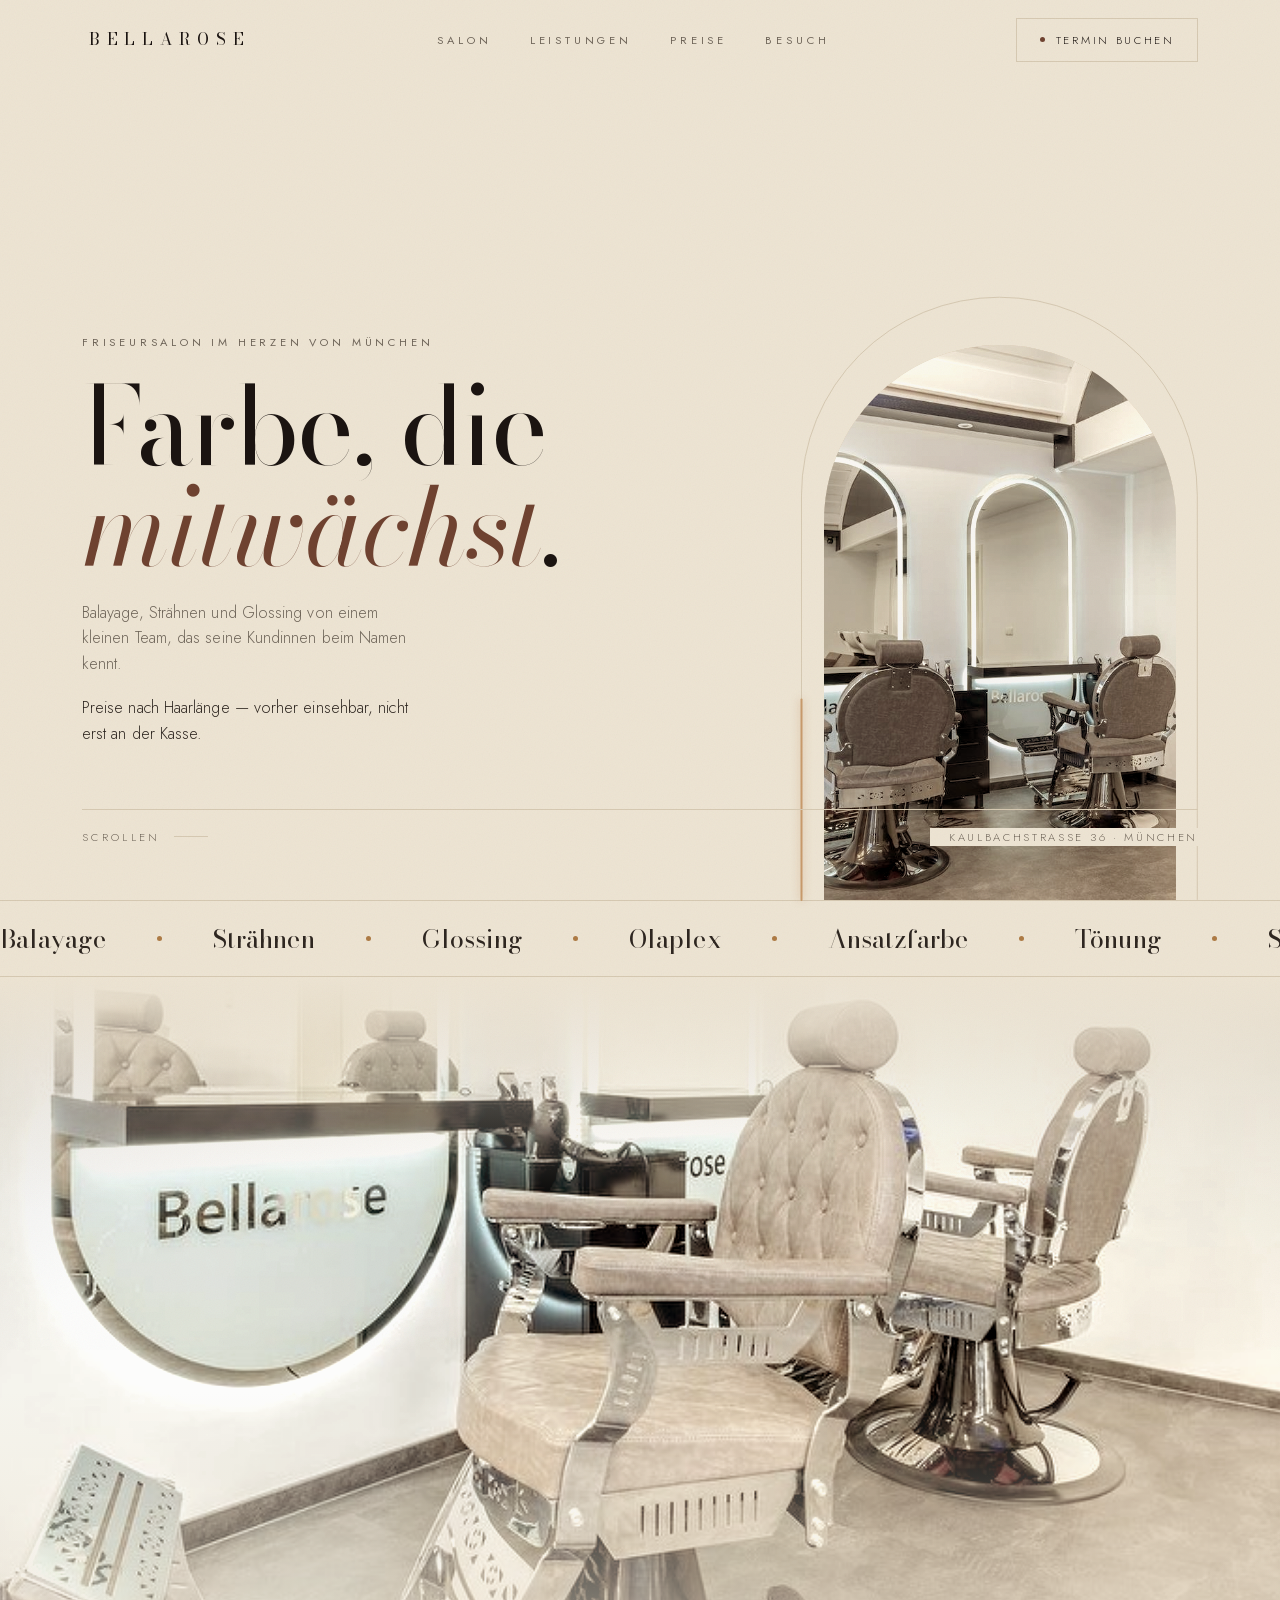
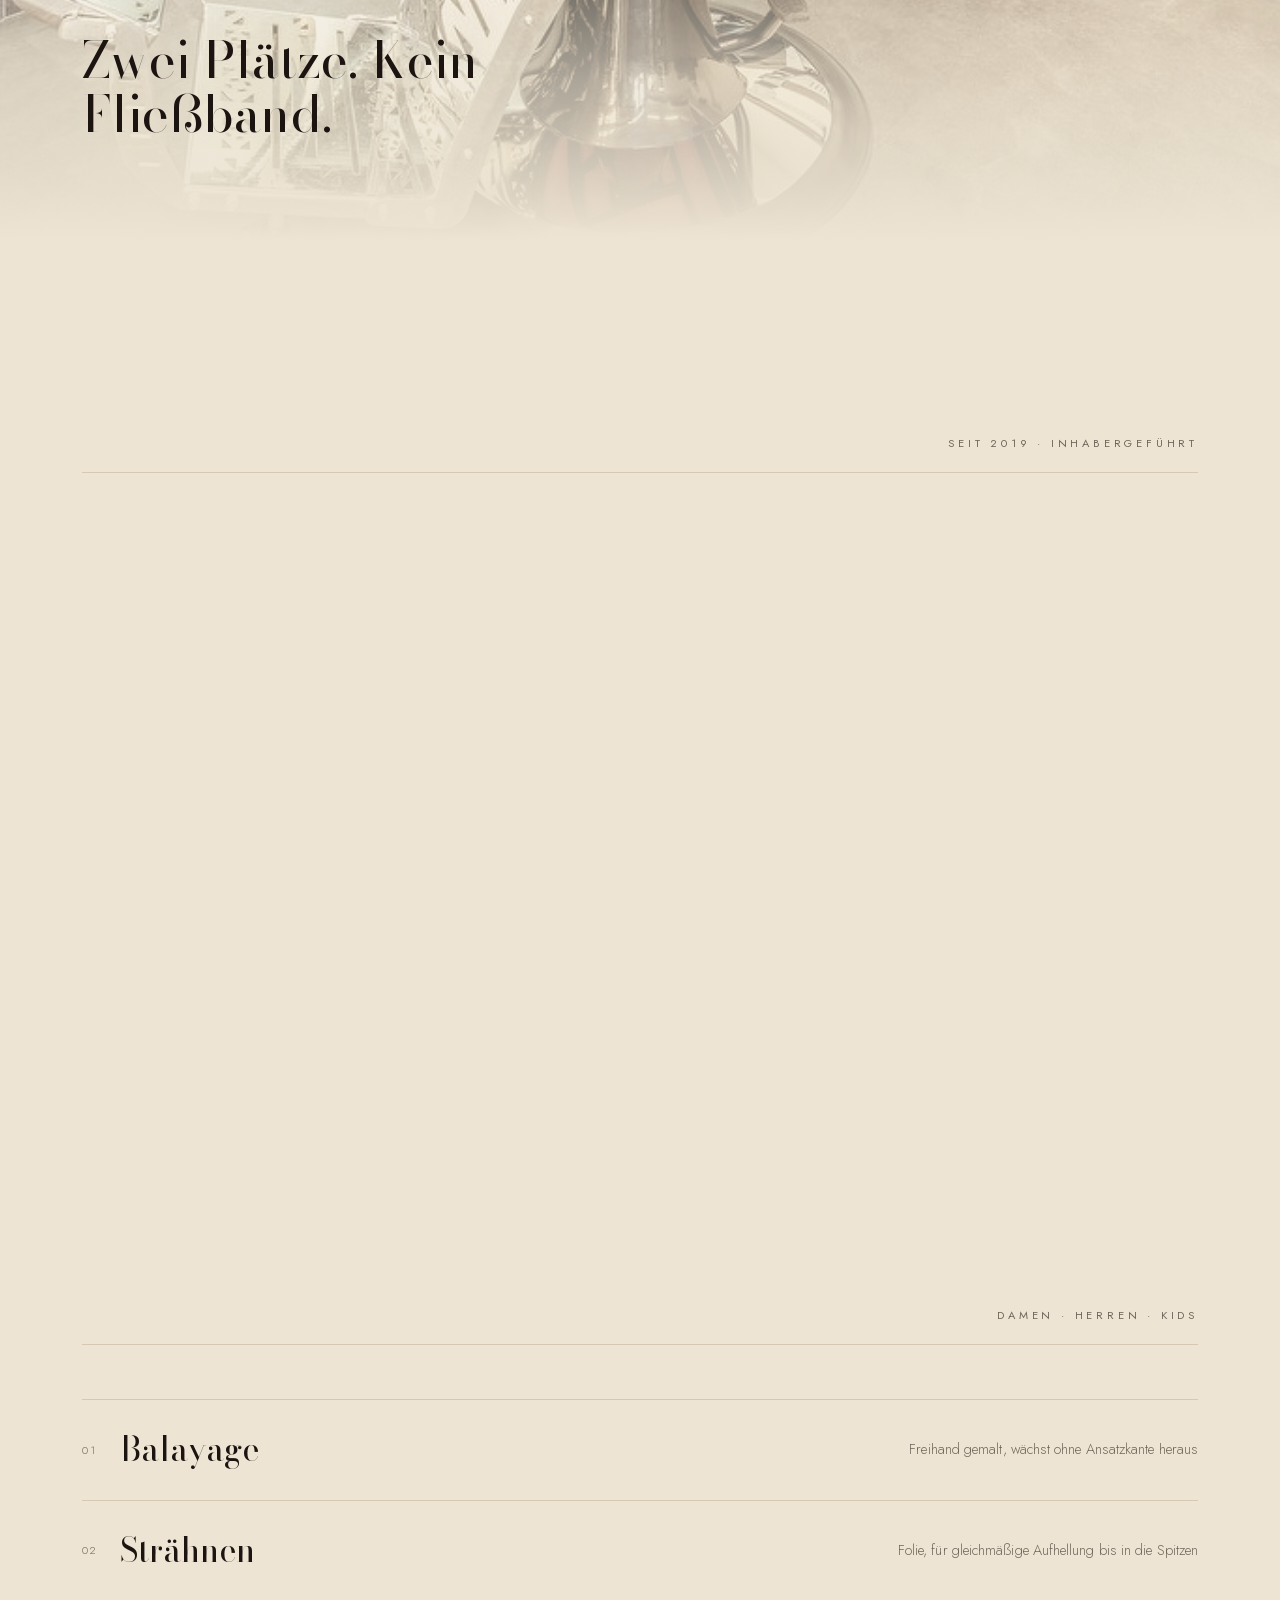
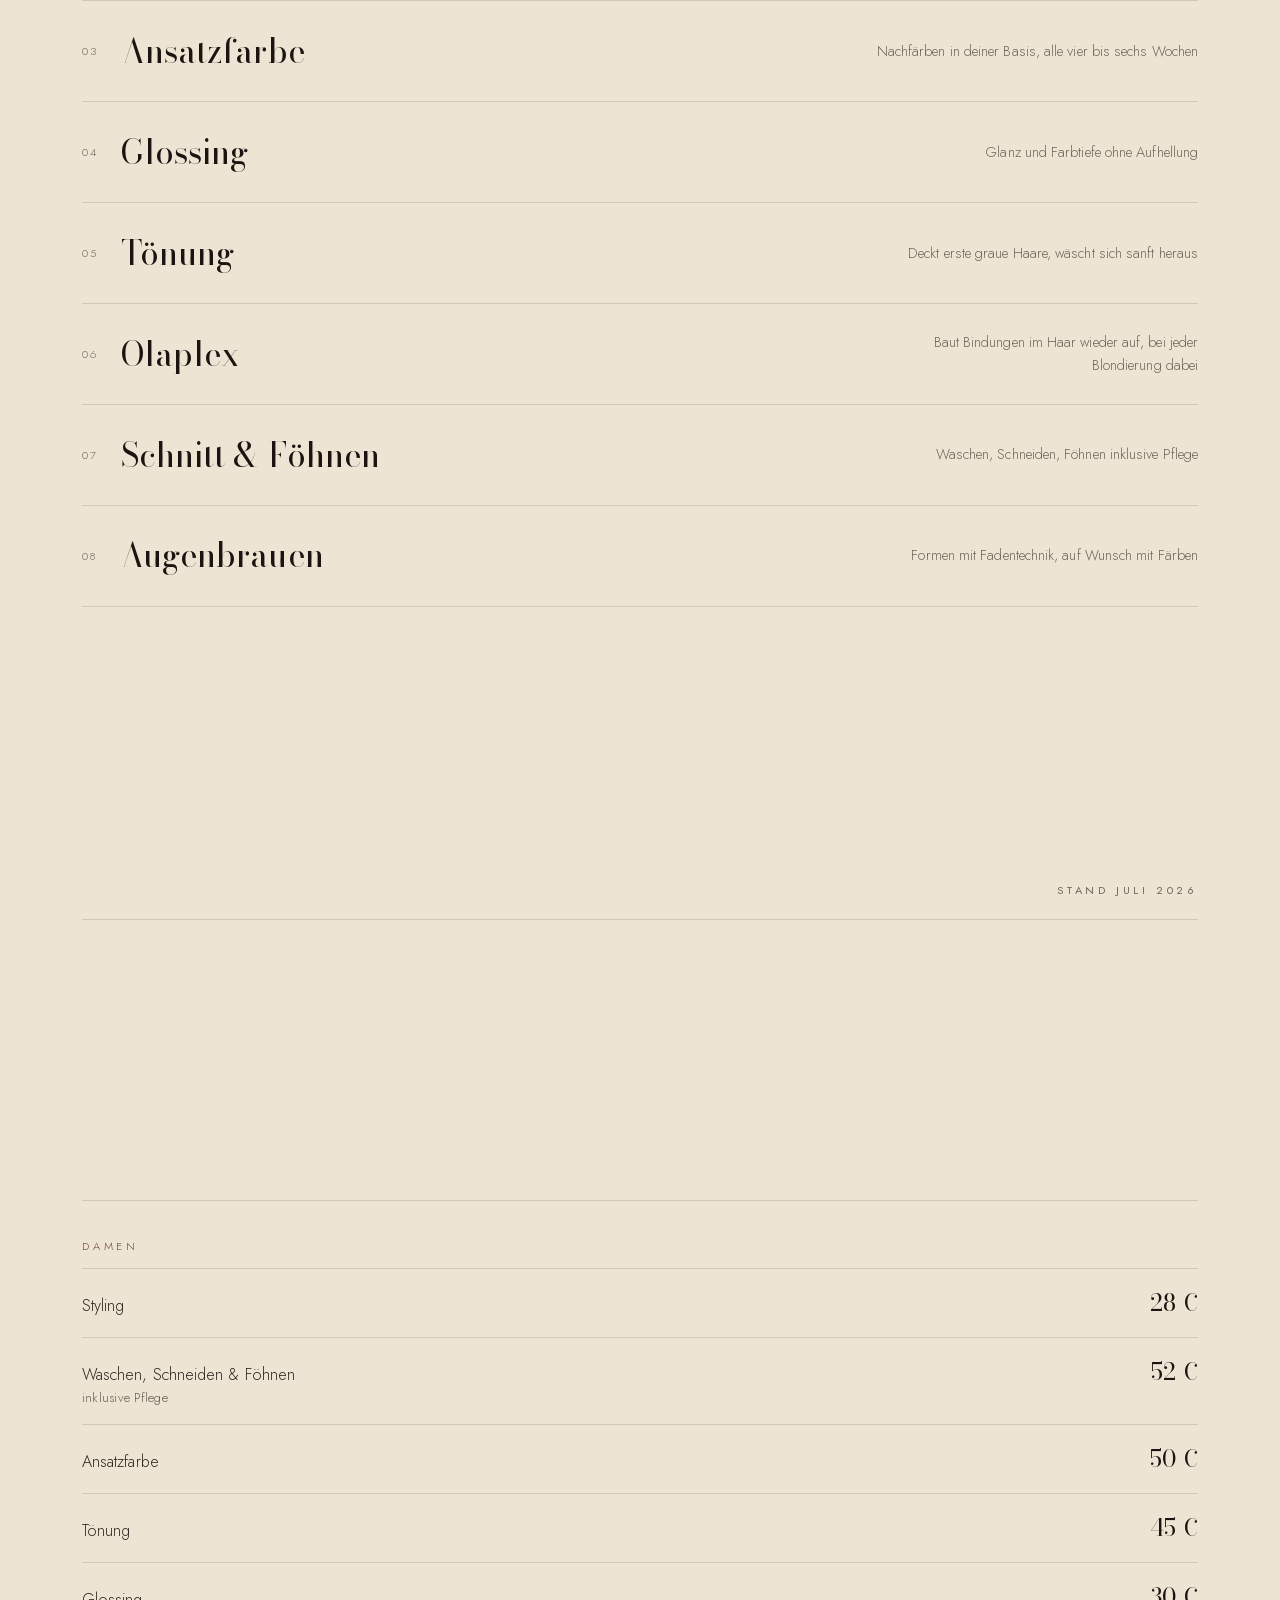
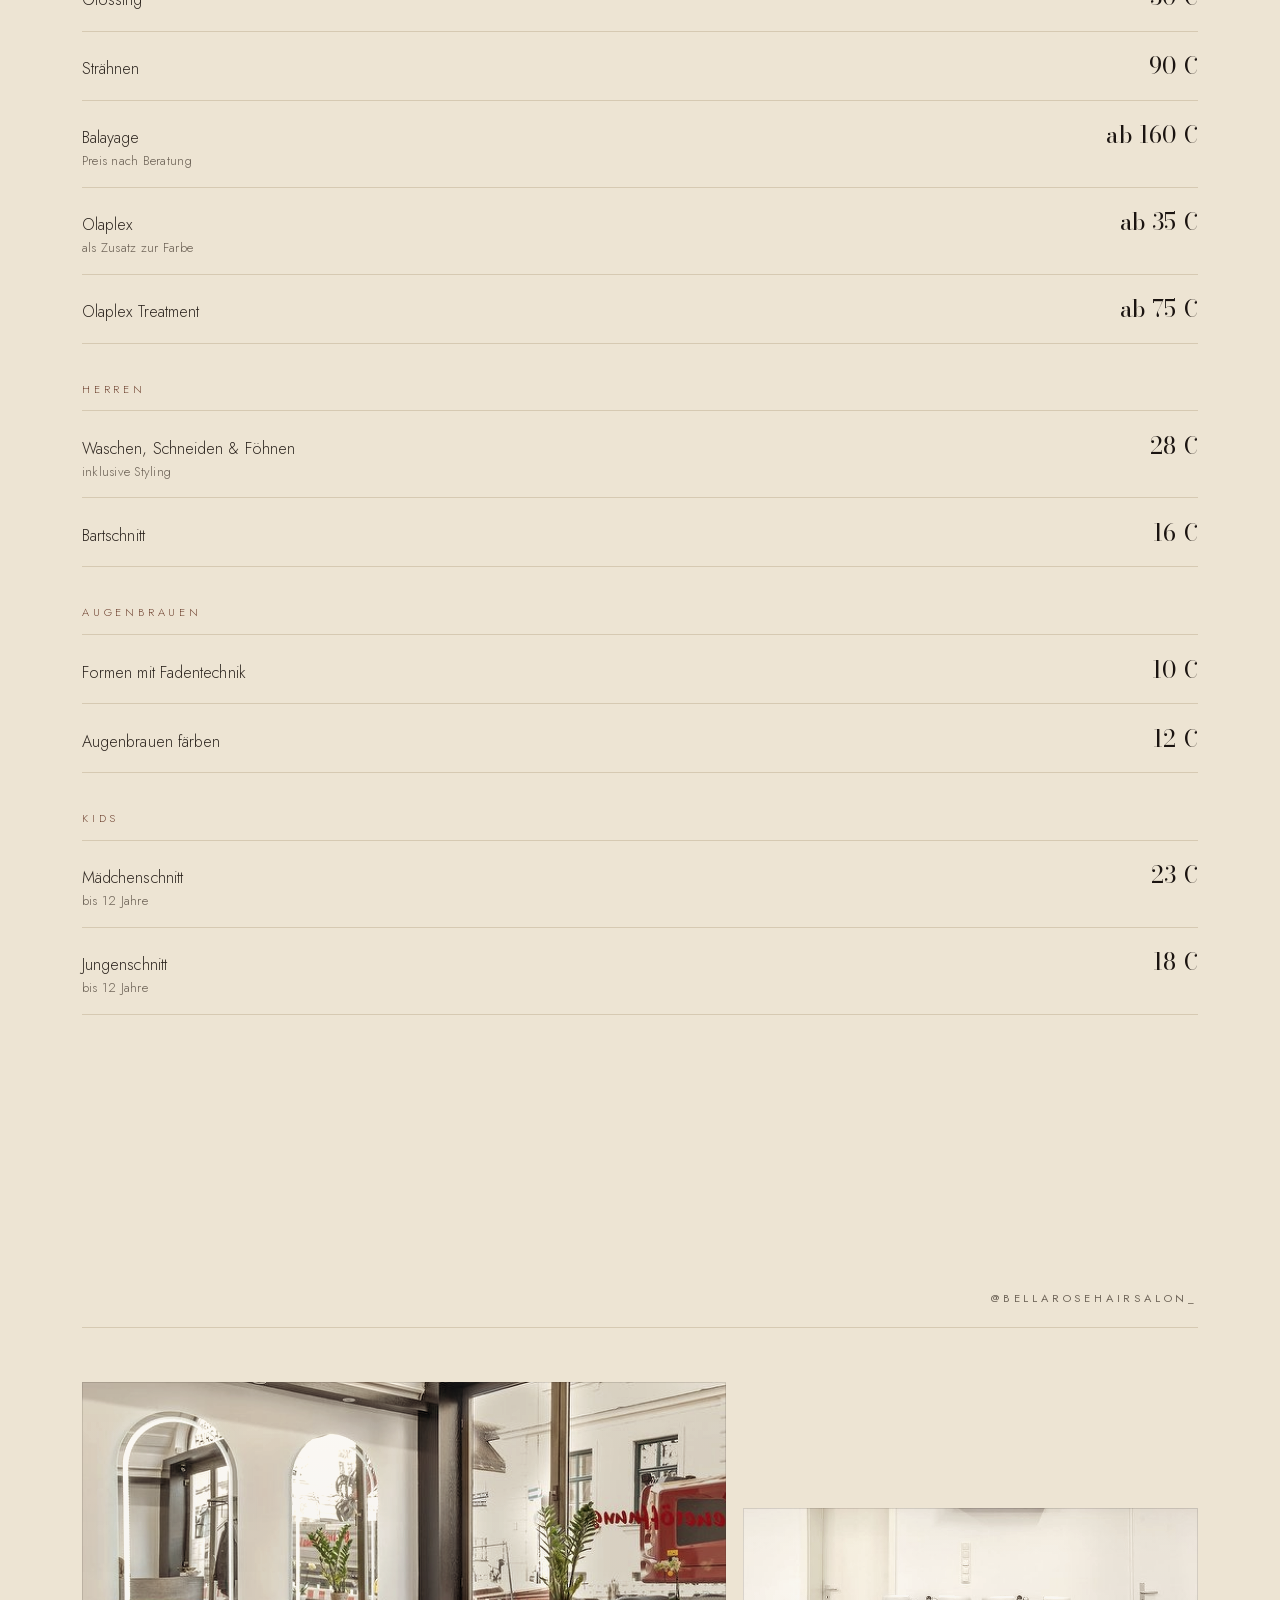
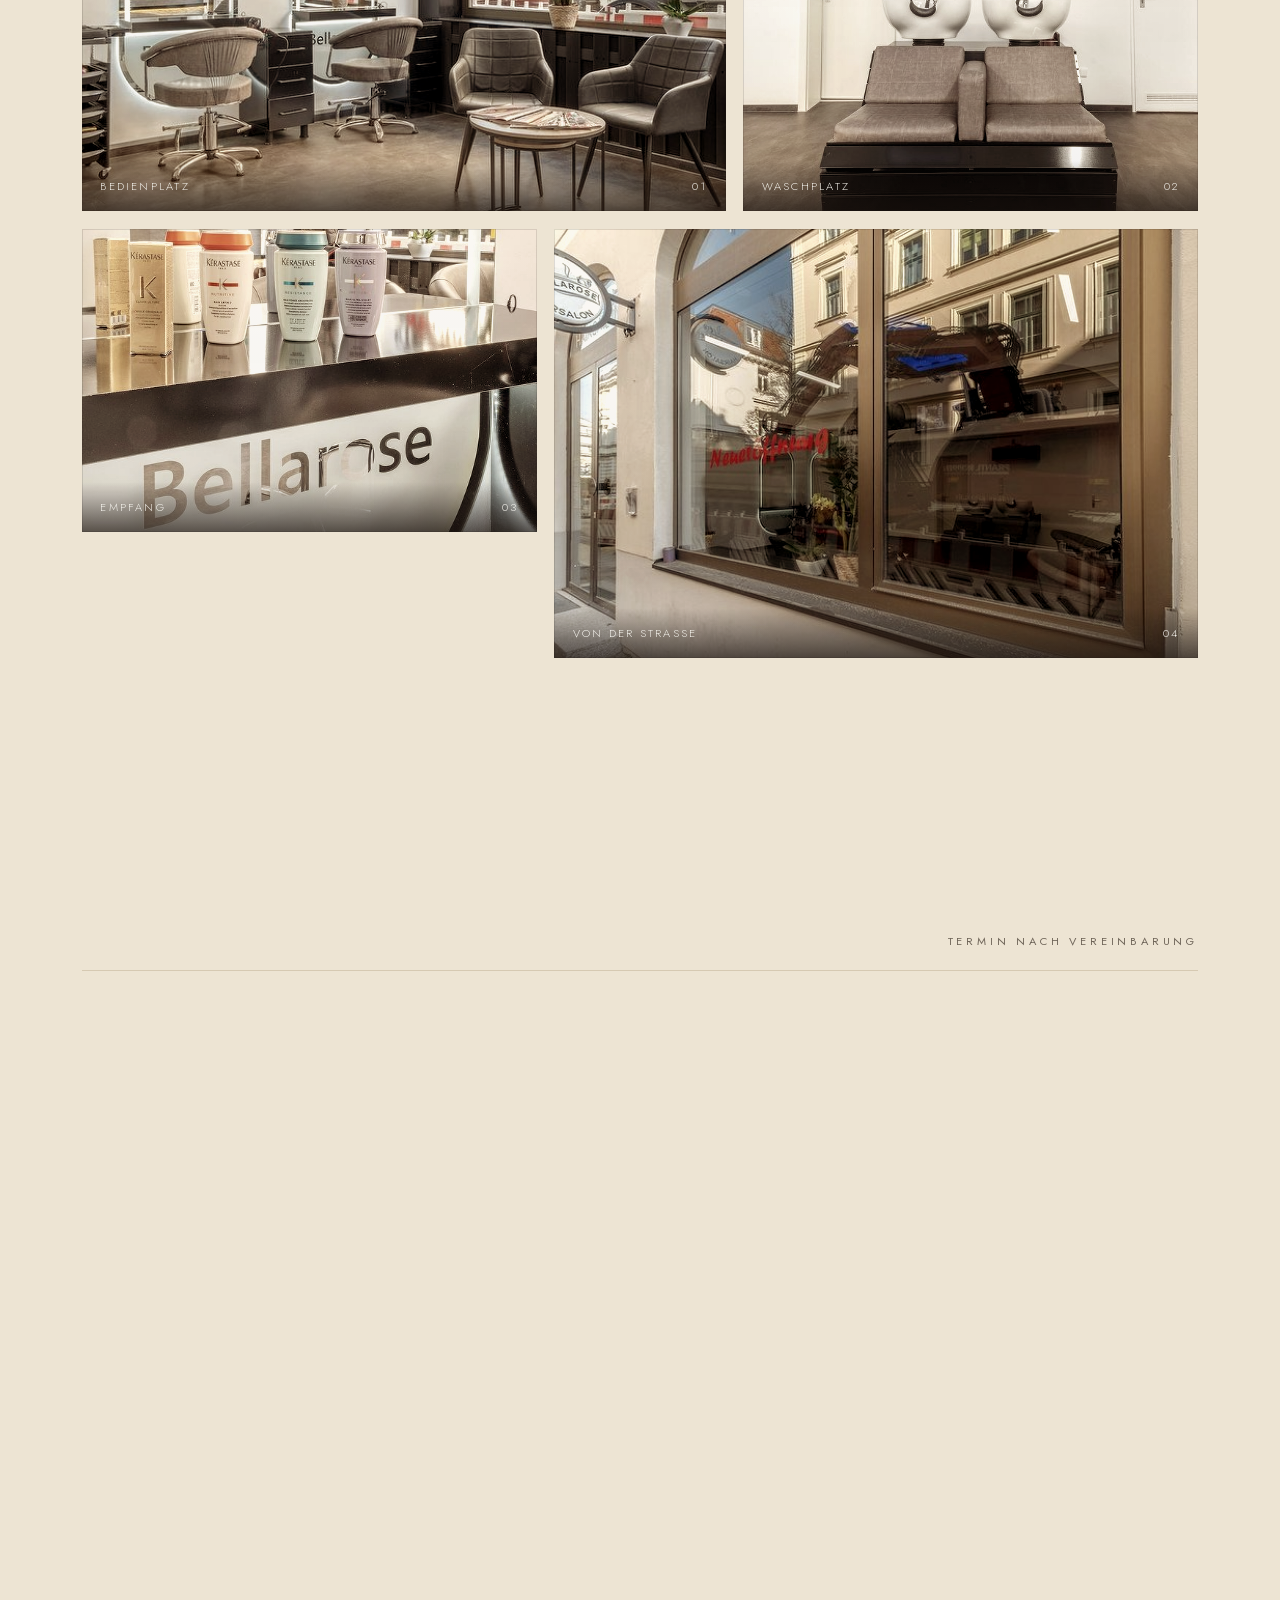
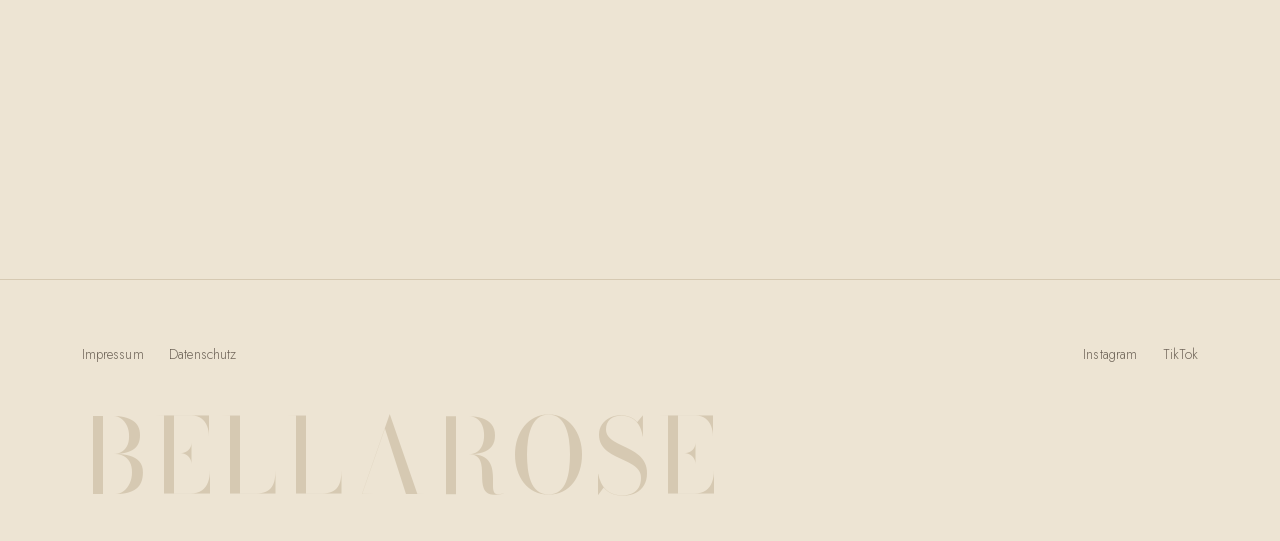
==== index.html @ 4d365f4c "Add files via upload" ====
<!DOCTYPE html>
<html lang="de">
<head>
<meta charset="utf-8">
<meta name="viewport" content="width=device-width, initial-scale=1, viewport-fit=cover">
<meta name="theme-color" content="#EDE4D3">
<title>BELLAROSE HAIRSALON — Balayage & Colour, München</title>
<meta name="description" content="Kleiner Colour-Salon im Herzen von München. Balayage, Strähnen, Glossing und Olaplex. Preise transparent nach Haarlänge.">

<meta property="og:title" content="BELLAROSE HAIRSALON — Balayage & Colour, München">
<meta property="og:description" content="Kleiner Colour-Salon im Herzen von München. Preise transparent nach Haarlänge.">
<meta property="og:type" content="website">
<meta property="og:locale" content="de_DE">
<!-- ERSETZEN: absolute URL eintragen, sobald die Domain steht.
     Relative Pfade werden von Facebook/WhatsApp nicht aufgelöst. -->
<meta property="og:image" content="bilder/salon-spiegelplaetze.jpg">
<meta name="twitter:card" content="summary_large_image">

<!-- Strukturierte Daten. Werte aus dem Google- und Treatwell-Eintrag,
     Stand 01.08.2026. Bei Änderung von Adresse, Telefon oder Zeiten
     hier UND in der Tabelle unten nachziehen. -->
<script type="application/ld+json">
{
  "@context": "https://schema.org",
  "@type": "HairSalon",
  "name": "BELLAROSE HAIRSALON",
  "image": "bilder/salon-spiegelplaetze.jpg",
  "address": {
    "@type": "PostalAddress",
    "streetAddress": "Kaulbachstraße 36",
    "postalCode": "80539",
    "addressLocality": "München",
    "addressCountry": "DE"
  },
  "geo": { "@type": "GeoCoordinates", "latitude": 48.15036, "longitude": 11.5842173 },
  "telephone": "+49 89 37025244",
  "url": "https://www.bellarosehairsalon.de/",
  "priceRange": "€€",
  "currenciesAccepted": "EUR",
  "aggregateRating": {
    "@type": "AggregateRating",
    "ratingValue": "4.9",
    "reviewCount": "581"
  },
  "openingHoursSpecification": [
    { "@type": "OpeningHoursSpecification",
      "dayOfWeek": ["Monday","Tuesday","Wednesday","Thursday","Friday"],
      "opens": "09:00", "closes": "19:00" },
    { "@type": "OpeningHoursSpecification",
      "dayOfWeek": "Saturday", "opens": "09:00", "closes": "17:00" }
  ],
  "potentialAction": {
    "@type": "ReserveAction",
    "target": {
      "@type": "EntryPoint",
      "urlTemplate": "https://buchung.treatwell.de/ort/100042225/menue/"
    }
  }
}
</script>

<!-- Schriften liegen lokal in /fonts/ — siehe @font-face unten.
     Kein Drittanbieter-Aufruf beim Seitenaufruf. -->
<link rel="preload" href="fonts/bodoni-moda-latin.woff2" as="font" type="font/woff2" crossorigin>
<link rel="preload" href="fonts/jost-latin.woff2" as="font" type="font/woff2" crossorigin>

<style>
  /* ------------------------------------------------------------
     Schriften lokal. Kein Aufruf an fonts.googleapis.com und
     fonts.gstatic.com mehr — damit keine Uebertragung von
     Besucher-IPs an Google (LG Muenchen I, 3 O 17493/20).
     Beides sind Variable Fonts: 400 und 500 kommen aus derselben
     Datei, deshalb font-weight als Bereich.
     ------------------------------------------------------------ */
  @font-face{
    font-family:'Bodoni Moda'; font-style:normal; font-weight:400 500;
    font-display:swap; src:url('fonts/bodoni-moda-latin.woff2') format('woff2');
    unicode-range:U+0000-00FF, U+0131, U+0152-0153, U+02BB-02BC, U+02C6, U+02DA, U+02DC, U+0304, U+0308, U+0329, U+2000-206F, U+20AC, U+2122, U+2191, U+2193, U+2212, U+2215, U+FEFF, U+FFFD;
  }
  @font-face{
    font-family:'Bodoni Moda'; font-style:normal; font-weight:400 500;
    font-display:swap; src:url('fonts/bodoni-moda-latin-ext.woff2') format('woff2');
    unicode-range:U+0100-02BA, U+02BD-02C5, U+02C7-02CC, U+02CE-02D7, U+02DD-02FF, U+0304, U+0308, U+0329, U+1D00-1DBF, U+1E00-1E9F, U+1EF2-1EFF, U+2020, U+20A0-20AB, U+20AD-20C0, U+2113, U+2C60-2C7F, U+A720-A7FF;
  }
  @font-face{
    font-family:'Bodoni Moda'; font-style:italic; font-weight:400 500;
    font-display:swap; src:url('fonts/bodoni-moda-italic-latin.woff2') format('woff2');
    unicode-range:U+0000-00FF, U+0131, U+0152-0153, U+02BB-02BC, U+02C6, U+02DA, U+02DC, U+0304, U+0308, U+0329, U+2000-206F, U+20AC, U+2122, U+2191, U+2193, U+2212, U+2215, U+FEFF, U+FFFD;
  }
  @font-face{
    font-family:'Bodoni Moda'; font-style:italic; font-weight:400 500;
    font-display:swap; src:url('fonts/bodoni-moda-italic-latin-ext.woff2') format('woff2');
    unicode-range:U+0100-02BA, U+02BD-02C5, U+02C7-02CC, U+02CE-02D7, U+02DD-02FF, U+0304, U+0308, U+0329, U+1D00-1DBF, U+1E00-1E9F, U+1EF2-1EFF, U+2020, U+20A0-20AB, U+20AD-20C0, U+2113, U+2C60-2C7F, U+A720-A7FF;
  }
  @font-face{
    font-family:'Jost'; font-style:normal; font-weight:300 500;
    font-display:swap; src:url('fonts/jost-latin.woff2') format('woff2');
    unicode-range:U+0000-00FF, U+0131, U+0152-0153, U+02BB-02BC, U+02C6, U+02DA, U+02DC, U+0304, U+0308, U+0329, U+2000-206F, U+20AC, U+2122, U+2191, U+2193, U+2212, U+2215, U+FEFF, U+FFFD;
  }
  @font-face{
    font-family:'Jost'; font-style:normal; font-weight:300 500;
    font-display:swap; src:url('fonts/jost-latin-ext.woff2') format('woff2');
    unicode-range:U+0100-02BA, U+02BD-02C5, U+02C7-02CC, U+02CE-02D7, U+02DD-02FF, U+0304, U+0308, U+0329, U+1D00-1DBF, U+1E00-1E9F, U+1EF2-1EFF, U+2020, U+20A0-20AB, U+20AD-20C0, U+2113, U+2C60-2C7F, U+A720-A7FF;
  }
/* ============================================================
   TOKENS
   Warmes Feld, kühler Akzent — die Logik einer Blondierung.
   ============================================================ */
:root{
  --paper:      #EDE4D3;   /* Champagner — Grundfläche */
  --paper-2:    #E5DAC5;   /* angehobene Fläche */
  --line:       #D6C9B2;   /* Haarlinien */
  --ink:        #2E2620;   /* warmes Dunkelbraun — Fliesstext */
  --ink-strong: #1B1411;   /* Headlines, höchster Kontrast */
  --muted:      #6F6559;   /* gedämpft — Meta, Labels */
  --accent:     #6F4230;   /* Mahagoni — das einzige Farbsignal */

  /* Haartöne. Nur in den Leistungs-Punkten und Bildfeldern. */
  --t-honig:    #D2AE68;
  --t-karamell: #AE7B45;
  --t-kupfer:   #8A4E30;
  --t-hasel:    #5B3828;
  --t-espresso: #281B15;
  --t-asch:     #8C8478;

  --fs-display: clamp(3.2rem, 12vw, 9.5rem);
  --fs-h2:      clamp(2rem, 5.5vw, 4rem);
  --fs-h3:      clamp(1.35rem, 2.6vw, 1.9rem);
  --fs-body:    clamp(1rem, 1.05vw, 1.075rem);
  --fs-meta:    0.7rem;

  /* ---- Horizontales System ----------------------------------
     Drei getrennte Groessen statt einer. Vorher machte --gut
     alles gleichzeitig, deshalb klebte die Schrift am Rand.

     --shelf   Breite, in der Inhalt ueberhaupt stehen darf
     --gut     Abstand von dieser Kante nach innen
     --edge    dasselbe Mass fuer Elemente, die ueber die volle
               Fensterbreite laufen (Nav, Reel-Bildunterschrift)
     --measure Lesebreite fuer Fliesstext
     ------------------------------------------------------------ */
  --shelf:   1500px;
  --gut:     clamp(1.9rem, 6.4vw, 7.5rem);
  --edge:    max(var(--gut), calc((100% - var(--shelf)) / 2 + var(--gut)));
  --measure: 58ch;

  --rule: 1px solid var(--line);

  --e-expo:  cubic-bezier(0.16, 1, 0.3, 1);
  --e-swing: cubic-bezier(0.62, 0.02, 0.24, 1);
  --e-soft:  cubic-bezier(0.4, 0, 0.2, 1);
}

*,*::before,*::after{ box-sizing:border-box; }

html{ scroll-behavior:smooth; -webkit-text-size-adjust:100%; }

body{
  margin:0;
  background:var(--paper);
  color:var(--ink);
  font-family:'Jost',system-ui,-apple-system,'Segoe UI',sans-serif;
  font-size:var(--fs-body);
  font-weight:300;
  line-height:1.62;
  letter-spacing:0.005em;
  -webkit-font-smoothing:antialiased;
  overflow-x:hidden;
}
body.is-locked{ overflow:hidden; }

/* Filmkorn — nimmt der Fläche das Digitale */
body::after{
  content:''; position:fixed; inset:-50%; z-index:900; pointer-events:none;
  opacity:0.05; mix-blend-mode:multiply;
  background-image:url("data:image/svg+xml,%3Csvg xmlns='http://www.w3.org/2000/svg' width='260' height='260'%3E%3Cfilter id='n'%3E%3CfeTurbulence type='fractalNoise' baseFrequency='0.85' numOctaves='3'/%3E%3C/filter%3E%3Crect width='100%25' height='100%25' filter='url(%23n)'/%3E%3C/svg%3E");
  animation:grain 6s steps(5) infinite;
}
@keyframes grain{
  0%,100%{ transform:translate(0,0) }
  20%{ transform:translate(-3%,2%) }
  40%{ transform:translate(2%,-3%) }
  60%{ transform:translate(-2%,-2%) }
  80%{ transform:translate(3%,3%) }
}

h1,h2,h3{
  font-family:'Bodoni Moda',Didot,'Bodoni MT',Georgia,serif;
  font-weight:400; color:var(--ink-strong);
  line-height:0.94; letter-spacing:-0.015em; margin:0;
}
p{ margin:0 0 1.1em; }
a{ color:inherit; text-decoration:none; }

::selection{ background:var(--accent); color:var(--paper); }

:focus-visible{
  outline:2px solid var(--accent);
  outline-offset:4px;
  border-radius:1px;
}

.wrap{ width:100%; max-width:var(--shelf); margin:0 auto; padding:0 var(--gut); }

/* Label — gesperrte Versalien, das Utility-Register */
.label{
  font-size:var(--fs-meta); text-transform:uppercase;
  letter-spacing:0.34em; font-weight:400; color:var(--muted);
  display:inline-block;
}

/* ============================================================
   LADESEQUENZ — Colour & Cut
   Der Name wird gefärbt, dann fährt die Klinge durch und der
   Bildschirm fällt in Strähnen zu Boden.
   ============================================================ */
#gate{
  position:fixed; inset:0; z-index:1000; pointer-events:none;
  background:var(--paper); overflow:hidden;
}
#gate.is-done{ display:none; }
/* Sobald die Strähnen fallen, darf kein Grund mehr dahinterstehen */
#gate.is-falling{ background:transparent; }

/* --- Die Strähnen --- */
.cut{ position:absolute; inset:0; display:flex; }
.cut__strip{
  flex:1 1 auto; background:var(--paper);
  will-change:transform;
  /* Beschleunigend — Haar fällt, es gleitet nicht */
  transition:transform var(--dur,1000ms) cubic-bezier(0.45,0.02,0.86,0.42) var(--del,0ms);
}
#gate.is-falling .cut__strip{
  transform:translate(var(--dx,0), 116vh) rotate(var(--rot,0deg));
}

/* --- Die Klinge --- */
.blade{
  position:absolute; left:0; right:0; top:56%; height:1px;
  background:linear-gradient(90deg,
    transparent 0%, var(--line) 8%, var(--muted) 38%,
    var(--ink-strong) 62%, var(--muted) 84%, transparent 100%);
  transform:scaleX(0); transform-origin:left center;
  opacity:0;
}
.blade__glint{
  position:absolute; top:56%; left:0;
  width:clamp(60px,9vw,110px); height:clamp(60px,9vw,110px);
  margin-top:calc(clamp(60px,9vw,110px) / -2);
  border-radius:50%; opacity:0; pointer-events:none;
  background:radial-gradient(circle,
    rgba(255,252,246,.95) 0%, rgba(210,174,104,.42) 34%, transparent 68%);
  filter:blur(3px);
}
#gate.is-cutting .blade{
  opacity:1;
  animation:blade var(--sweep,540ms) cubic-bezier(0.5,0.05,0.3,1) forwards;
}
#gate.is-cutting .blade__glint{
  animation:glint var(--sweep,540ms) cubic-bezier(0.5,0.05,0.3,1) forwards;
}
@keyframes blade{
  0%   { transform:scaleX(0) }
  72%  { transform:scaleX(1); opacity:1 }
  100% { transform:scaleX(1); opacity:0 }
}
@keyframes glint{
  0%   { transform:translateX(-60%); opacity:0 }
  10%  { opacity:1 }
  78%  { opacity:1 }
  100% { transform:translateX(100vw); opacity:0 }
}

/* --- Wortmarke --- */
.gate__mark{
  position:absolute; left:50%; top:50%; transform:translate(-50%,-50%);
  text-align:center; width:min(94vw,860px);
}
/* Fällt mit, einen Tick später und mit leichter Drehung */
#gate.is-falling .gate__mark{
  transform:translate(-50%,118vh) rotate(-1.6deg);
  transition:transform 1150ms cubic-bezier(0.45,0.02,0.86,0.42) 90ms;
}

.gate__word{
  position:relative; display:inline-block;
  font-family:'Bodoni Moda',Didot,Georgia,serif;
  font-style:italic; font-weight:500;
  font-size:clamp(2.6rem,11vw,7rem);
  line-height:1.08; letter-spacing:-0.01em; white-space:nowrap;
}
.gate__word .base{
  color:var(--line); display:block;
  opacity:0; transform:translateY(14px);
  transition:opacity 700ms var(--e-soft), transform 1000ms var(--e-expo);
}
.gate__word .paint{
  position:absolute; inset:0; display:block;
  background:linear-gradient(96deg,
    var(--t-honig) 0%, #C99A5B 26%, var(--t-karamell) 48%,
    var(--t-kupfer) 74%, var(--t-hasel) 100%);
  -webkit-background-clip:text; background-clip:text;
  color:transparent;
  clip-path:inset(0 100% 0 0);
  transition:clip-path 1400ms cubic-bezier(0.42,0.02,0.32,1);
}

/* --- Der Pinsel --- */
.gate__brush{
  position:absolute; top:50%; left:0;
  width:clamp(70px,9vw,120px); height:clamp(90px,17vw,150px);
  border-radius:50%;
  background:radial-gradient(60% 50% at 50% 50%,
    rgba(201,154,91,.6) 0%, rgba(174,123,69,.28) 45%, transparent 72%);
  filter:blur(14px);
  opacity:0; transform:translate(-60%,-50%) rotate(-9deg);
  pointer-events:none;
}
#gate.is-painting .gate__brush{
  animation:brush 1400ms cubic-bezier(0.42,0.02,0.32,1) forwards;
}
@keyframes brush{
  0%   { opacity:0; transform:translate(-60%,-50%) rotate(-9deg) scaleY(.9) }
  9%   { opacity:1 }
  90%  { opacity:1 }
  100% { opacity:0; transform:translate(calc(100% * var(--travel,7)),-50%) rotate(-9deg) scaleY(1.05) }
}

/* --- Linie und Unterzeile --- */
.gate__rule{
  height:1px; background:var(--line); margin:1.5rem auto 0;
  width:0; transition:width 900ms var(--e-expo);
}
.gate__sub{
  margin-top:1.15rem; opacity:0; color:var(--muted);
  transition:opacity 700ms var(--e-soft);
}

/* --- Zustände --- */
#gate.is-in .gate__word .base{ opacity:1; transform:translateY(0); }
#gate.is-painting .gate__word .paint{ clip-path:inset(0 -2% 0 0); }
#gate.is-set .gate__rule{ width:min(64vw,380px); }
#gate.is-set .gate__sub{ opacity:1; }

.gate__skip{
  position:absolute; right:var(--gut); bottom:2rem;
  background:none; border:0; cursor:pointer; color:var(--muted);
  font-family:'Jost',sans-serif; pointer-events:auto;
  opacity:0; visibility:hidden;
  transition:opacity 600ms var(--e-soft), visibility 0s linear 600ms, color 300ms;
}
#gate.is-set .gate__skip{ opacity:1; visibility:visible; transition-delay:0s; }
#gate.is-cutting .gate__skip{ opacity:0; visibility:hidden; }
.gate__skip:hover{ color:var(--accent); }

/* Beim Heben zieht jede Bahn den darunterliegenden Streifen der
   Seite mit. Gleiche Dauer und Kurve wie die Strähnen — die
   Verzögerung wird zur Laufzeit aus der x-Position gesetzt. */
.lift{
  transform:translateY(64px); opacity:0;
  transition:transform 1300ms var(--e-expo), opacity 800ms var(--e-soft);
}
.lift.is-lifted{ transform:translateY(0); opacity:1; }

/* ============================================================
   NAVIGATION
   ============================================================ */
/* Die Leiste liegt ueber die volle Fensterbreite, ihr Inhalt aber
   steht auf denselben Kanten wie jede Sektion — sonst wandert die
   Wortmarke auf grossen Monitoren nach aussen weg. */
.nav{
  position:fixed; top:0; left:0; right:0; z-index:800;
  padding:1.15rem 0;
  transition:background 500ms var(--e-soft), border-color 500ms, padding 500ms var(--e-soft);
  border-bottom:1px solid transparent;
}
.nav__inner{
  display:flex; align-items:center; justify-content:space-between; gap:1rem;
}
.nav.is-stuck{
  background:rgba(237,228,211,.88);
  backdrop-filter:blur(14px) saturate(140%);
  -webkit-backdrop-filter:blur(14px) saturate(140%);
  border-bottom-color:var(--line);
  padding-top:.8rem; padding-bottom:.8rem;
}
.nav__mark{
  font-family:'Bodoni Moda',Didot,Georgia,serif;
  font-size:1.02rem; letter-spacing:0.42em; text-indent:0.42em;
  color:var(--ink-strong); white-space:nowrap;
}
.nav__links{ display:flex; gap:2.4rem; }

/* Hover: Text fährt hoch, Duplikat kommt nach — kein Unterstrich */
.swap{ display:inline-block; overflow:hidden; vertical-align:bottom; position:relative; }
.swap span{ display:block; transition:transform 520ms var(--e-expo); }
.swap span:last-child{
  position:absolute; inset:0; transform:translateY(100%); color:var(--accent);
}
.swap:hover span:first-child{ transform:translateY(-100%); }
.swap:hover span:last-child{ transform:translateY(0); }

.btn{
  display:inline-flex; align-items:center; gap:.7rem;
  padding:.72rem 1.4rem; border:1px solid var(--line);
  font-size:var(--fs-meta); text-transform:uppercase; letter-spacing:0.24em;
  color:var(--ink-strong); background:transparent; cursor:pointer;
  font-family:'Jost',sans-serif;
  position:relative; overflow:hidden; isolation:isolate;
  transition:color 420ms var(--e-soft), border-color 420ms var(--e-soft);
}
/* Füllung wischt von unten — keine Farbüberblendung */
.btn::before{
  content:''; position:absolute; inset:0; z-index:-1;
  background:var(--ink-strong); transform:translateY(101%);
  transition:transform 560ms var(--e-expo);
}
.btn:hover{ color:var(--paper); border-color:var(--ink-strong); }
.btn:hover::before{ transform:translateY(0); }
.btn__dot{
  width:5px; height:5px; border-radius:50%; background:var(--accent);
  transition:background 420ms;
}
.btn:hover .btn__dot{ background:var(--paper); }

/* ============================================================
   BURGER UND VOLLBILDMENÜ
   ============================================================ */
.burger{
  display:none; position:relative; z-index:2;
  width:46px; height:46px; margin-right:-10px;
  background:none; border:0; cursor:pointer; padding:0;
}
.burger i{
  position:absolute; left:11px; width:24px; height:1.5px;
  background:var(--ink-strong); border-radius:2px;
  transition:transform 520ms var(--e-expo), width 420ms var(--e-expo), opacity 240ms;
}
/* Ungleich lang — verrät Absicht, wirkt weniger nach Baukasten */
.burger i:nth-child(1){ top:20px; }
.burger i:nth-child(2){ top:26px; width:15px; }
.burger[aria-expanded="true"] i:nth-child(1){ transform:translateY(3px) rotate(45deg); }
.burger[aria-expanded="true"] i:nth-child(2){ transform:translateY(-3px) rotate(-45deg); width:24px; }

.menu{
  position:fixed; inset:0; z-index:795;
  background:var(--paper);
  display:flex; flex-direction:column; justify-content:space-between;
  padding:calc(72px + env(safe-area-inset-top)) var(--gut)
          calc(2rem + env(safe-area-inset-bottom));
  clip-path:inset(0 0 100% 0);
  transition:clip-path 720ms var(--e-expo);
}
.menu.is-open{ clip-path:inset(0 0 0 0); }
.menu[hidden]{ display:none; }

.menu__nav{ display:flex; flex-direction:column; margin-top:auto; }
.menu__nav a{
  display:flex; align-items:baseline; gap:1rem;
  padding:.62rem 0; border-bottom:var(--rule);
  font-family:'Bodoni Moda',Didot,Georgia,serif;
  font-size:clamp(2.1rem,10vw,3.2rem); line-height:1.1;
  color:var(--ink-strong);
}
.menu__nav a span{
  font-family:'Jost',sans-serif; font-size:var(--fs-meta);
  letter-spacing:.24em; color:var(--muted);
}
.menu__nav a:active{ color:var(--accent); }

/* Zeilen steigen versetzt herein, sobald das Feld offen ist */
[data-mi]{
  opacity:0; transform:translateY(20px);
  transition:opacity 560ms var(--e-soft), transform 760ms var(--e-expo);
}
.menu.is-open [data-mi]{ opacity:1; transform:translateY(0); }
.menu.is-open [data-mi]:nth-child(1){ transition-delay:180ms }
.menu.is-open [data-mi]:nth-child(2){ transition-delay:240ms }
.menu.is-open [data-mi]:nth-child(3){ transition-delay:300ms }
.menu.is-open [data-mi]:nth-child(4){ transition-delay:360ms }
.menu.is-open [data-mi]:nth-child(5){ transition-delay:420ms }
.menu.is-open .menu__foot{ transition-delay:480ms }

.menu__foot{ margin-top:2.5rem; }
.menu__addr{
  font-family:'Bodoni Moda',Didot,Georgia,serif;
  font-size:1.25rem; color:var(--ink); line-height:1.3; margin-bottom:1.2rem;
}

/* ============================================================
   REVEALS — Maskenschnitt statt Opazität
   ============================================================ */
.rv{ clip-path:inset(0 0 101% 0); transition:clip-path 1150ms var(--e-expo); }
.rv > *{ transform:translateY(28px); transition:transform 1150ms var(--e-expo); }
.rv.is-in{ clip-path:inset(0 0 -6% 0); }
.rv.is-in > *{ transform:translateY(0); }

.rv-line{ overflow:hidden; display:block; }
.rv-line > span{
  display:block; transform:translateY(105%);
  transition:transform 1250ms var(--e-expo);
}
.rv-line.is-in > span{ transform:translateY(0); }

/* ============================================================
   HERO
   ============================================================ */
.hero{
  min-height:100svh; display:flex; flex-direction:column;
  justify-content:flex-end; padding-bottom:clamp(2rem,6vh,4.5rem); position:relative;
}
/* Text und Strip liegen ueber der Bogen-Buehne */
.hero__copy,.hero__strip{ position:relative; z-index:1; }

/* Schmaler als --fs-display: die Headline teilt sich die Breite
   jetzt mit dem Bogen und darf ihn nie beruehren. */
.hero__copy{ max-width:min(62%, 48rem); }
.hero__title{ font-size:clamp(3.2rem, 8.4vw, 8rem); }
.hero__title em{
  font-style:italic; font-weight:400;
  /* Der kühle Ton sitzt genau auf dem Wort, das die Farbe meint */
  color:var(--accent);
}
.hero__meta{ max-width:34ch; margin-top:clamp(1.2rem,2.4vh,2rem); }
.hero__meta p{ color:var(--muted); }

/* Bogen-Buehne — die Form der beleuchteten Salonspiegel.
   Das Foto steigt aus der Unterkante des Heros auf; aussen laeuft
   eine versetzte Haarlinie mit, deren Pfad das Skript aus der
   tatsaechlichen Boxgroesse zeichnet (drawArch). */
.hero__stage{
  position:absolute; right:var(--gut); bottom:0; z-index:0;
  height:min(74svh, calc(min(31vw, 500px) * 1.52));
  aspect-ratio:100/152;
}
.hero__arch{
  position:absolute; left:5.6%; right:5.6%; bottom:0; height:92%;
  border-radius:999px 999px 0 0;
}
.hero__trace{
  position:absolute; inset:0; width:100%; height:100%;
  overflow:visible; pointer-events:none; display:block;
}
.hero__trace .rail{ fill:none; stroke:var(--line); stroke-width:1; vector-effect:non-scaling-stroke; }
/* Lichtspur wie das LED-Band der Spiegel; Ton zwischen Honig und Karamell */
.hero__trace .glow{
  fill:none; stroke:#C89A6B; stroke-width:2; vector-effect:non-scaling-stroke;
  stroke-linecap:round; stroke-dasharray:14 86;
  filter:drop-shadow(0 0 4px rgba(200,154,107,.85));
  animation:led-run 7s linear infinite;
}
@keyframes led-run{ to{ stroke-dashoffset:-100; } }

.hero__strip{
  display:flex; gap:0; margin-top:clamp(2rem,5vh,3.4rem);
  border-top:var(--rule); padding-top:1.1rem;
}
.hero__scroll{
  display:flex; align-items:center; gap:.8rem; color:var(--muted);
  font-size:var(--fs-meta); text-transform:uppercase; letter-spacing:0.3em;
}
.hero__scroll i{
  width:34px; height:1px; background:var(--line); position:relative; overflow:hidden;
}
.hero__scroll i::after{
  content:''; position:absolute; inset:0; background:var(--accent);
  transform:translateX(-100%); animation:trace 2.6s var(--e-soft) infinite;
}
@keyframes trace{
  0%{ transform:translateX(-100%) } 55%{ transform:translateX(0) } 100%{ transform:translateX(100%) }
}

/* Steht rechts, wo die Strip-Linie den Bogen kreuzt — der
   Papiergrund haelt die Zeile auch ueber dem Foto lesbar. */
.hero__addr{
  margin-left:auto; color:var(--muted); background:var(--paper);
  font-size:var(--fs-meta); text-transform:uppercase; letter-spacing:0.24em;
  padding-left:1.2rem;
}

/* Handy und schmales Tablet: Text oben im Fluss, Bogen mittig
   unten — Ueberschneidungen sind damit ausgeschlossen. */
@media (max-width:1000px){
  .hero{
    justify-content:flex-start;
    padding-top:calc(4.6rem + env(safe-area-inset-top) + 1.8rem);
  }
  .hero__copy{ max-width:none; }
  .hero__title{ font-size:clamp(3rem, 10vw, 6rem); }
  .hero__stage{
    right:0; left:0; margin-inline:auto;
    height:min(46svh, calc(min(70vw, 330px) * 1.34));
    aspect-ratio:100/134;
  }
  .hero__strip{ display:none; }
}

/* ============================================================
   LAUFBAND
   ============================================================ */
.band{
  border-top:var(--rule); border-bottom:var(--rule);
  overflow:hidden; padding:1.05rem 0; margin-top:0;
}
.band__track{
  display:flex; gap:3.2rem; width:max-content;
  animation:slide 42s linear infinite;
}
.band:hover .band__track{ animation-play-state:paused; }
@keyframes slide{ to{ transform:translateX(-50%); } }
.band__item{
  font-family:'Bodoni Moda',Didot,Georgia,serif;
  font-size:clamp(1.1rem,2vw,1.6rem); color:var(--ink);
  display:flex; align-items:center; gap:3.2rem; white-space:nowrap;
}
.band__item::after{
  content:''; width:5px; height:5px; border-radius:50%; background:var(--t-karamell);
}

/* ============================================================
   HAARSEQUENZ — scrollgesteuert
   Einzelbilder auf Canvas. Video-Scrubbing ruckelt auf iOS,
   weil der Player zum naechsten Keyframe springen muss.
   ============================================================ */
/* Ohne Frames: eine Bildschirmhoehe Standbild. Liegen Frames in
   /frames/, schaltet das Skript auf .is-ready und die Sektion
   wird zum scrollgesteuerten Laufweg. Beides aus derselben Markup. */
.reel{ position:relative; height:100svh; }
.reel.is-ready{ height:290vh; }

/* Sticky nur, wenn es auch Scrollweg gibt. Ein klebendes Element
   ohne Laufstrecke bringt nichts und macht auf iOS beim Ein- und
   Ausblenden der Adressleiste unnoetige Neuberechnungen. */
.reel__stage{
  position:relative; height:100svh; overflow:hidden;
  background:var(--paper-2); isolation:isolate;
}
.reel.is-ready .reel__stage{ position:sticky; top:0; }
.reel__still{
  position:absolute; inset:0; width:100%; height:100%;
  object-fit:cover; display:block;
  /* Etwas mehr Kontrast als bei .pic — ueber die Papierbaender des
     Vignette-Verlaufs verliert das Bild sonst zu viel Zeichnung. */
  filter:sepia(.12) saturate(.74) contrast(1.12) brightness(.99);
}
/* Gradation wie bei .pic, nur als eigene Ebene ueber dem Standbild */
.reel__wash{
  position:absolute; inset:0; z-index:1; pointer-events:none;
  background:var(--t-karamell); mix-blend-mode:soft-light; opacity:.42;
}
.reel__canvas{
  position:absolute; inset:0; width:100%; height:100%; display:none; z-index:2;
}
.reel.is-ready .reel__canvas{ display:block; }
.reel.is-ready .reel__still,
.reel.is-ready .reel__wash{ display:none; }
.reel__vig,.reel__cap,.reel__bar{ z-index:3; }
.reel__bar{ display:none; }
.reel.is-ready .reel__bar{ display:block; }
/* Papierton laeuft ueber die Kanten, damit das Bild eingebettet wirkt */
/* Der untere Verlauf ist kein Schmuck: die Bildunterschrift steht
   in dunklem Bodoni auf einem hellen, unruhigen Foto. Ohne kraeftige
   Papierbank darunter ist sie schlicht nicht lesbar. */
.reel__vig{
  position:absolute; inset:0; pointer-events:none;
  background:
    linear-gradient(180deg,
      var(--paper) 0%, rgba(237,228,211,.35) 12%, transparent 26%,
      transparent 46%, rgba(237,228,211,.72) 78%, var(--paper) 96%),
    radial-gradient(120% 75% at 50% 50%, transparent 42%, rgba(46,38,32,.22) 100%);
}
.reel__cap{
  position:absolute; left:0; right:0; bottom:clamp(2rem,9vh,5rem);
  padding-inline:var(--edge);
  display:flex; justify-content:space-between; align-items:flex-end;
  gap:2rem; flex-wrap:wrap; pointer-events:none;
}
.reel__line{
  font-family:'Bodoni Moda',Didot,Georgia,serif;
  font-size:clamp(1.6rem,4.6vw,3.2rem); line-height:1.05;
  color:var(--ink-strong); max-width:16ch;
  text-shadow:0 1px 22px rgba(237,228,211,.75);
}
/* Fortschrittsbalken — zeigt, dass Scrollen die Bewegung steuert */
.reel__bar{
  position:absolute; left:0; right:0; bottom:clamp(1rem,4vh,2rem);
  margin-inline:var(--edge);
  height:1px; background:rgba(46,38,32,.18);
}
.reel__bar i{
  display:block; height:100%; width:0%; background:var(--accent);
}
@media (max-width:760px){
  /* Nur die Frame-Sequenz braucht Scrollweg. Ohne .is-ready steht
     hier ein Standbild — dann waere jede Hoehe ueber 100svh
     Leerlauf, in dem sich beim Scrollen nichts bewegt. */
  .reel.is-ready{ height:230vh; }
  .reel__cap{ bottom:clamp(3rem,12vh,6rem); }
}

/* ============================================================
   SEKTIONEN
   ============================================================ */
/* padding-block, NICHT die Kurzform. `padding: X 0` wuerde den
   seitlichen Abstand von .wrap ueberschreiben — beide Selektoren
   haben dieselbe Spezifitaet, .sec steht spaeter und gewinnt.
   Genau daran klebte die Schrift am Bildschirmrand. */
.sec{ padding-block:clamp(4.5rem,13vh,9rem); }
.sec--tight{ padding-top:clamp(3rem,8vh,5rem); }

.sec__head{
  display:flex; justify-content:space-between; align-items:baseline;
  gap:2rem; flex-wrap:wrap; margin-bottom:clamp(2.2rem,6vh,4rem);
  border-bottom:var(--rule); padding-bottom:1.1rem;
}
.sec__title{ font-size:var(--fs-h2); }

/* Editorial: zwei Spalten, ungleich gewichtet */
.ed{ display:grid; grid-template-columns:1fr 1.15fr; gap:clamp(2rem,6vw,6rem); align-items:start; }
@media (max-width:900px){ .ed{ grid-template-columns:1fr; } }
.ed__lead{
  font-family:'Bodoni Moda',Didot,Georgia,serif;
  font-size:var(--fs-h3); line-height:1.28; color:var(--ink-strong);
}
.ed__body p{ color:var(--muted); max-width:var(--measure); }
.ed__body strong{ color:var(--ink); font-weight:400; }
.ed__fig{ margin:2.2rem 0 0; }
.ed__fig .pic{ aspect-ratio:3/2; }
.ed__figcap{
  margin-top:.8rem; font-size:var(--fs-meta); text-transform:uppercase;
  letter-spacing:.24em; color:var(--muted);
}

/* ============================================================
   LEISTUNGEN — Zeilen, die beim Hover die Farbe zeigen
   ============================================================ */
.svc{ border-top:var(--rule); }
.svc__row{
  display:grid; grid-template-columns:auto 1fr auto; align-items:center;
  gap:1.4rem; padding:clamp(1.1rem,2.6vh,1.7rem) 0;
  border-bottom:var(--rule); position:relative; cursor:default;
  transition:padding-left 640ms var(--e-expo);
}
.svc__row::before{
  content:''; position:absolute; left:0; top:0; bottom:0; width:2px;
  background:var(--sw,var(--accent)); transform:scaleY(0); transform-origin:bottom;
  transition:transform 560ms var(--e-expo);
}
.svc__row:hover{ padding-left:1.5rem; }
.svc__row:hover::before{ transform:scaleY(1); transform-origin:top; }
.svc__name{
  font-family:'Bodoni Moda',Didot,Georgia,serif;
  font-size:clamp(1.3rem,2.7vw,2.05rem); color:var(--ink-strong);
  transition:color 480ms var(--e-soft);
}
.svc__row:hover .svc__name{ color:var(--accent); }
.svc__note{ color:var(--muted); font-size:.9rem; text-align:right; max-width:36ch; }
@media (max-width:760px){
  .svc__row{ grid-template-columns:auto 1fr; }
  .svc__note{ grid-column:1/-1; text-align:left; }
}
.svc__idx{ color:var(--muted); font-size:var(--fs-meta); letter-spacing:.2em; }

/* ============================================================
   PREISE — der Längenschalter
   ============================================================ */
.len{
  display:flex; align-items:flex-end; gap:0; position:relative;
  border:1px solid var(--line); padding:4px; width:max-content;
}
.len__ind{
  position:absolute; top:4px; bottom:4px; left:4px;
  background:var(--ink); z-index:0;
  transition:transform 640ms var(--e-expo), width 640ms var(--e-expo);
}
.len__btn{
  position:relative; z-index:1; background:none; border:0; cursor:pointer;
  font-family:'Jost',sans-serif; color:var(--muted);
  padding:.75rem 1.5rem; display:flex; flex-direction:column;
  align-items:center; gap:.5rem;
  font-size:var(--fs-meta); letter-spacing:.26em; text-transform:uppercase;
  transition:color 420ms var(--e-soft);
}
.len__btn[aria-selected="true"]{ color:var(--paper); }
/* Strichlänge = Haarlänge. Das Steuerelement erklärt sich selbst. */
.len__tick{ width:1px; background:currentColor; opacity:.55; transition:height 560ms var(--e-expo); }
.len__btn:nth-child(2) .len__tick{ height:9px; }
.len__btn:nth-child(3) .len__tick{ height:16px; }
.len__btn:nth-child(4) .len__tick{ height:24px; }

.len__desc{ color:var(--muted); font-size:.88rem; margin-top:1rem; min-height:1.5em; }

.tbl{ border-top:var(--rule); margin-top:clamp(1.8rem,4vh,2.6rem); }
.tbl__cat{
  font-size:var(--fs-meta); text-transform:uppercase; letter-spacing:.34em;
  color:var(--accent); padding:clamp(1.8rem,4vh,2.6rem) 0 .8rem;
  border-bottom:var(--rule);
}
.tbl__row{
  display:flex; justify-content:space-between; align-items:baseline; gap:1.5rem;
  padding:.95rem 0; border-bottom:var(--rule);
  transition:background 420ms var(--e-soft), padding-left 520ms var(--e-expo);
}
.tbl__row:hover{ background:var(--paper-2); padding-left:.9rem; }
.tbl__svc{ color:var(--ink); }
.tbl__svc small{ display:block; color:var(--muted); font-size:.8rem; letter-spacing:.02em; }
.tbl__price{
  font-family:'Bodoni Moda',Didot,Georgia,serif;
  font-size:clamp(1.1rem,2vw,1.45rem); color:var(--ink-strong);
  white-space:nowrap; overflow:hidden; display:block;
}
.tbl__price span{
  display:inline-block;
  transition:transform 340ms var(--e-expo), opacity 240ms var(--e-soft);
}
.tbl__price.is-out span{ transform:translateY(-105%); opacity:0; }
.tbl__price.is-pre span{ transform:translateY(105%); opacity:0; transition:none; }

/* ============================================================
   ARBEITEN — Farbfelder als Platzhalter, später echte Fotos
   ============================================================ */
.gal{ display:grid; grid-template-columns:repeat(12,1fr); gap:clamp(.6rem,1.4vw,1.1rem); }
.gal__fig{ position:relative; overflow:hidden; margin:0; }
/* Feine Innenkante — sonst schweben die Flächen auf dem hellen Papier */
.gal__fig::after{
  content:''; position:absolute; inset:0; z-index:1; pointer-events:none;
  box-shadow:inset 0 0 0 1px rgba(44,37,33,.14);
}
/* Alle Quellfotos sind 3:2 quer. Hochformat-Rahmen wuerden sie
   hart beschneiden, deshalb bleibt das Seitenverhaeltnis gleich
   und nur die Breite wechselt — ruhiger und ohne Verlust. */
.gal__fig{ aspect-ratio:3/2; }
.gal__fig:nth-child(1){ grid-column:span 7; }
.gal__fig:nth-child(2){ grid-column:span 5; align-self:end; }
.gal__fig:nth-child(3){ grid-column:span 5; }
.gal__fig:nth-child(4){ grid-column:span 7; align-self:start; }
@media (max-width:760px){
  .gal__fig:nth-child(n){ grid-column:span 12; aspect-ratio:4/3; }
}
.gal__inner{
  position:absolute; inset:0; transform:scale(1.16);
  transition:transform 1400ms var(--e-expo);
}
.gal__fig.is-in .gal__inner{ transform:scale(1); }
.gal__fig .gal__inner{ transition:transform 1400ms var(--e-expo); }
.gal__fig:hover .gal__inner{ transform:scale(1.05); }
.gal__cap{
  position:absolute; left:0; bottom:0; right:0; z-index:2;
  padding:1rem 1.15rem; display:flex; justify-content:space-between; gap:1rem;
  font-size:var(--fs-meta); letter-spacing:.2em; text-transform:uppercase;
  color:#F2F0EA; background:linear-gradient(0deg,rgba(24,17,13,.68),transparent);
}
/* ============================================================
   FOTOS — Hausgradation
   Der Salon ist kuehl gebaut: weisse Waende, Sichtbeton, Chrom,
   graue Samtstuehle. Das Papier dieser Seite ist warm. Roh
   nebeneinander sehen beide nach zwei verschiedenen Marken aus.

   Deshalb eine Gradation, kein Duotone: die Bilder bleiben
   erkennbar der Salon, sie werden nur auf dasselbe Papier
   gedruckt. Weiss wird Creme, das Grau behaelt seine Kuehle.
   Getestet gegen Sepia, Duotone und ungradiert — siehe Notiz.
   ============================================================ */
.pic{
  position:relative; overflow:hidden;
  background:var(--paper-2);
  isolation:isolate;   /* sonst mischt sich der Papierhintergrund ein */
}
.pic img{
  width:100%; height:100%; object-fit:cover; display:block;
  filter:sepia(.12) saturate(.72) contrast(1.06) brightness(1.02);
}
.pic::before,.pic::after{
  content:''; position:absolute; inset:0; z-index:1; pointer-events:none;
}
/* Karamell in die Mitteltoene — bindet an --accent an */
.pic::before{ background:var(--t-karamell); mix-blend-mode:soft-light; opacity:.42; }
/* Honig oben, Espresso unten — gibt dem Bild eine Richtung */
.pic::after{
  background:linear-gradient(180deg, rgba(210,174,104,.14), rgba(40,27,21,.10));
  mix-blend-mode:multiply; opacity:.55;
}
/* .pic steht spaeter im Blatt als .gal__inner und wuerde dessen
   position:absolute mit gleicher Spezifitaet ueberschreiben. Dann
   fuellt das Bild seinen Rahmen nicht mehr aus — auf dem Handy
   sichtbar, weil der Rahmen dort 4:5 statt 3:2 ist. */
.gal__inner.pic{ position:absolute; inset:0; }

/* Gleiches Spiel im Hero: .pic wuerde den Bogen sonst auf
   position:relative zuruecksetzen und er hinge nicht mehr an der
   Unterkante der Buehne. */
.hero__arch.pic{ position:absolute; }

/* ============================================================
   BESUCH
   ============================================================ */
.visit{ display:grid; grid-template-columns:1.2fr 1fr; gap:clamp(2rem,6vw,5rem); }
@media (max-width:900px){ .visit{ grid-template-columns:1fr; } }
.hrs{ border-top:var(--rule); }
.hrs__row{
  display:flex; justify-content:space-between; gap:1rem;
  padding:.82rem 0; border-bottom:var(--rule);
}
.hrs__row dt{ color:var(--muted); }
.hrs__row dd{ margin:0; color:var(--ink); }
.hrs__row.is-today dt,.hrs__row.is-today dd{ color:var(--accent); }

.addr{ font-family:'Bodoni Moda',Didot,Georgia,serif; font-size:var(--fs-h3); color:var(--ink-strong); line-height:1.24; }

/* Die Bewertung steht direkt am Buchungsknopf — dort, wo jemand
   den letzten Zweifel hat, nicht oben als Schmuck. */
.rating{
  display:flex; align-items:baseline; gap:.7rem;
  margin-top:1.4rem; font-size:var(--fs-meta);
  text-transform:uppercase; letter-spacing:.2em; color:var(--muted);
}
.rating__num{
  font-family:'Bodoni Moda',Didot,Georgia,serif;
  font-size:1.7rem; letter-spacing:0; text-transform:none;
  color:var(--accent); line-height:1;
}
.visit__fig{ margin:2.6rem 0 0; }
.visit__fig .pic{ aspect-ratio:3/2; }

/* ============================================================
   FOOTER
   ============================================================ */
/* wie .sec: nur die Blockachse anfassen, sonst faellt der Seitenrand weg */
.foot{ border-top:var(--rule); padding-block:clamp(2.5rem,7vh,4rem) 2rem; }
.foot__grid{ display:flex; justify-content:space-between; gap:2rem; flex-wrap:wrap; align-items:flex-end; }
.foot__legal{ display:flex; gap:1.6rem; flex-wrap:wrap; color:var(--muted); font-size:.85rem; }
.foot__mark{
  font-family:'Bodoni Moda',Didot,Georgia,serif;
  font-size:clamp(2.4rem,9vw,6.5rem); color:var(--line);
  letter-spacing:.06em; line-height:1; margin-top:2.5rem;
  user-select:none;
}

/* ============================================================
   HANDY
   Die Mehrheit kommt über die Instagram-Bio auf ein iPhone.
   ============================================================ */

/* Touch kennt kein Hover. iOS friert den Zustand nach dem Tap ein,
   deshalb werden alle Hover-Effekte hier zurückgenommen — und der
   Farbbalken der Leistungen wird stattdessen dauerhaft gezeigt. */
@media (hover: none){
  .swap span:first-child{ transform:none; }
  .swap span:last-child{ display:none; }

  .btn::before{ display:none; }
  .btn:hover{ color:var(--ink-strong); border-color:var(--line); }
  .btn:active{ background:var(--ink-strong); color:var(--paper); border-color:var(--ink-strong); }
  .btn:active .btn__dot{ background:var(--paper); }

  .svc__row::before{ transform:scaleY(1); }
  .svc__row:hover{ padding-left:1.5rem; }
  .svc__row:hover .svc__name{ color:var(--ink-strong); }
  .svc__row{ padding-left:1.5rem; }

  .tbl__row:hover{ background:transparent; padding-left:0; }
  .gal__fig:hover .gal__inner{ transform:scale(1); }
}

@media (max-width:900px){
  /* Auf dem Handy führt der Burger, nicht die Linkleiste */
  .nav__links{ display:none; }
  .btn--nav{ display:none; }
  .burger{ display:block; }

  .nav{ padding-top:calc(.9rem + env(safe-area-inset-top)); padding-bottom:.9rem; }
  .nav__mark{ font-size:.92rem; letter-spacing:.3em; text-indent:.3em; }

  .btn{ min-height:46px; padding:.8rem 1.25rem; }

  /* Platz für die Aktionsleiste, sonst verdeckt sie den Footer */
  body{ padding-bottom:calc(56px + env(safe-area-inset-bottom)); }

  .sec{ padding-block:clamp(3.5rem,9vh,5rem); }
  .sec__head{ margin-bottom:2rem; }
  .hero{ padding-bottom:2.5rem; }
  /* Nicht "none": auf einem Tablet ergaebe das 90 Zeichen pro Zeile */
  .hero__meta{ max-width:44ch; }
  .visit{ gap:2.5rem; }
}

/* ============================================================
   HANDY — Typografie und Rhythmus
   Ein Telefon zeigt rund sechs Zeilen. Alles muss auf einen
   Blick lesbar sein, ohne dass die Seite billiger wirkt.
   ============================================================ */
@media (max-width:760px){
  :root{
    /* --gut wird hier NICHT mehr ueberschrieben. Die clamp() oben
       liefert auf 390 px schon 30 px und waechst danach stetig mit —
       ein fester Wert riss an der 760er-Grenze eine Stufe auf. */
    /* Display kleiner, Fliesstext größer — auf Armlänge gelesen */
    --fs-display: clamp(3rem, 15vw, 5rem);
    --fs-h2:      clamp(2.1rem, 9.5vw, 3rem);
    --fs-h3:      1.32rem;
    --fs-body:    1.02rem;
    --fs-meta:    0.68rem;
  }

  body{ line-height:1.66; }

  /* Sperrung zurücknehmen — auf schmalen Zeilen zerfasert sie */
  .label{ letter-spacing:0.22em; }

  .hero__title{ letter-spacing:-0.025em; }

  .sec__head{
    flex-direction:column; align-items:flex-start; gap:.55rem;
    padding-bottom:.9rem;
  }
  .sec__title{ letter-spacing:-0.02em; }

  .ed{ gap:1.8rem; }
  .ed__lead{ font-size:1.42rem; line-height:1.32; }
  .ed__body p{ max-width:none; }

  /* Leistungen: Nummer über den Namen, Notiz darunter eingerückt */
  .svc__row{
    grid-template-columns:1fr; gap:.3rem;
    padding:1.15rem 0 1.15rem 1.1rem;
  }
  .svc__row::before{ transform:scaleY(1); }
  .svc__idx{ order:-1; }
  .svc__name{ font-size:1.62rem; line-height:1.12; }
  .svc__note{ font-size:.88rem; line-height:1.5; color:var(--muted); }

  /* Preise: Leistung und Preis nebeneinander, Zusatz darunter */
  .tbl__cat{ padding-top:2.1rem; letter-spacing:.3em; }
  .tbl__row{ padding:.9rem 0; gap:1rem; }
  .tbl__svc{ line-height:1.35; }
  .tbl__svc small{ margin-top:.15rem; }
  .tbl__price{ font-size:1.22rem; }

  .len__desc{ font-size:.92rem; }

  .hrs__row{ padding:.78rem 0; }

  .addr{ font-size:1.5rem; }

  .foot{ padding-top:2.6rem; }
  .foot__grid{ flex-direction:column; align-items:flex-start; gap:1rem; }
  .foot__legal{ gap:1.4rem; }
  .foot__mark{ font-size:2.9rem; margin-top:2rem; letter-spacing:.04em; }
}

/* Aktionsleiste unten — buchen und anrufen ohne Scrollen */
.dock{
  position:fixed; left:0; right:0; bottom:0; z-index:790;
  display:none; gap:1px; background:var(--line);
  border-top:1px solid var(--line);
  padding-bottom:env(safe-area-inset-bottom);
  transform:translateY(115%);
  transition:transform 620ms var(--e-expo);
}
.dock.is-up{ transform:translateY(0); }
body.is-locked .dock{ transform:translateY(115%); }
.dock a{
  flex:1; display:flex; align-items:center; justify-content:center; gap:.6rem;
  min-height:56px; font-family:'Jost',sans-serif;
  font-size:var(--fs-meta); text-transform:uppercase; letter-spacing:.24em;
}
.dock__call{ background:var(--paper); color:var(--ink); }
.dock__book{ background:var(--ink-strong); color:var(--paper); }
.dock__call:active{ background:var(--paper-2); }
@media (max-width:900px){ .dock{ display:flex; } }

@media (max-width:760px){
  /* Galerie wird zum Wischstreifen statt vier gestapelter Klötze —
     kürzerer Scrollweg, und die Bilder bleiben groß. */
  .gal{
    display:flex; gap:.7rem; overflow-x:auto;
    scroll-snap-type:x mandatory; -webkit-overflow-scrolling:touch;
    margin-inline:calc(var(--gut) * -1); padding-inline:var(--gut);
    scrollbar-width:none;
  }
  .gal::-webkit-scrollbar{ display:none; }
  .gal__fig:nth-child(n){
    flex:0 0 76%; aspect-ratio:4/5; scroll-snap-align:center;
  }
  .svc__note{ font-size:.85rem; }
}

@media (max-width:600px){
  /* Längenschalter über die volle Breite, drei fette Tippziele */
  .len{ width:100%; }
  .len__btn{ flex:1; padding:.9rem .4rem; }

  .gate__word{ font-size:1.3rem; letter-spacing:.32em; text-indent:.32em; }
  .gate__skip{ right:1.25rem; bottom:calc(1.5rem + env(safe-area-inset-bottom)); }
  .foot__grid{ gap:1.2rem; }
}

@media (max-width:480px){
  /* "FRISEURSALON IM HERZEN VON MÜNCHEN" ist 33 Zeichen. Bei .22em
     frisst allein die Sperrung 93 px — mehr als drei Seitenraender.
     Auf dem Telefon wiegt die Luft am Rand mehr als die Luft
     zwischen den Buchstaben. */
  .label{ letter-spacing:0.16em; }
}

/* Sehr schmale Geräte: Tracking der Wortmarke weiter zurücknehmen */
@media (max-width:360px){
  .gate__word{ font-size:1.1rem; letter-spacing:.24em; text-indent:.24em; }
  .nav__mark{ letter-spacing:.22em; text-indent:.22em; }
}

/* ============================================================
   BEWEGUNG AUS
   ============================================================ */
@media (prefers-reduced-motion: reduce){
  *,*::before,*::after{
    animation-duration:.001ms !important; animation-iteration-count:1 !important;
    transition-duration:.001ms !important;
  }
  html{ scroll-behavior:auto; }
  .rv{ clip-path:none; } .rv > *{ transform:none; }
  .rv-line > span{ transform:none; }
  .lift{ transform:none; opacity:1; }
  /* Die Lichtspur stuende sonst als eingefrorenes Segment auf der Linie */
  .hero__trace .glow{ display:none; }
  .cut__strip{ transform:none; }
  .blade,.blade__glint{ display:none; }
  .gal__inner{ transform:none; }
  /* Ohne Bewegung: ein Standbild statt drei Bildschirmhöhen Scrollweg */
  .reel{ height:100svh !important; }
  body::after{ display:none; }
}
</style>

<!-- Ohne JavaScript bleibt die Seite sonst hinter dem Vorhang gesperrt -->
<noscript>
<style>
  #gate{ display:none !important; }
  body.is-locked{ overflow:auto; }
  .lift{ transform:none; opacity:1; }
  .rv{ clip-path:none; } .rv > *{ transform:none; }
  .rv-line > span{ transform:none; }
  .gal__inner{ transform:scale(1); }
</style>
</noscript>
</head>
<body class="is-locked">

<!-- ============================ FLÜGEL ============================ -->
<div id="gate">
  <div class="cut" id="cut" aria-hidden="true"></div>
  <div class="blade" aria-hidden="true"></div>
  <div class="blade__glint" aria-hidden="true"></div>
  <div class="gate__mark">
    <div class="gate__word" id="gateWord">
      <span class="base">Bellarose</span>
      <span class="paint" aria-hidden="true">Bellarose</span>
      <span class="gate__brush" id="gateBrush" aria-hidden="true"></span>
    </div>
    <div class="gate__rule" aria-hidden="true"></div>
    <div class="gate__sub label">Colour &amp; Cut &middot; München</div>
  </div>
  <button class="gate__skip label" id="gateSkip" type="button">Überspringen</button>
</div>

<!-- ============================ NAV ============================ -->
<header class="nav" id="nav">
 <div class="nav__inner wrap">
  <a class="nav__mark lift" href="#top">BELLAROSE</a>
  <nav class="nav__links label lift" aria-label="Hauptnavigation">
    <a class="swap" href="#salon"><span>Salon</span><span>Salon</span></a>
    <a class="swap" href="#leistungen"><span>Leistungen</span><span>Leistungen</span></a>
    <a class="swap" href="#preise"><span>Preise</span><span>Preise</span></a>
    <a class="swap" href="#besuch"><span>Besuch</span><span>Besuch</span></a>
  </nav>
  <a class="btn btn--nav lift" href="https://buchung.treatwell.de/ort/100042225/menue/" target="_blank" rel="noopener"><span class="btn__dot"></span>Termin buchen</a>

  <button class="burger lift" id="burger" type="button"
          aria-label="Menü öffnen" aria-expanded="false" aria-controls="menu">
    <i></i><i></i>
  </button>
 </div>
</header>

<!-- Vollbildmenü, nur auf dem Handy -->
<div class="menu" id="menu" role="dialog" aria-modal="true" aria-label="Menü" hidden>
  <nav class="menu__nav">
    <a href="#salon"      data-mi><span>01</span>Salon</a>
    <a href="#leistungen" data-mi><span>02</span>Leistungen</a>
    <a href="#preise"     data-mi><span>03</span>Preise</a>
    <a href="#arbeiten"   data-mi><span>04</span>Im Salon</a>
    <a href="#besuch"     data-mi><span>05</span>Besuch</a>
  </nav>
  <div class="menu__foot" data-mi>
    <p class="menu__addr">Kaulbachstraße 36<br>80539 München</p>
    <a class="btn" href="tel:+498937025244"><span class="btn__dot"></span>089 37025244</a>
  </div>
</div>

<main id="top">

<!-- ============================ HERO ============================ -->
<section class="hero wrap">
  <div class="hero__stage lift">
    <svg class="hero__trace" id="archTrace" viewBox="0 0 100 152" aria-hidden="true">
      <path class="rail" pathLength="100" d=""/>
      <path class="glow" pathLength="100" d=""/>
    </svg>
    <div class="hero__arch pic">
      <img src="bilder/salon-spiegelplaetze.jpg" width="1280" height="800" fetchpriority="high"
           alt="Zwei Bedienplätze mit beleuchteten Bogenspiegeln und verchromten Sesseln">
    </div>
  </div>

  <div class="hero__copy">
    <span class="label lift">Friseursalon im Herzen von München</span>
    <h1 class="hero__title lift" style="margin-top:1.4rem">
      <span style="display:block">Farbe, die</span>
      <span style="display:block"><em>mitwächst</em>.</span>
    </h1>
    <div class="hero__meta lift">
      <p>Balayage, Strähnen und Glossing von einem kleinen Team, das seine Kundinnen beim Namen kennt.</p>
      <p style="color:var(--ink)">Preise nach Haarlänge — vorher einsehbar, nicht erst an der Kasse.</p>
    </div>
  </div>

  <div class="hero__strip">
    <div style="display:flex; justify-content:space-between; align-items:flex-end; width:100%; gap:2rem; flex-wrap:wrap">
      <span class="hero__scroll lift">Scrollen <i></i></span>
      <span class="hero__addr lift">Kaulbachstraße 36 · München</span>
    </div>
  </div>
</section>

<!-- ============================ LAUFBAND ============================ -->
<div class="band" aria-hidden="true">
  <div class="band__track" id="bandTrack"></div>
</div>

<!-- ============================ HAARSEQUENZ ============================
     Frames gehoeren nach /frames/ als hair-001.webp ... hair-048.webp
     Erzeugung siehe Notiz unten im Skript.
     ==================================================================== -->
<section class="reel" id="reel">
  <div class="reel__stage">
    <img class="reel__still" src="bilder/salon-barberstuehle.jpg" width="720" height="480"
         style="object-position:50% 40%"
         alt="Zwei Barberstühle aus Chrom und Wildleder vor der beleuchteten Bellarose-Theke">
    <span class="reel__wash" aria-hidden="true"></span>
    <canvas class="reel__canvas" id="reelCanvas" aria-hidden="true"></canvas>
    <div class="reel__vig" aria-hidden="true"></div>
    <div class="reel__cap">
      <p class="reel__line" id="reelLine">Zwei Plätze. Kein Fließband.</p>
    </div>
    <div class="reel__bar" aria-hidden="true"><i id="reelBar"></i></div>
  </div>
</section>

<!-- ============================ SALON ============================ -->
<section class="sec wrap" id="salon">
  <div class="sec__head">
    <h2 class="sec__title rv-line" data-rv><span>Der Salon</span></h2>
    <span class="label">Seit 2019 &middot; Inhabergeführt</span><!-- ERSETZEN: Gründungsjahr -->
  </div>
  <div class="ed">
    <div class="rv" data-rv>
      <div>
        <p class="ed__lead">Klein genug, dass wir uns Zeit nehmen. Groß genug, dass wir alles können, was Farbe braucht.</p>
        <figure class="ed__fig">
          <div class="pic"><img src="bilder/salon-team.jpg" width="720" height="480"
            loading="lazy" decoding="async" alt="Das Team von Bellarose Hairsalon"></div>
          <figcaption class="ed__figcap">Das Team &middot; Kaulbachstraße 36</figcaption>
        </figure>
      </div>
    </div>
    <div class="ed__body rv" data-rv>
      <div>
        <p>Die meisten kommen mit einem Foto und der Sorge, dass daraus nichts wird. Wir gehen den Weg vorher durch: was dein Haar aktuell trägt, wie viele Termine es bis zum Ziel braucht und was das kostet. Erst danach mischen wir an.</p>
        <p>Gearbeitet wird mit <strong>Olaplex</strong> bei jeder Aufhellung, weil Blond ohne Struktur nur zwei Wochen schön aussieht. Und mit <strong>Balayage</strong> als Standard für alle, die nicht alle sechs Wochen wiederkommen wollen — der Ansatz wächst weich heraus statt in einer Linie.</p>
        <p>Dazu Augenbrauen in Fadentechnik, Kinderschnitte und Herren. Beraten wird auf Deutsch, Englisch und Türkisch.</p><!-- ERSETZEN: Sprachen prüfen -->
      </div>
    </div>
  </div>
</section>

<!-- ============================ LEISTUNGEN ============================ -->
<section class="sec wrap" id="leistungen">
  <div class="sec__head">
    <h2 class="sec__title rv-line" data-rv><span>Leistungen</span></h2>
    <span class="label">Damen &middot; Herren &middot; Kids</span>
  </div>
  <div class="svc" id="svc"></div>
</section>

<!-- ============================ PREISE ============================ -->
<section class="sec wrap" id="preise">
  <div class="sec__head">
    <h2 class="sec__title rv-line" data-rv><span>Preise</span></h2>
    <span class="label">Stand Juli 2026</span><!-- ERSETZEN bei Preisänderung -->
  </div>

  <div class="rv" data-rv>
    <div>
      <p style="color:var(--muted); max-width:52ch">Farbe und Schnitt kosten nach Haarlänge, weil längeres Haar mehr Produkt und mehr Zeit braucht. Wähl deine Länge — die Tabelle rechnet mit.</p>
      <div class="len" role="tablist" aria-label="Haarlänge wählen">
        <div class="len__ind" id="lenInd"></div>
        <button class="len__btn" role="tab" aria-selected="true"  data-len="S" type="button"><i class="len__tick"></i>S</button>
        <button class="len__btn" role="tab" aria-selected="false" data-len="M" type="button"><i class="len__tick"></i>M</button>
        <button class="len__btn" role="tab" aria-selected="false" data-len="L" type="button"><i class="len__tick"></i>L</button>
      </div>
      <p class="len__desc" id="lenDesc" aria-live="polite">Kurz bis Kinnlänge</p>
    </div>
  </div>

  <div class="tbl" id="tbl"></div>
</section>

<!-- ============================ ARBEITEN ============================ -->
<section class="sec wrap" id="arbeiten">
  <div class="sec__head">
    <h2 class="sec__title rv-line" data-rv><span>Im Salon</span></h2>
    <a class="label swap" href="https://www.instagram.com/bellarosehairsalon_/" target="_blank" rel="noopener">
      <span>@bellarosehairsalon_</span><span>@bellarosehairsalon_</span>
    </a>
  </div>
  <!-- Reihenfolge von innen nach außen: erst der Platz, an dem man
       sitzt, zuletzt die Tür. Die Nummerierung folgt diesem Weg —
       sie ist kein Schmuck. NOCH OFFEN: echte Vorher/Nachher-Bilder
       von Farbergebnissen, die hier eigentlich hingehören. -->
  <div class="gal">
    <figure class="gal__fig" data-rv>
      <div class="gal__inner pic"><img src="bilder/salon-innenraum.jpg" width="720" height="480"
        loading="lazy" decoding="async"
        alt="Blick in den Salon: Bedienplätze mit Bogenspiegeln, davor Sessel am Schaufenster"></div>
      <figcaption class="gal__cap"><span>Bedienplatz</span><span>01</span></figcaption>
    </figure>
    <figure class="gal__fig" data-rv>
      <div class="gal__inner pic"><img src="bilder/salon-waschplaetze.jpg" width="720" height="480"
        loading="lazy" decoding="async"
        alt="Zwei nebeneinanderliegende Waschplätze mit weißen Keramikbecken"></div>
      <figcaption class="gal__cap"><span>Waschplatz</span><span>02</span></figcaption>
    </figure>
    <figure class="gal__fig" data-rv>
      <div class="gal__inner pic"><img src="bilder/salon-empfang.jpg" width="720" height="480"
        loading="lazy" decoding="async"
        alt="Empfangstresen mit dem Schriftzug Bellarose, darauf Kérastase-Pflegeprodukte"></div>
      <figcaption class="gal__cap"><span>Empfang</span><span>03</span></figcaption>
    </figure>
    <figure class="gal__fig" data-rv>
      <div class="gal__inner pic"><img src="bilder/salon-schaufenster.jpg" width="720" height="480"
        loading="lazy" decoding="async"
        alt="Schaufenster des Salons an der Kaulbachstraße mit dem Ausleger-Schild BELLAROSE HAIRSALON"></div>
      <figcaption class="gal__cap"><span>Von der Straße</span><span>04</span></figcaption>
    </figure>
  </div>
</section>

<!-- ============================ BESUCH ============================ -->
<section class="sec wrap" id="besuch">
  <div class="sec__head">
    <h2 class="sec__title rv-line" data-rv><span>Besuch uns</span></h2>
    <span class="label">Termin nach Vereinbarung</span>
  </div>

  <div class="visit">
    <div class="rv" data-rv>
      <div>
        <p class="addr">Kaulbachstraße 36<br>80539 München</p>
        <p style="margin-top:1.6rem">
          <a class="swap" href="tel:+498937025244"><span>089 37025244</span><span>089 37025244</span></a><br>
          <!-- ERSETZEN: E-Mail-Adresse ist noch geraten, im Eintrag steht keine -->
          <a class="swap" href="mailto:hallo@bellarosehairsalon.de"><span>hallo@bellarosehairsalon.de</span><span>hallo@bellarosehairsalon.de</span></a>
        </p>
        <p style="margin-top:2rem">
          <a class="btn" href="https://buchung.treatwell.de/ort/100042225/menue/"
             target="_blank" rel="noopener"><span class="btn__dot"></span>Online buchen</a>
        </p>
        <p class="rating">
          <span class="rating__num">4,9</span>
          <span>aus 581 Bewertungen bei Google</span>
        </p>

        <figure class="visit__fig">
          <div class="pic"><img src="bilder/salon-schaufenster.jpg" width="720" height="480"
            loading="lazy" decoding="async"
            alt="Eingang und Schaufenster des Salons in der Kaulbachstraße 36"></div>
          <figcaption class="ed__figcap">So sieht der Eingang aus</figcaption>
        </figure>
      </div>
    </div>

    <div class="rv" data-rv>
      <dl class="hrs" id="hrs" style="margin:0"></dl>
    </div>
  </div>
</section>

</main>

<!-- ============================ FOOTER ============================ -->
<footer class="foot wrap">
  <div class="foot__grid">
    <div class="foot__legal">
      <!-- Relativ, nicht /impressum/ — unter github.io/<repo>/ zeigt
           ein fuehrender Slash auf die Domainwurzel und damit ins Leere. -->
      <a class="swap" href="impressum/"><span>Impressum</span><span>Impressum</span></a>
      <a class="swap" href="datenschutz/"><span>Datenschutz</span><span>Datenschutz</span></a>
    </div>
    <div class="foot__legal">
      <a class="swap" href="https://www.instagram.com/bellarosehairsalon_/" target="_blank" rel="noopener"><span>Instagram</span><span>Instagram</span></a>
      <a class="swap" href="https://www.tiktok.com/@bellarosehairsalon" target="_blank" rel="noopener"><span>TikTok</span><span>TikTok</span></a>
    </div>
  </div>
  <div class="foot__mark" aria-hidden="true">BELLAROSE</div>
</footer>

<div class="dock" id="dock">
  <a class="dock__call" href="tel:+498937025244">Anrufen</a>
  <a class="dock__book" href="https://buchung.treatwell.de/ort/100042225/menue/" target="_blank" rel="noopener">Termin buchen</a>
</div>

<script>
(function(){
'use strict';

var reduce = window.matchMedia('(prefers-reduced-motion: reduce)').matches;

/* ---------- Daten ---------- */
var SERVICES = [
  { n:'Balayage',    note:'Freihand gemalt, wächst ohne Ansatzkante heraus',   sw:'var(--t-honig)'    },
  { n:'Strähnen',    note:'Folie, für gleichmäßige Aufhellung bis in die Spitzen', sw:'var(--t-karamell)' },
  { n:'Ansatzfarbe', note:'Nachfärben in deiner Basis, alle vier bis sechs Wochen', sw:'var(--t-hasel)'  },
  { n:'Glossing',    note:'Glanz und Farbtiefe ohne Aufhellung',                sw:'var(--t-kupfer)'   },
  { n:'Tönung',      note:'Deckt erste graue Haare, wäscht sich sanft heraus',  sw:'var(--t-asch)'     },
  { n:'Olaplex',     note:'Baut Bindungen im Haar wieder auf, bei jeder Blondierung dabei', sw:'var(--t-honig)' },
  { n:'Schnitt & Föhnen', note:'Waschen, Schneiden, Föhnen inklusive Pflege',   sw:'var(--t-espresso)' },
  { n:'Augenbrauen', note:'Formen mit Fadentechnik, auf Wunsch mit Färben',     sw:'var(--t-hasel)'    }
];

/* Echte Preisliste. Zahlen = [S, M, L]; feste Preise als Zahl; 'ab' als Objekt. */
var PRICES = [
  { cat:'Damen', items:[
    { n:'Styling',                    p:[28,38,48] },
    { n:'Waschen, Schneiden & Föhnen', s:'inklusive Pflege', p:[52,62,72] },
    { n:'Ansatzfarbe',                p:[50,60,70] },
    { n:'Tönung',                     p:[45,50,55] },
    { n:'Glossing',                   p:[30,35,40] },
    { n:'Strähnen',                   p:[90,95,105] },
    { n:'Balayage',                   s:'Preis nach Beratung',  from:160 },
    { n:'Olaplex',                    s:'als Zusatz zur Farbe', from:35 },
    { n:'Olaplex Treatment',          from:75 }
  ]},
  { cat:'Herren', items:[
    { n:'Waschen, Schneiden & Föhnen', s:'inklusive Styling', fix:28 },
    { n:'Bartschnitt',                 fix:16 }
  ]},
  { cat:'Augenbrauen', items:[
    { n:'Formen mit Fadentechnik', fix:10 },
    { n:'Augenbrauen färben',      fix:12 }
  ]},
  { cat:'Kids', items:[
    { n:'Mädchenschnitt', s:'bis 12 Jahre', fix:23 },
    { n:'Jungenschnitt',  s:'bis 12 Jahre', fix:18 }
  ]}
];

var LEN_DESC = { S:'Kurz bis Kinnlänge', M:'Kinnlänge bis Schulter', L:'Länger als Schulter' };

/* Öffnungszeiten laut Treatwell- und Google-Eintrag (Stand 01.08.2026).
   Bei Abweichung hier ändern — die Tabelle baut sich daraus. */
var HOURS = [
  ['Montag','09 – 19 Uhr'], ['Dienstag','09 – 19 Uhr'], ['Mittwoch','09 – 19 Uhr'],
  ['Donnerstag','09 – 19 Uhr'], ['Freitag','09 – 19 Uhr'], ['Samstag','09 – 17 Uhr'], ['Sonntag','Geschlossen']
];

/* ---------- Ladesequenz ---------- */
var gate  = document.getElementById('gate');
var brush = document.getElementById('gateBrush');
var word  = document.getElementById('gateWord');

var small = window.matchMedia('(max-width: 760px)').matches;
var STRIPS = small ? 20 : 32;

/* Fester Startwert: die Streuung sieht zufällig aus, ist aber
   bei jedem Aufruf identisch — kein Zittern zwischen Ladevorgängen. */
function makeRnd(seed){
  return function(){
    seed = (seed * 1103515245 + 12345) & 0x7fffffff;
    return (seed >>> 16) / 32768;
  };
}

/* Verzögerung nach x-Position — der Schnitt läuft von links nach rechts */
var stripDelay = [];

(function buildCut(){
  var host = document.getElementById('cut');
  if (!host) return;
  var rnd = makeRnd(1907);

  for (var i = 0; i < STRIPS; i++){
    var t = STRIPS > 1 ? i / (STRIPS - 1) : 0;
    var del = Math.round(t * 300 + rnd() * 110);
    var d = document.createElement('div');
    d.className = 'cut__strip';
    /* Ungleiche Breiten — gleichmäßige Streifen wirken wie Jalousie */
    d.style.flexGrow = (0.72 + rnd() * 0.62).toFixed(3);
    d.style.setProperty('--del', del + 'ms');
    d.style.setProperty('--dur', Math.round(820 + rnd() * 340) + 'ms');
    d.style.setProperty('--rot', ((rnd() - 0.5) * 2.6).toFixed(2) + 'deg');
    d.style.setProperty('--dx',  ((rnd() - 0.5) * 26).toFixed(0) + 'px');
    host.appendChild(d);
    stripDelay.push(del);
  }
})();

/* Der Streifen der Seite steigt, während seine Strähne fällt */
function liftPage(){
  var els = document.querySelectorAll('.lift');
  Array.prototype.forEach.call(els, function(el){
    var r = el.getBoundingClientRect();
    var col = Math.floor(((r.left + r.width / 2) / window.innerWidth) * STRIPS);
    col = Math.min(Math.max(col, 0), STRIPS - 1);
    el.style.transitionDelay = (stripDelay[col] + 120) + 'ms';
    el.classList.add('is-lifted');
  });
}

function setTravel(){
  if (!brush || !word) return;
  var bw = brush.offsetWidth || 1;
  brush.style.setProperty('--travel', ((word.offsetWidth + bw * 0.7) / bw).toFixed(2));
}

var SWEEP   = small ? 460 : 540;
var T_IN    = 150;
var T_PAINT = small ? 480  : 560;   /* Farbzug laeuft 1400 ms */
var T_SET   = small ? 1900 : 2000;
var T_CUT   = small ? 2500 : 2700;  /* Klinge faehrt durch */
var T_FALL  = T_CUT + Math.round(SWEEP * 0.72);

var seen = false;
try { seen = sessionStorage.getItem('br_gate') === '1'; } catch(e){}

function openGate(){
  if (gate.classList.contains('is-falling')) return;
  document.documentElement.style.setProperty('--sweep', SWEEP + 'ms');
  gate.classList.add('is-cutting');
  document.body.classList.remove('is-locked');

  window.setTimeout(function(){
    gate.classList.add('is-falling');
    liftPage();
  }, Math.round(SWEEP * 0.72));

  try { sessionStorage.setItem('br_gate','1'); } catch(e){}
  window.setTimeout(function(){ gate.classList.add('is-done'); scan(); }, SWEEP + 1600);
}

function finishNow(){
  gate.classList.add('is-done');
  document.body.classList.remove('is-locked');
  Array.prototype.forEach.call(document.querySelectorAll('.lift'), function(el){
    el.classList.add('is-lifted');
  });
  /* Ohne diesen Aufruf blieben beim zweiten Seitenaufruf innerhalb
     derselben Sitzung alle Reveal-Bloecke unsichtbar. */
  scan();
}

if (reduce || seen){
  finishNow();
} else {
  setTravel();
  window.addEventListener('resize', setTravel);
  window.setTimeout(function(){ gate.classList.add('is-in'); }, T_IN);
  window.setTimeout(function(){ setTravel(); gate.classList.add('is-painting'); }, T_PAINT);
  window.setTimeout(function(){ gate.classList.add('is-set'); }, T_SET);
  window.setTimeout(openGate, T_CUT);
  document.getElementById('gateSkip').addEventListener('click', openGate);
}

/* ---------- Bogen-Kontur im Hero ----------
   Der Pfad wird aus der gerenderten Boxgroesse gezeichnet, damit der
   Halbkreis bei jedem Seitenverhaeltnis rund bleibt (ein festes
   viewBox wuerde ihn beim Umbruch auf Handy-Masse verzerren). */
var archSvg = document.getElementById('archTrace');
function drawArch(){
  if (!archSvg) return;
  var w = archSvg.clientWidth, h = archSvg.clientHeight;
  if (!w || !h) return;
  var r = w / 2 - 0.5;
  var d = 'M0.5 ' + h + ' L0.5 ' + r +
          ' A' + r + ' ' + r + ' 0 0 1 ' + (w - 0.5) + ' ' + r +
          ' L' + (w - 0.5) + ' ' + h;
  archSvg.setAttribute('viewBox', '0 0 ' + w + ' ' + h);
  Array.prototype.forEach.call(archSvg.querySelectorAll('path'), function(p){
    p.setAttribute('d', d);
  });
}
drawArch();
window.addEventListener('resize', drawArch);

/* ---------- Laufband ---------- */
(function buildBand(){
  var track = document.getElementById('bandTrack');
  var words = ['Balayage','Strähnen','Glossing','Olaplex','Ansatzfarbe','Tönung','Schnitt','Augenbrauen'];
  var html = words.map(function(w){ return '<span class="band__item">'+w+'</span>'; }).join('');
  track.innerHTML = html + html; /* zweimal, damit die Schleife nahtlos ist */
})();

/* ---------- Leistungen ---------- */
(function buildSvc(){
  var box = document.getElementById('svc');
  SERVICES.forEach(function(s, i){
    var row = document.createElement('div');
    row.className = 'svc__row';
    row.style.setProperty('--sw', s.sw);
    row.setAttribute('data-rv','');
    row.innerHTML =
      '<span class="svc__idx">'+String(i+1).padStart(2,'0')+'</span>'+
      '<span class="svc__name">'+s.n+'</span>'+
      '<span class="svc__note">'+s.note+'</span>';
    box.appendChild(row);
  });
})();

/* ---------- Preise ---------- */
var current = 0; /* 0=S 1=M 2=L */

function priceText(item){
  if (item.from) return 'ab ' + item.from + ' €';
  if (item.fix)  return item.fix + ' €';
  return item.p[current] + ' €';
}

(function buildTable(){
  var box = document.getElementById('tbl');
  PRICES.forEach(function(group){
    var h = document.createElement('div');
    h.className = 'tbl__cat';
    h.textContent = group.cat;
    box.appendChild(h);

    group.items.forEach(function(item){
      var row = document.createElement('div');
      row.className = 'tbl__row';
      var scales = !!item.p;
      row.innerHTML =
        '<span class="tbl__svc">'+item.n+(item.s ? '<small>'+item.s+'</small>' : '')+'</span>'+
        '<span class="tbl__price'+(scales ? ' js-scale' : '')+'"><span>'+priceText(item)+'</span></span>';
      row._item = item;
      box.appendChild(row);
    });
  });
})();

function setLength(idx){
  if (idx === current) return;
  current = idx;

  var rows = document.querySelectorAll('.tbl__row');
  var n = 0;
  rows.forEach(function(row){
    var el = row.querySelector('.js-scale');
    if (!el) return;
    var delay = n * 34; n++;

    window.setTimeout(function(){
      el.classList.add('is-out');
      window.setTimeout(function(){
        el.querySelector('span').textContent = priceText(row._item);
        el.classList.remove('is-out');
        el.classList.add('is-pre');
        /* zwei Frames warten, sonst schluckt der Browser die Transition */
        requestAnimationFrame(function(){
          requestAnimationFrame(function(){ el.classList.remove('is-pre'); });
        });
      }, reduce ? 0 : 300);
    }, reduce ? 0 : delay);
  });
}

(function lenControl(){
  var btns = Array.prototype.slice.call(document.querySelectorAll('.len__btn'));
  var ind  = document.getElementById('lenInd');
  var desc = document.getElementById('lenDesc');

  function place(btn){
    ind.style.width = btn.offsetWidth + 'px';
    ind.style.transform = 'translateX(' + (btn.offsetLeft - 4) + 'px)';
  }

  btns.forEach(function(btn, i){
    btn.addEventListener('click', function(){
      btns.forEach(function(b){ b.setAttribute('aria-selected','false'); });
      btn.setAttribute('aria-selected','true');
      place(btn);
      desc.textContent = LEN_DESC[btn.dataset.len];
      setLength(i);
    });
  });

  function reset(){
    var active = document.querySelector('.len__btn[aria-selected="true"]');
    if (active) place(active);
  }
  window.addEventListener('load', reset);
  window.addEventListener('resize', reset);
  /* Nach dem Laden der Webfonts aendert sich die Buttonbreite */
  if (document.fonts && document.fonts.ready) document.fonts.ready.then(reset);
  reset();
})();

/* ---------- Öffnungszeiten ---------- */
(function buildHours(){
  var dl = document.getElementById('hrs');
  var today = (new Date().getDay() + 6) % 7; /* Montag = 0 */
  HOURS.forEach(function(h, i){
    var row = document.createElement('div');
    row.className = 'hrs__row' + (i === today ? ' is-today' : '');
    row.innerHTML = '<dt>'+h[0]+(i === today ? ' &middot; heute' : '')+'</dt><dd>'+h[1]+'</dd>';
    dl.appendChild(row);
  });
})();

/* ---------- Reveals ---------- */
var io = null;
function scan(){
  var targets = document.querySelectorAll('[data-rv]:not(.is-in), .gal__fig:not(.is-in)');
  if (reduce){
    targets.forEach(function(t){ t.classList.add('is-in'); });
    return;
  }
  if (!io){
    io = new IntersectionObserver(function(entries){
      entries.forEach(function(e){
        if (!e.isIntersecting) return;
        e.target.classList.add('is-in');
        io.unobserve(e.target);
      });
    }, { threshold:0.12, rootMargin:'0px 0px -8% 0px' });
  }
  targets.forEach(function(t){
    /* rv-line braucht die Reveal-Klasse, rv-Blöcke haben sie schon */
    if (!t.classList.contains('rv') && !t.classList.contains('rv-line') && !t.classList.contains('gal__fig')){
      t.classList.add('rv');
    }
    io.observe(t);
  });
}
if (reduce) scan();

/* ---------- Haarsequenz ----------
   Frames erzeugen (ffmpeg, Startzeit und Dauer anpassen):

     mkdir -p frames
     ffmpeg -ss 00:00:05 -t 00:00:03 -i video.mp4 \
       -vf "fps=16,scale=720:-2" -c:v libwebp -quality 70 \
       -compression_level 6 frames/hair-%03d.webp

   16 fps x 3 s = 48 Bilder. Danach `du -sh frames/` — bleibt
   das unter etwa 1,5 MB, ist es fuer Mobilfunk vertretbar.
   ------------------------------------------------------------ */
(function reel(){
  var COUNT = 48;
  var src = function(i){
    return 'frames/hair-' + String(i).padStart(3,'0') + '.webp';
  };

  var sec    = document.getElementById('reel');
  var canvas = document.getElementById('reelCanvas');
  var bar    = document.getElementById('reelBar');
  if (!sec || !canvas) return;

  var ctx = canvas.getContext('2d');
  var imgs = [], ready = 0, current = -1, w = 0, h = 0;

  /* Erst pruefen, ob ueberhaupt Frames liegen. Fehlen sie,
     bleibt die Sektion unsichtbar statt kaputt. */
  var probe = new Image();
  probe.onload  = function(){ boot(); };
  probe.onerror = function(){ /* still, Sektion bleibt display:none */ };
  probe.src = src(1);

  function boot(){
    sec.classList.add('is-ready');
    sec.removeAttribute('aria-hidden');

    for (var i=1; i<=COUNT; i++){
      var im = new Image();
      im.decoding = 'async';
      im.onload = function(){
        ready++;
        if (ready === 1) { size(); paint(0); }
      };
      im.src = src(i);
      imgs.push(im);
    }

    size();
    window.addEventListener('resize', function(){ size(); current = -1; onScroll(); });
    window.addEventListener('scroll', onScroll, { passive:true });
    onScroll();
  }

  function size(){
    var dpr = Math.min(window.devicePixelRatio || 1, 2);
    w = canvas.clientWidth  * dpr;
    h = canvas.clientHeight * dpr;
    canvas.width = w; canvas.height = h;
  }

  /* Hochformat in beliebiges Fenster: fuellen statt verzerren */
  function paint(idx){
    var im = imgs[idx];
    if (!im || !im.complete || !im.naturalWidth) return;
    if (idx === current) return;
    current = idx;

    var sr = im.naturalWidth / im.naturalHeight;
    var dr = w / h;
    var dw, dh, dx, dy;
    if (dr > sr){ dw = w; dh = w / sr; }
    else       { dh = h; dw = h * sr; }
    dx = (w - dw) / 2;
    dy = (h - dh) / 2;

    ctx.clearRect(0,0,w,h);
    ctx.drawImage(im, dx, dy, dw, dh);
  }

  var pending = false;
  function onScroll(){
    if (pending) return;
    pending = true;
    requestAnimationFrame(function(){
      pending = false;
      var r = sec.getBoundingClientRect();
      var span = sec.offsetHeight - window.innerHeight;
      if (span <= 0) return;

      var p = Math.min(Math.max(-r.top / span, 0), 1);
      var idx = Math.round(p * (COUNT - 1));

      /* Nachbarbild nehmen, falls das exakte noch laedt */
      var pick = idx;
      for (var k=0; k<COUNT && !(imgs[pick] && imgs[pick].complete); k++){
        pick = Math.max(0, idx - k);
      }
      paint(pick);
      if (bar) bar.style.width = (p * 100).toFixed(1) + '%';
    });
  }
})();

/* ---------- Vollbildmenü ---------- */
(function menu(){
  var btn  = document.getElementById('burger');
  var pane = document.getElementById('menu');
  if (!btn || !pane) return;

  var open = false;
  var lastY = 0;

  function set(state){
    open = state;
    btn.setAttribute('aria-expanded', open ? 'true' : 'false');
    btn.setAttribute('aria-label', open ? 'Menü schließen' : 'Menü öffnen');

    if (open){
      lastY = window.scrollY;
      pane.hidden = false;
      /* Zwei Frames, sonst überspringt der Browser die Transition */
      requestAnimationFrame(function(){
        requestAnimationFrame(function(){ pane.classList.add('is-open'); });
      });
      document.body.classList.add('is-locked');
    } else {
      pane.classList.remove('is-open');
      document.body.classList.remove('is-locked');
      window.setTimeout(function(){ if (!open) pane.hidden = true; }, 720);
    }
  }

  btn.addEventListener('click', function(){ set(!open); });

  /* Ziel erst anspringen, wenn das Feld zu ist — sonst scrollt es ins Leere */
  Array.prototype.forEach.call(pane.querySelectorAll('a[href^="#"]'), function(a){
    a.addEventListener('click', function(e){
      e.preventDefault();
      var target = document.querySelector(a.getAttribute('href'));
      set(false);
      window.setTimeout(function(){
        if (target) target.scrollIntoView({ behavior:'smooth', block:'start' });
      }, 340);
    });
  });

  document.addEventListener('keydown', function(e){
    if (e.key === 'Escape' && open) set(false);
  });

  /* Beim Drehen ins Querformat schließen — das Feld ist fürs Hochformat gebaut */
  window.addEventListener('resize', function(){
    if (open && window.innerWidth > 900) set(false);
  });
})();

/* ---------- Aktionsleiste ---------- */
(function dockState(){
  var dock = document.getElementById('dock');
  var hero = document.querySelector('.hero');
  if (!dock || !hero) return;

  /* Erst zeigen, wenn der Hero durch ist — oben steht der Button ja schon */
  var obs = new IntersectionObserver(function(entries){
    entries.forEach(function(e){
      dock.classList.toggle('is-up', !e.isIntersecting);
    });
  }, { threshold:0, rootMargin:'-70% 0px 0px 0px' });
  obs.observe(hero);
})();

/* ---------- Nav ---------- */
(function navState(){
  var nav = document.getElementById('nav');
  var tick = false;
  window.addEventListener('scroll', function(){
    if (tick) return;
    tick = true;
    requestAnimationFrame(function(){
      nav.classList.toggle('is-stuck', window.scrollY > 40);
      tick = false;
    });
  }, { passive:true });
})();

})();
</script>
</body>
</html>
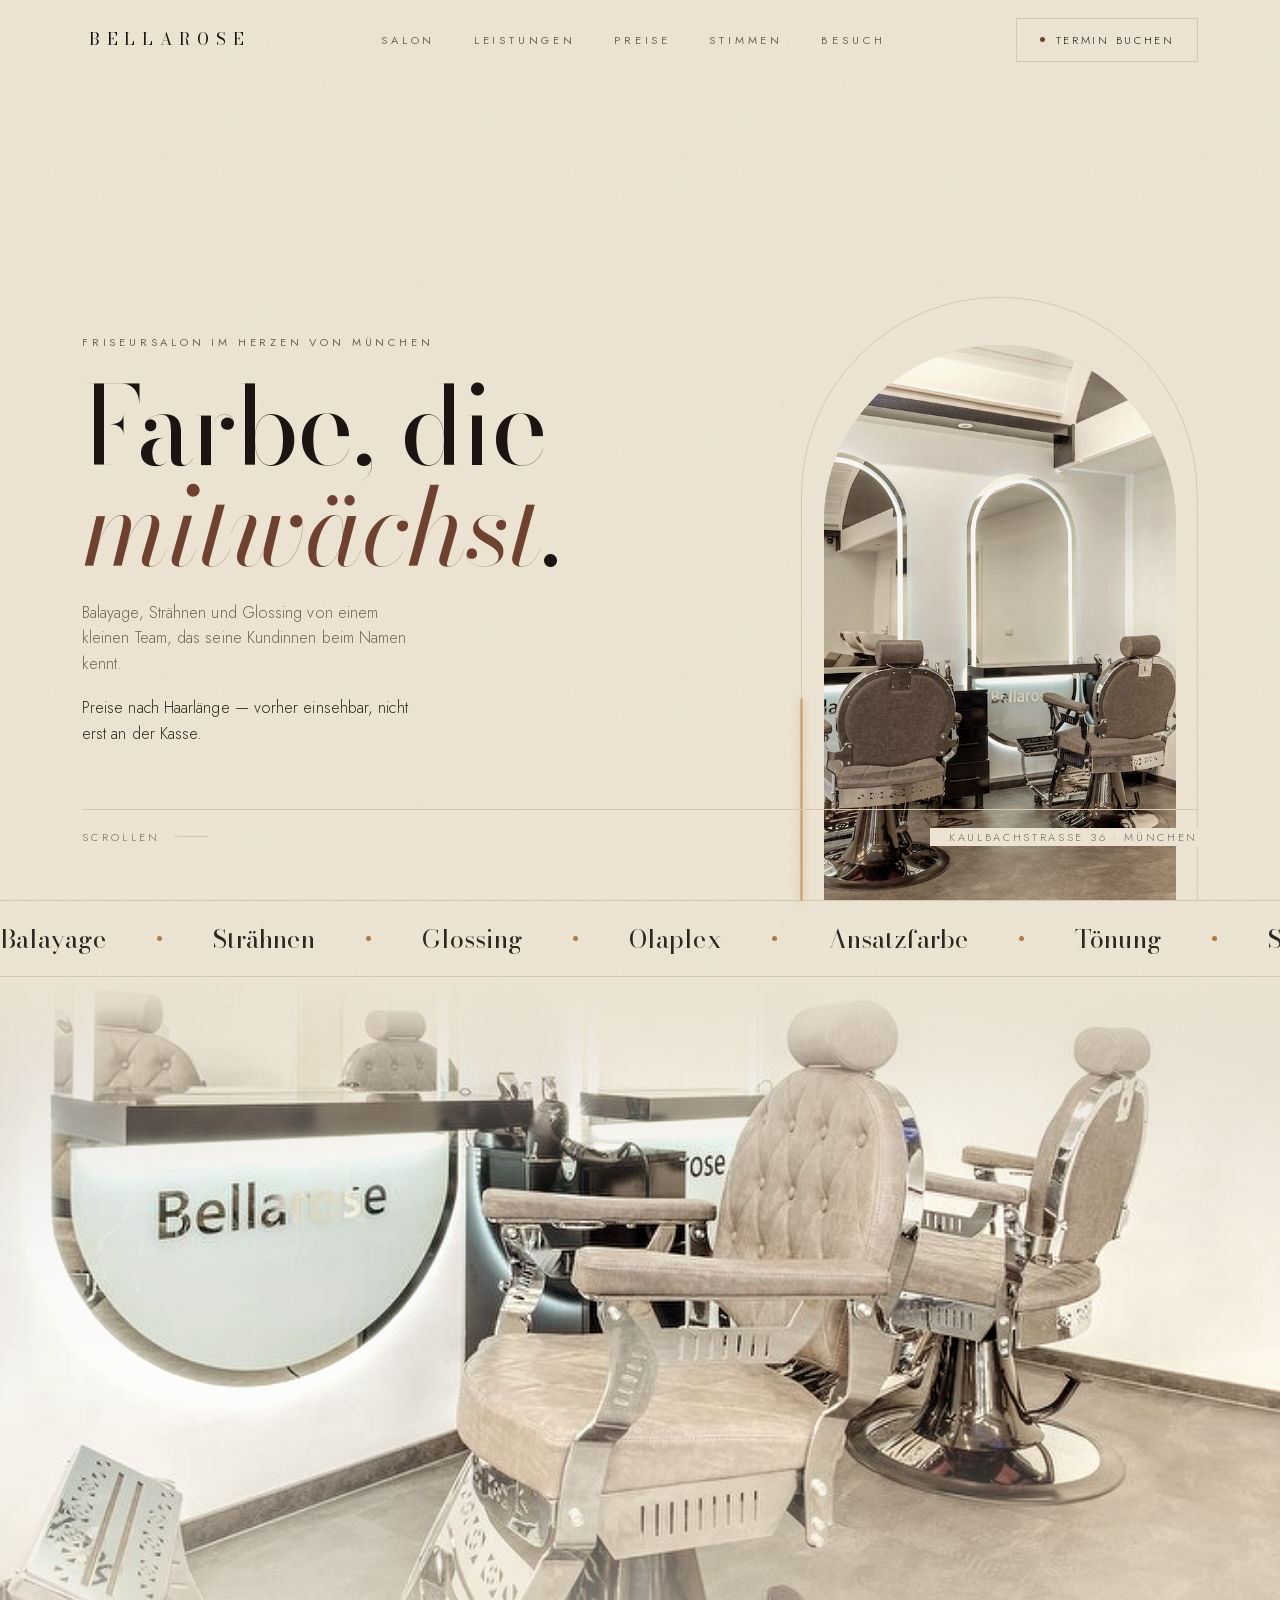
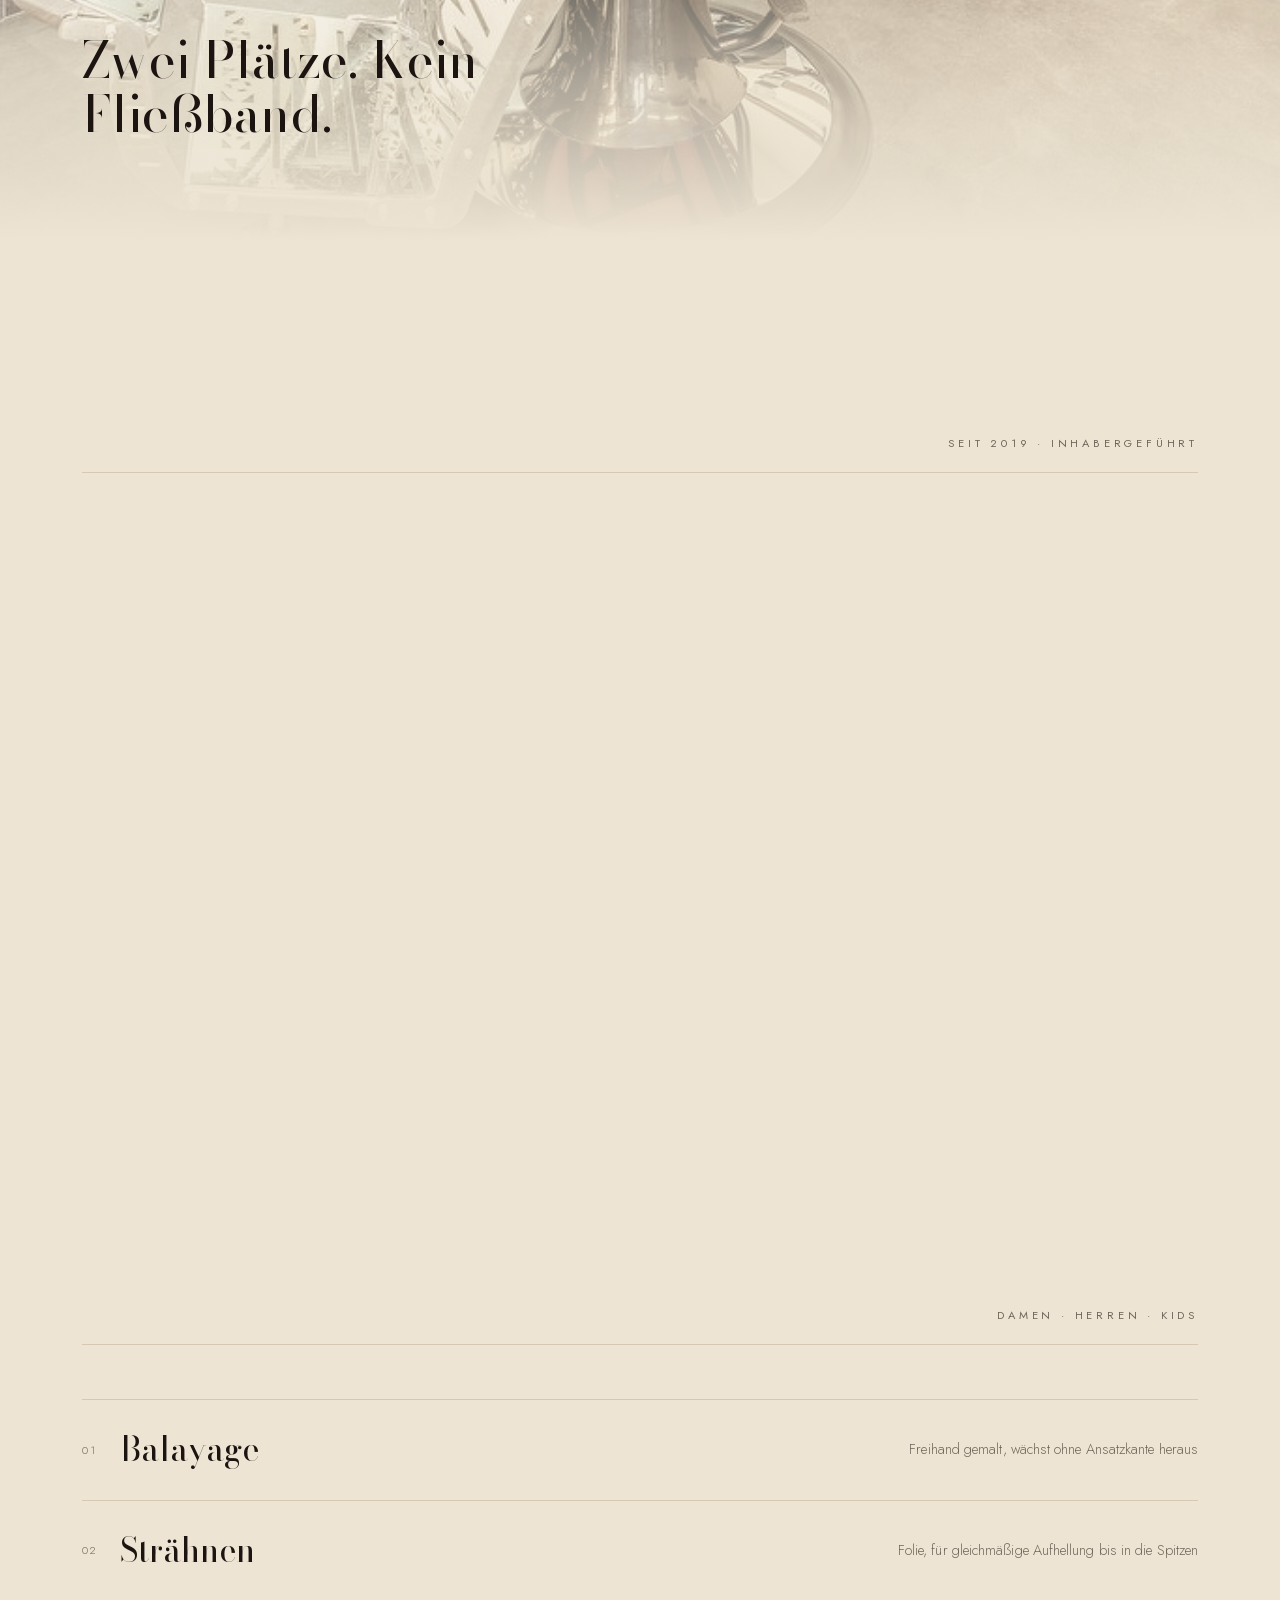
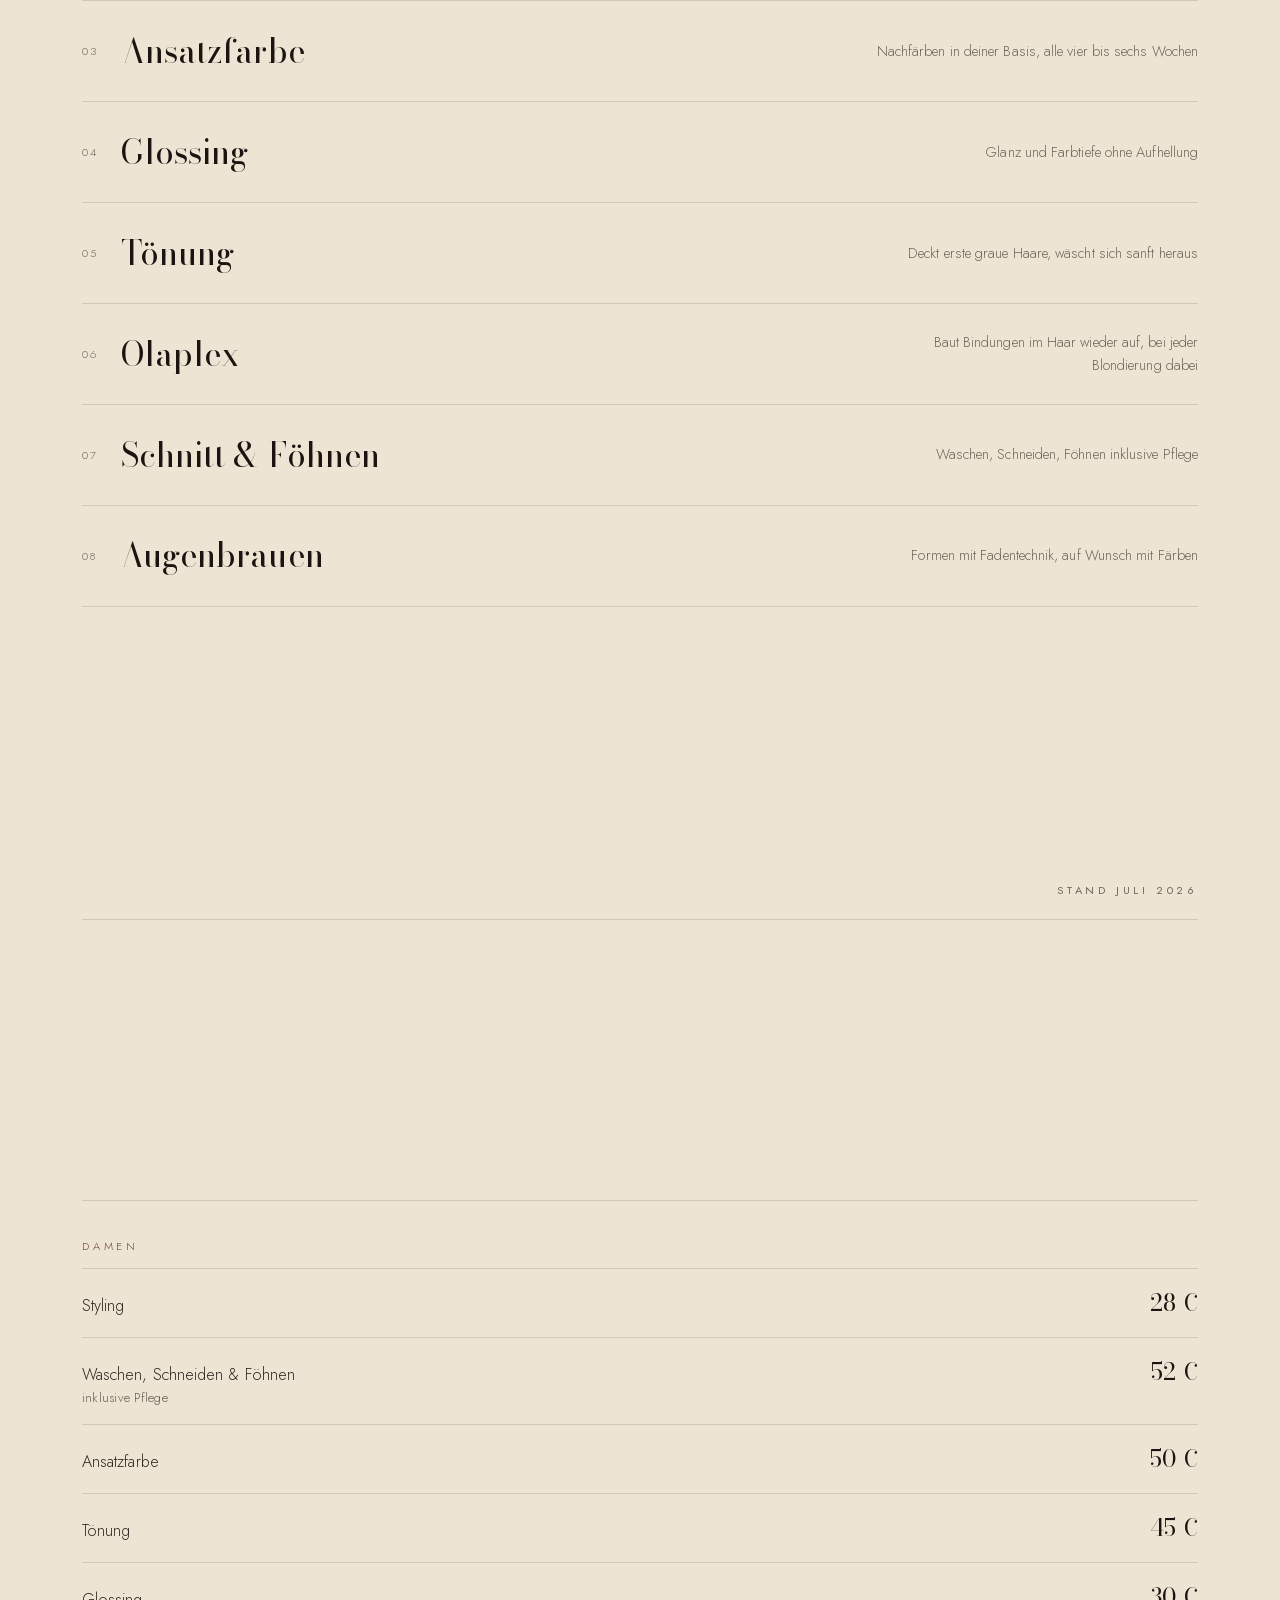
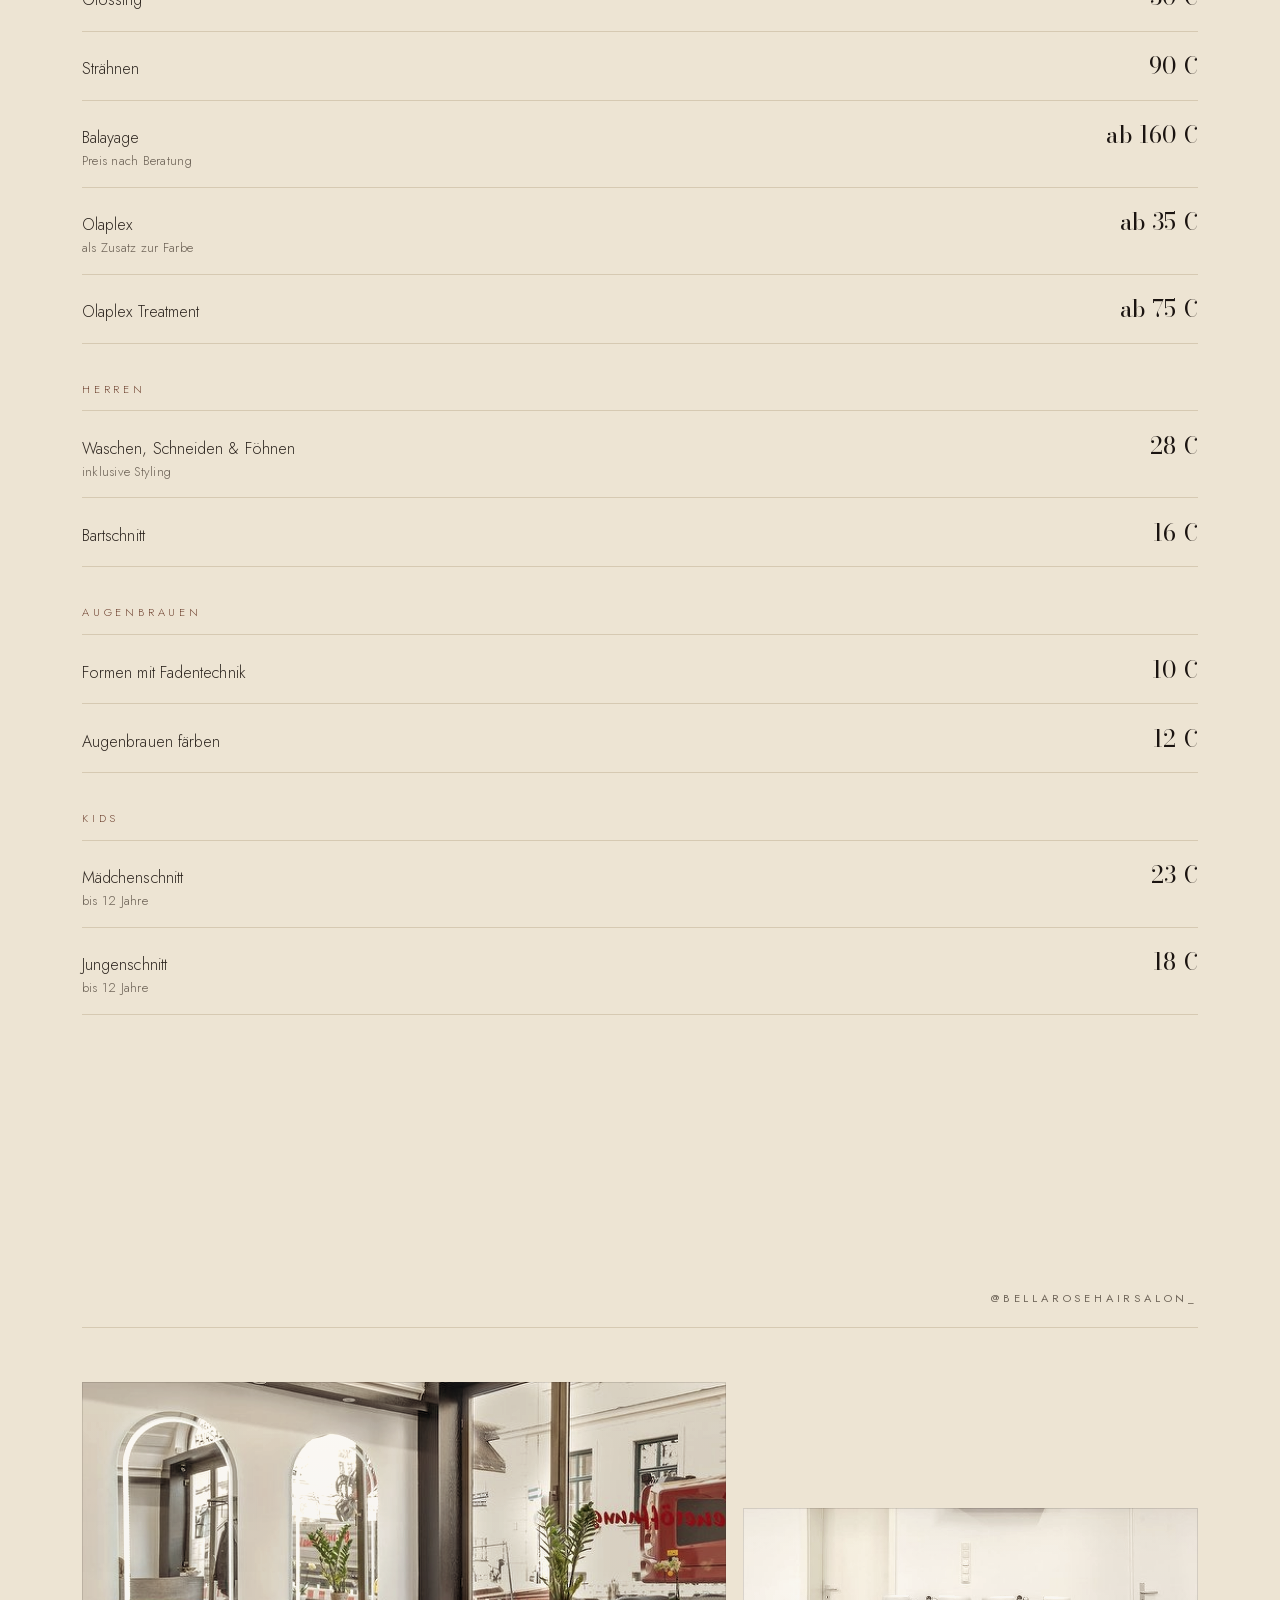
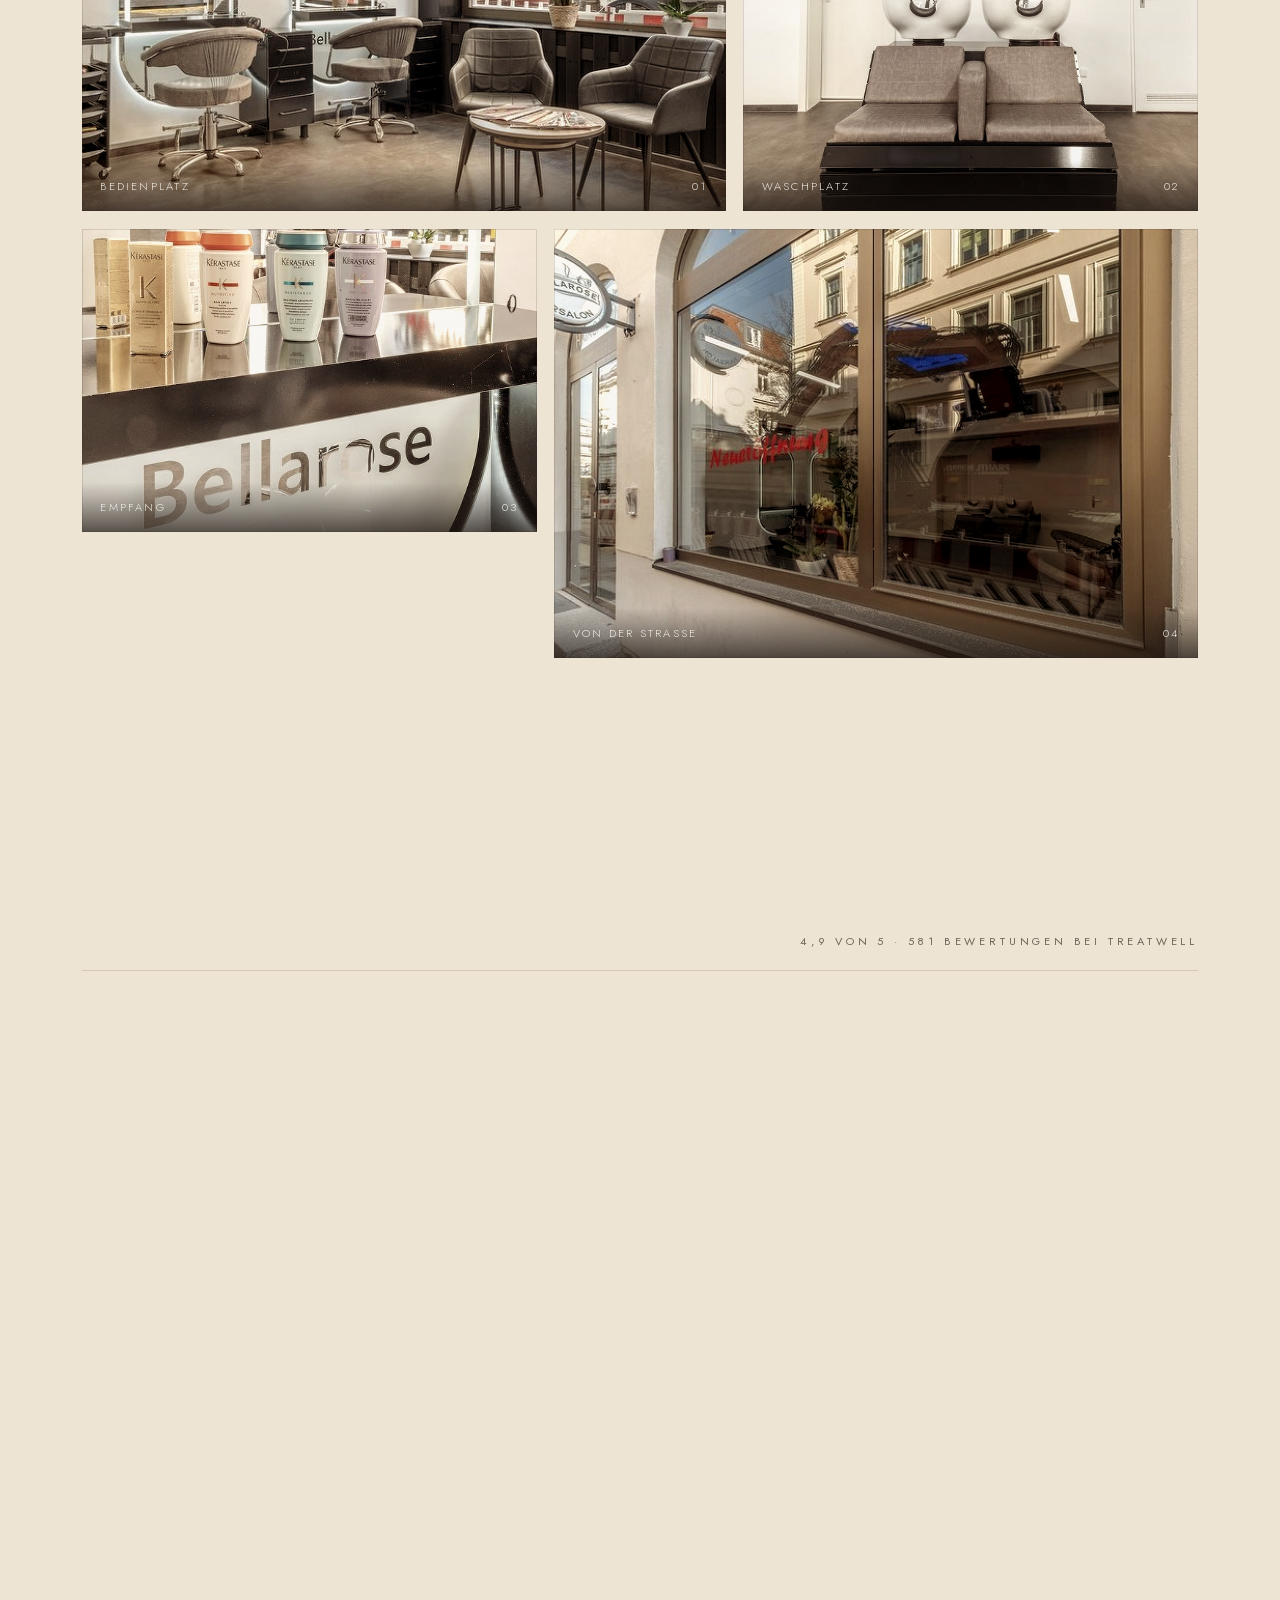
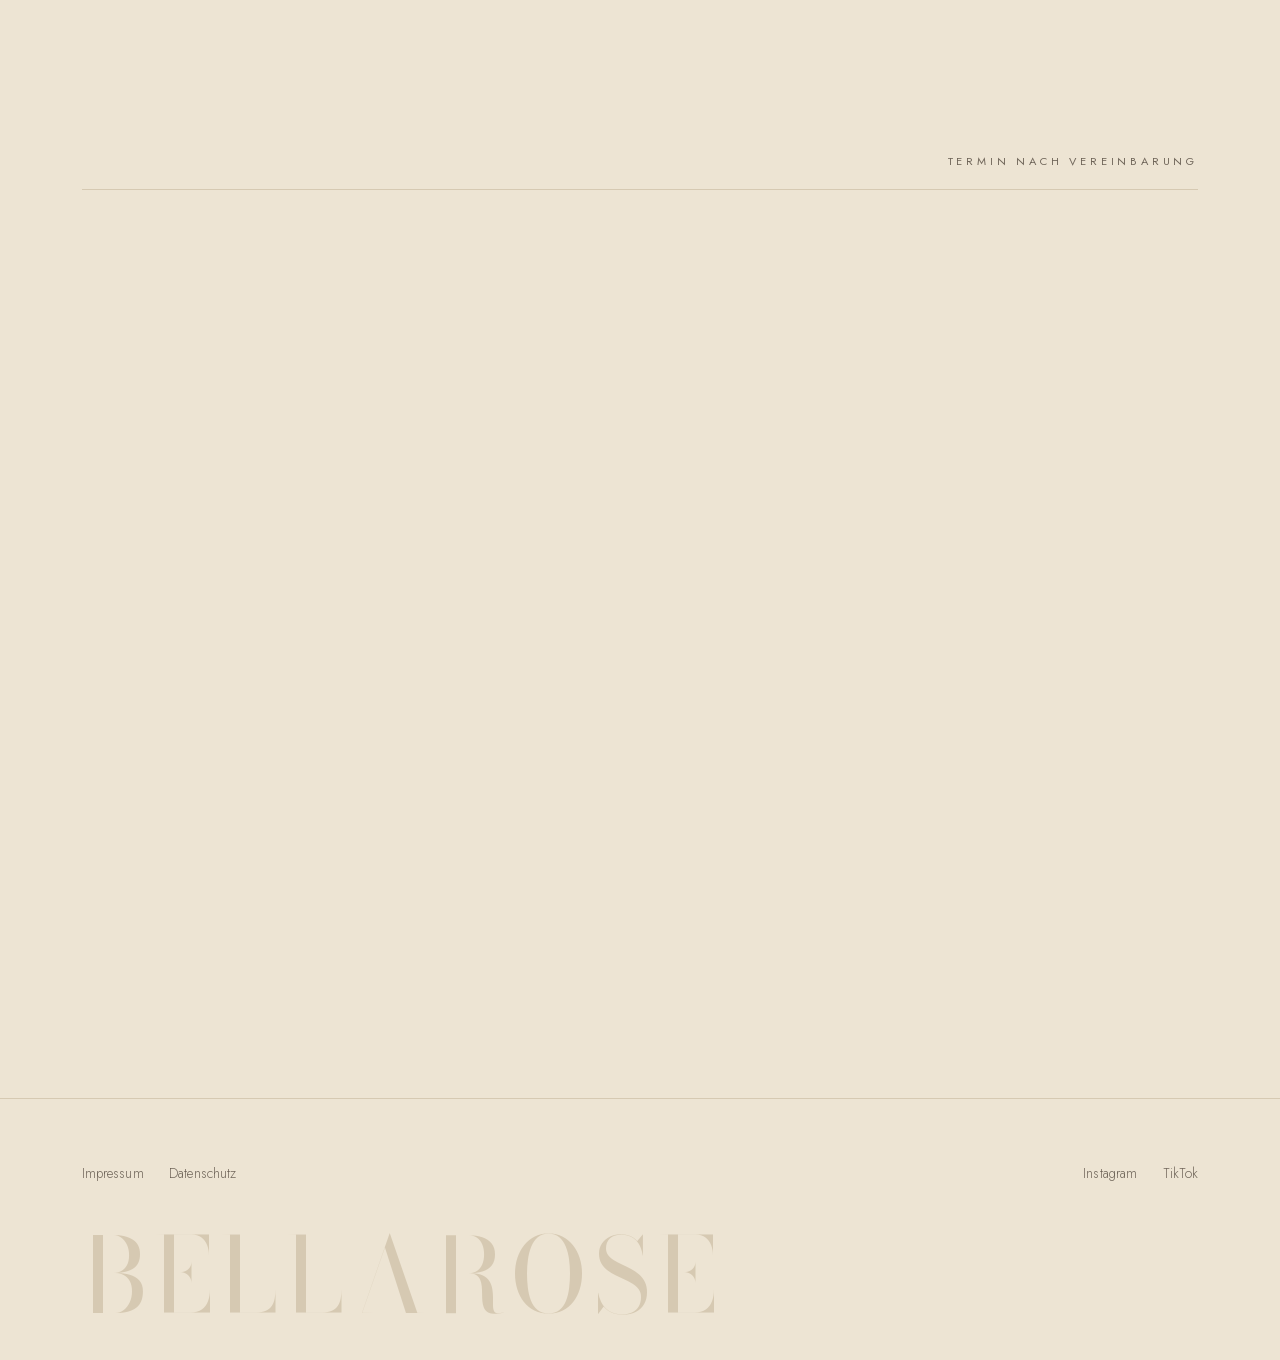
==== commit dea00775: "Add files via upload" ====
--- a/index.html
+++ b/index.html
@@ -153,7 +153,18 @@
 
 *,*::before,*::after{ box-sizing:border-box; }
 
-html{ scroll-behavior:smooth; -webkit-text-size-adjust:100%; }
+/* Papier auch hinter dem Gummizug-Overscroll von iOS */
+html{ scroll-behavior:smooth; -webkit-text-size-adjust:100%; background:var(--paper); }
+
+/* iPhone: deckt den Status-/Notch-Streifen dauerhaft ab, damit beim
+   Scrollen kein Seiteninhalt hinter der Uhrzeit durchlaeuft. Sitzt
+   ueber der Nav (800), unter Korn (900) und Ladesequenz (1000);
+   auf Geraeten ohne Notch ist env() = 0 und der Streifen unsichtbar. */
+body::before{
+  content:''; position:fixed; top:0; left:0; right:0; z-index:810;
+  height:env(safe-area-inset-top); background:var(--paper);
+  pointer-events:none;
+}
 
 body{
   margin:0;
@@ -892,6 +903,113 @@
 .hero__arch.pic{ position:absolute; }
 
 /* ============================================================
+   STIMMEN — Spiegelwand
+   Jede Bewertung steht in einem Bogen wie die Spiegelzeile im
+   Salon. Der aktive steht vorn und traegt das LED-Band, die
+   Nachbarn stehen kleiner und gedimmt dahinter. Position und
+   Groesse haengen allein an [data-off] — das Skript setzt nur
+   diese Zahl, die Gestaltung bleibt vollstaendig im Blatt.
+   ============================================================ */
+.voice{ position:relative; }
+.voice__stage{
+  position:relative; height:clamp(360px,46vh,480px);
+  display:flex; align-items:flex-end; justify-content:center;
+  overflow:hidden;
+}
+.vc{
+  position:absolute; bottom:0; left:50%;
+  width:min(32vw,380px); height:100%; margin:0;
+  padding:clamp(2rem,3.4vw,3.2rem) clamp(1.5rem,2.2vw,2.3rem) clamp(1.8rem,2.6vw,2.6rem);
+  display:flex; flex-direction:column; justify-content:center; align-items:center;
+  text-align:center; gap:1.2rem;
+  background:var(--paper-2);
+  border:var(--rule); border-bottom:none;
+  border-radius:999px 999px 0 0;
+  transform-origin:bottom center;
+  transform:translateX(calc(-50% + var(--x,0%))) scale(var(--s,1));
+  transition:transform 900ms var(--e-expo), opacity 900ms var(--e-soft),
+             background 900ms var(--e-soft);
+}
+.vc[data-off="0"]{  --x:0%;    --s:1;   opacity:1;   z-index:4; background:var(--paper); }
+.vc[data-off="-1"]{ --x:-84%;  --s:.66; opacity:.46; z-index:3; }
+.vc[data-off="1"]{  --x:84%;   --s:.66; opacity:.46; z-index:3; }
+.vc[data-off="-2"]{ --x:-140%; --s:.48; opacity:.16; z-index:2; }
+.vc[data-off="2"]{  --x:140%;  --s:.48; opacity:.16; z-index:2; }
+/* Alles weiter weg wartet unsichtbar in der Mitte */
+.vc[data-off="far"]{ --x:0%; --s:.4; opacity:0; z-index:1; pointer-events:none; }
+.vc:not([data-off="0"]){ cursor:pointer; }
+
+/* Das Lichtband des Spiegels — nur am vordersten Bogen */
+.vc__led{
+  position:absolute; inset:-11px -11px 0; pointer-events:none;
+  border:1px solid #C89A6B; border-bottom:none;
+  border-radius:999px 999px 0 0; opacity:0;
+  filter:drop-shadow(0 0 6px rgba(200,154,107,.7));
+}
+.vc[data-off="0"] .vc__led{ animation:led-pulse 3.4s var(--e-soft) infinite; }
+@keyframes led-pulse{ 0%,100%{ opacity:.18 } 50%{ opacity:.8 } }
+
+.vc__q{
+  font-family:'Bodoni Moda',Didot,Georgia,serif; font-style:italic; font-weight:450;
+  font-size:clamp(1.02rem,1.32vw,1.3rem); line-height:1.42;
+  color:var(--ink-strong); margin:0;
+}
+/* Die ausfuehrlichste Rezension braucht eine Stufe weniger */
+.vc--long .vc__q{ font-size:clamp(.9rem,1.05vw,1.04rem); line-height:1.5; }
+.vc__stars{ color:var(--accent); font-size:.72rem; letter-spacing:.28em; }
+.vc__meta{
+  font-size:var(--fs-meta); letter-spacing:.24em; text-transform:uppercase;
+  color:var(--muted); line-height:1.7;
+}
+.vc__meta b{ color:var(--ink); font-weight:500; }
+
+.voice__nav{
+  position:absolute; top:50%; transform:translateY(-50%); z-index:6;
+  width:46px; height:46px; border-radius:50%;
+  border:var(--rule); background:var(--paper); color:var(--ink-strong);
+  cursor:pointer; font-size:1rem; line-height:1;
+  transition:background 400ms var(--e-soft), color 400ms, border-color 400ms;
+}
+.voice__nav:hover{ background:var(--ink-strong); color:var(--paper); border-color:var(--ink-strong); }
+.voice__nav--prev{ left:0; }
+.voice__nav--next{ right:0; }
+
+.voice__dots{ display:flex; justify-content:center; gap:.55rem; margin-top:2rem; }
+.voice__dot{
+  width:7px; height:7px; padding:0; border-radius:50%; cursor:pointer;
+  border:0; background:var(--line);
+  transition:background 400ms var(--e-soft), transform 400ms var(--e-expo);
+}
+.voice__dot.is-on{ background:var(--accent); transform:scale(1.35); }
+
+/* Handy: aus der Wand wird ein Wischstreifen — dieselben Boegen,
+   aber mit nativem Snap statt Buehnenperspektive. */
+@media (max-width:900px){
+  .voice__stage{
+    height:auto; overflow:visible; overflow-x:auto; align-items:stretch;
+    justify-content:flex-start; gap:.8rem;
+    scroll-snap-type:x mandatory; -webkit-overflow-scrolling:touch;
+    margin-inline:calc(var(--gut) * -1); padding-inline:var(--gut);
+    scrollbar-width:none;
+  }
+  .voice__stage::-webkit-scrollbar{ display:none; }
+  .vc{
+    position:relative; left:auto; bottom:auto;
+    flex:0 0 78%; height:auto; min-height:clamp(300px,52vh,430px);
+    scroll-snap-align:center;
+    /* Perspektive aus: auf Touch fuehrt der Finger, nicht die Buehne.
+       Die Nachbarn bleiben angeschnitten stehen und nur gedaempft —
+       sonst flimmern ihre Halbsaetze am Bildrand mit. */
+    transform:none; opacity:.42;
+  }
+  .vc[data-off]{ --x:0%; --s:1; }
+  .vc[data-off="far"]{ pointer-events:auto; opacity:.42; }
+  .vc[data-off="0"]{ opacity:1; }
+  .vc:not([data-off="0"]){ cursor:default; }
+  .voice__nav{ display:none; }
+}
+
+/* ============================================================
    BESUCH
    ============================================================ */
 .visit{ display:grid; grid-template-columns:1.2fr 1fr; gap:clamp(2rem,6vw,5rem); }
@@ -1053,16 +1171,20 @@
   position:fixed; left:0; right:0; bottom:0; z-index:790;
   display:none; gap:1px; background:var(--line);
   border-top:1px solid var(--line);
-  padding-bottom:env(safe-area-inset-bottom);
   transform:translateY(115%);
   transition:transform 620ms var(--e-expo);
 }
 .dock.is-up{ transform:translateY(0); }
 body.is-locked .dock{ transform:translateY(115%); }
+/* Das Safe-Area-Polster liegt in den Buttons selbst, damit ihre
+   Farben bis an die physische Unterkante reichen — auf dem Container
+   ergaebe es einen fremden Linienfarb-Streifen unterm Home-Indikator. */
 .dock a{
   flex:1; display:flex; align-items:center; justify-content:center; gap:.6rem;
-  min-height:56px; font-family:'Jost',sans-serif;
+  min-height:calc(56px + env(safe-area-inset-bottom));
+  font-family:'Jost',sans-serif;
   font-size:var(--fs-meta); text-transform:uppercase; letter-spacing:.24em;
+  padding-bottom:env(safe-area-inset-bottom);
 }
 .dock__call{ background:var(--paper); color:var(--ink); }
 .dock__book{ background:var(--ink-strong); color:var(--paper); }
@@ -1121,8 +1243,10 @@
   .rv{ clip-path:none; } .rv > *{ transform:none; }
   .rv-line > span{ transform:none; }
   .lift{ transform:none; opacity:1; }
-  /* Die Lichtspur stuende sonst als eingefrorenes Segment auf der Linie */
+  /* Lichtspur und Spiegelband stuenden sonst als eingefrorene
+     Segmente auf halber Deckkraft in der Gegend herum */
   .hero__trace .glow{ display:none; }
+  .vc__led{ display:none; }
   .cut__strip{ transform:none; }
   .blade,.blade__glint{ display:none; }
   .gal__inner{ transform:none; }
@@ -1171,6 +1295,7 @@
     <a class="swap" href="#salon"><span>Salon</span><span>Salon</span></a>
     <a class="swap" href="#leistungen"><span>Leistungen</span><span>Leistungen</span></a>
     <a class="swap" href="#preise"><span>Preise</span><span>Preise</span></a>
+    <a class="swap" href="#stimmen"><span>Stimmen</span><span>Stimmen</span></a>
     <a class="swap" href="#besuch"><span>Besuch</span><span>Besuch</span></a>
   </nav>
   <a class="btn btn--nav lift" href="https://buchung.treatwell.de/ort/100042225/menue/" target="_blank" rel="noopener"><span class="btn__dot"></span>Termin buchen</a>
@@ -1189,7 +1314,8 @@
     <a href="#leistungen" data-mi><span>02</span>Leistungen</a>
     <a href="#preise"     data-mi><span>03</span>Preise</a>
     <a href="#arbeiten"   data-mi><span>04</span>Im Salon</a>
-    <a href="#besuch"     data-mi><span>05</span>Besuch</a>
+    <a href="#stimmen"    data-mi><span>05</span>Stimmen</a>
+    <a href="#besuch"     data-mi><span>06</span>Besuch</a>
   </nav>
   <div class="menu__foot" data-mi>
     <p class="menu__addr">Kaulbachstraße 36<br>80539 München</p>
@@ -1355,6 +1481,25 @@
   </div>
 </section>
 
+<!-- ============================ STIMMEN ============================
+     Wortlaut der Rezensionen steht im Array REVIEWS unten im Skript.
+     Die Texte sind unveraendert uebernommen — Tippfehler und
+     Eigenheiten bleiben stehen, sonst waeren es keine Zitate mehr.
+     ================================================================= -->
+<section class="sec wrap" id="stimmen">
+  <div class="sec__head">
+    <h2 class="sec__title rv-line" data-rv><span>Was Kundinnen sagen</span></h2>
+    <span class="label">4,9 von 5 &middot; 581 Bewertungen bei Treatwell</span>
+  </div>
+
+  <div class="voice rv" data-rv>
+    <div class="voice__stage" id="voiceStage"></div>
+    <button class="voice__nav voice__nav--prev" id="voicePrev" type="button" aria-label="Vorherige Bewertung">&larr;</button>
+    <button class="voice__nav voice__nav--next" id="voiceNext" type="button" aria-label="Nächste Bewertung">&rarr;</button>
+    <div class="voice__dots" id="voiceDots" role="tablist" aria-label="Bewertungen"></div>
+  </div>
+</section>
+
 <!-- ============================ BESUCH ============================ -->
 <section class="sec wrap" id="besuch">
   <div class="sec__head">
@@ -1377,7 +1522,9 @@
         </p>
         <p class="rating">
           <span class="rating__num">4,9</span>
-          <span>aus 581 Bewertungen bei Google</span>
+          <!-- Die 581 ist der Treatwell-Stand; bei Google steht eine
+               andere Zahl. Quelle nennen, sonst ist die Angabe falsch. -->
+          <span>aus 581 Bewertungen bei Treatwell</span>
         </p>
 
         <figure class="visit__fig">
@@ -1580,6 +1727,125 @@
   document.getElementById('gateSkip').addEventListener('click', openGate);
 }
 
+/* ---------- Stimmen ----------
+   Echte Rezensionen von treatwell.de/ort/bellarose-hairsalon,
+   abgerufen am 3. August 2026, Wortlaut unveraendert.
+   Reihenfolge: aussagekraeftigste zuerst, sie steht beim Laden vorn.
+   NOCH OFFEN: durch die Google-Rezensionen ersetzen oder ergaenzen —
+   dann auch die Quellenzeile im Abschnittskopf nachziehen. */
+var REVIEWS = [
+  { t:'Ich war bei Bellarose und habe mir von Randi die Haare schneiden lassen – ein herzlicher und geschulter Typ, der einen sehr kompetenten Eindruck macht. Ich habe lange nach einem guten Friseur in München gesucht und bin froh, endlich fündig geworden zu sein. Top Preis-Leistungs-Verhältnis – absolut empfehlenswert!', n:'Lars', s:'Herrenhaarschnitt' },
+  { t:'Wie immer perfekt! Ich bin schon seit 2 Jahren Kunde und immer sehr zufrieden :)', n:'Moritz', s:'Herrenhaarschnitt' },
+  { t:'Alles war super wie immer. Toller Schnitt für meinen Sohn und Randi war super nett wie immer.', n:'Emilie', s:'Herrenhaarschnitt' },
+  { t:'Hab’ für den Haarschnitt einige Komplimente bekommen, besser kann ein Friseur nicht sein :)', n:'Max', s:'Herrenhaarschnitt' },
+  { t:'Sehr guter Frisör, tolle Atmosphäre. Freu mich ufs nächste Mal', n:'Uwe', s:'Herrenhaarschnitt' },
+  { t:'Wie immer alles super. Randi macht seine Arbeit immer gut und akribisch', n:'Paul-Felix', s:'Herrenhaarschnitt' },
+  { t:'Mal wieder eine Glanzleistung von Randi, vielen Dank!', n:'IR', s:'Herrenhaarschnitt' },
+  { t:'es war wie immer wohltuend und ich habe ein tollen Haarschnitt', n:'Br.thomas', s:'Herrenhaarschnitt' },
+  { t:'Alles war perfekt! Kann weiterempfehlen.', n:'Marc', s:'Herrenhaarschnitt' },
+  { t:'Sehr guter und gründlicher Haarschnitt', n:'Christian', s:'Herrenhaarschnitt' }
+];
+
+(function voiceWall(){
+  var stage = document.getElementById('voiceStage');
+  var dots  = document.getElementById('voiceDots');
+  if (!stage || !dots) return;
+
+  var cards = REVIEWS.map(function(r, i){
+    var el = document.createElement('article');
+    el.className = 'vc' + (r.t.length > 180 ? ' vc--long' : '');
+    el.innerHTML =
+      '<span class="vc__led" aria-hidden="true"></span>' +
+      '<span class="vc__stars" aria-label="Fünf von fünf Sternen">★★★★★</span>' +
+      '<blockquote class="vc__q">„' + r.t + '“</blockquote>' +
+      '<footer class="vc__meta"><b>' + r.n + '</b><br>' + r.s + '</footer>';
+    el.addEventListener('click', function(){ go(i, true); });
+    stage.appendChild(el);
+    return el;
+  });
+
+  var buttons = REVIEWS.map(function(r, i){
+    var b = document.createElement('button');
+    b.type = 'button';
+    b.className = 'voice__dot';
+    b.setAttribute('aria-label', 'Bewertung ' + (i + 1) + ' von ' + REVIEWS.length);
+    b.addEventListener('click', function(){ go(i, true); });
+    dots.appendChild(b);
+    return b;
+  });
+
+  var active = 0, held = false;
+  /* Auf Touch fuehrt der Finger: dort liest das Skript die Position
+     aus, statt sie zu setzen. Beides ueber dieselbe Breakpoint-Frage,
+     damit Layout und Verhalten nicht auseinanderlaufen koennen. */
+  function isStrip(){ return window.matchMedia('(max-width:900px)').matches; }
+
+  function paint(){
+    var n = REVIEWS.length;
+    cards.forEach(function(el, i){
+      /* Der Abstand laeuft um: bei der ersten Bewertung stehen die
+         letzten links daneben. Ohne das bliebe die halbe Wand leer. */
+      var off = i - active;
+      if (off >  n / 2) off -= n;
+      if (off < -n / 2) off += n;
+      el.setAttribute('data-off', Math.abs(off) > 2 ? 'far' : String(off));
+      el.setAttribute('aria-hidden', off === 0 ? 'false' : 'true');
+    });
+    buttons.forEach(function(b, i){
+      b.classList.toggle('is-on', i === active);
+    });
+  }
+
+  function go(i, byUser){
+    active = (i + REVIEWS.length) % REVIEWS.length;
+    if (byUser) held = true;
+    if (isStrip()){
+      var el = cards[active];
+      stage.scrollTo({
+        left: el.offsetLeft - (stage.clientWidth - el.offsetWidth) / 2,
+        behavior: reduce ? 'auto' : 'smooth'
+      });
+    }
+    paint();
+  }
+
+  document.getElementById('voicePrev').addEventListener('click', function(){ go(active - 1, true); });
+  document.getElementById('voiceNext').addEventListener('click', function(){ go(active + 1, true); });
+
+  /* Wischen: die gerade mittig stehende Karte wird die aktive */
+  var sTick = false;
+  stage.addEventListener('scroll', function(){
+    if (!isStrip() || sTick) return;
+    sTick = true;
+    requestAnimationFrame(function(){
+      var mid = stage.scrollLeft + stage.clientWidth / 2, best = 0, dist = Infinity;
+      cards.forEach(function(el, i){
+        var d = Math.abs(el.offsetLeft + el.offsetWidth / 2 - mid);
+        if (d < dist){ dist = d; best = i; }
+      });
+      if (best !== active){ active = best; held = true; paint(); }
+      sTick = false;
+    });
+  }, { passive:true });
+
+  window.addEventListener('resize', paint);
+  paint();
+
+  /* Laeuft nur, solange niemand selbst blaettert, und nur wenn die
+     Wand im Bild steht — sonst springt sie im Hintergrund weiter. */
+  if (!reduce){
+    var seenNow = false;
+    new IntersectionObserver(function(entries){
+      entries.forEach(function(e){ seenNow = e.isIntersecting; });
+    }, { threshold:0.4 }).observe(stage);
+
+    var timer = window.setInterval(function(){
+      if (held){ window.clearInterval(timer); return; }
+      if (seenNow) go(active + 1, false);
+    }, 6000);
+  }
+})();
+
 /* ---------- Bogen-Kontur im Hero ----------
    Der Pfad wird aus der gerenderten Boxgroesse gezeichnet, damit der
    Halbkreis bei jedem Seitenverhaeltnis rund bleibt (ein festes
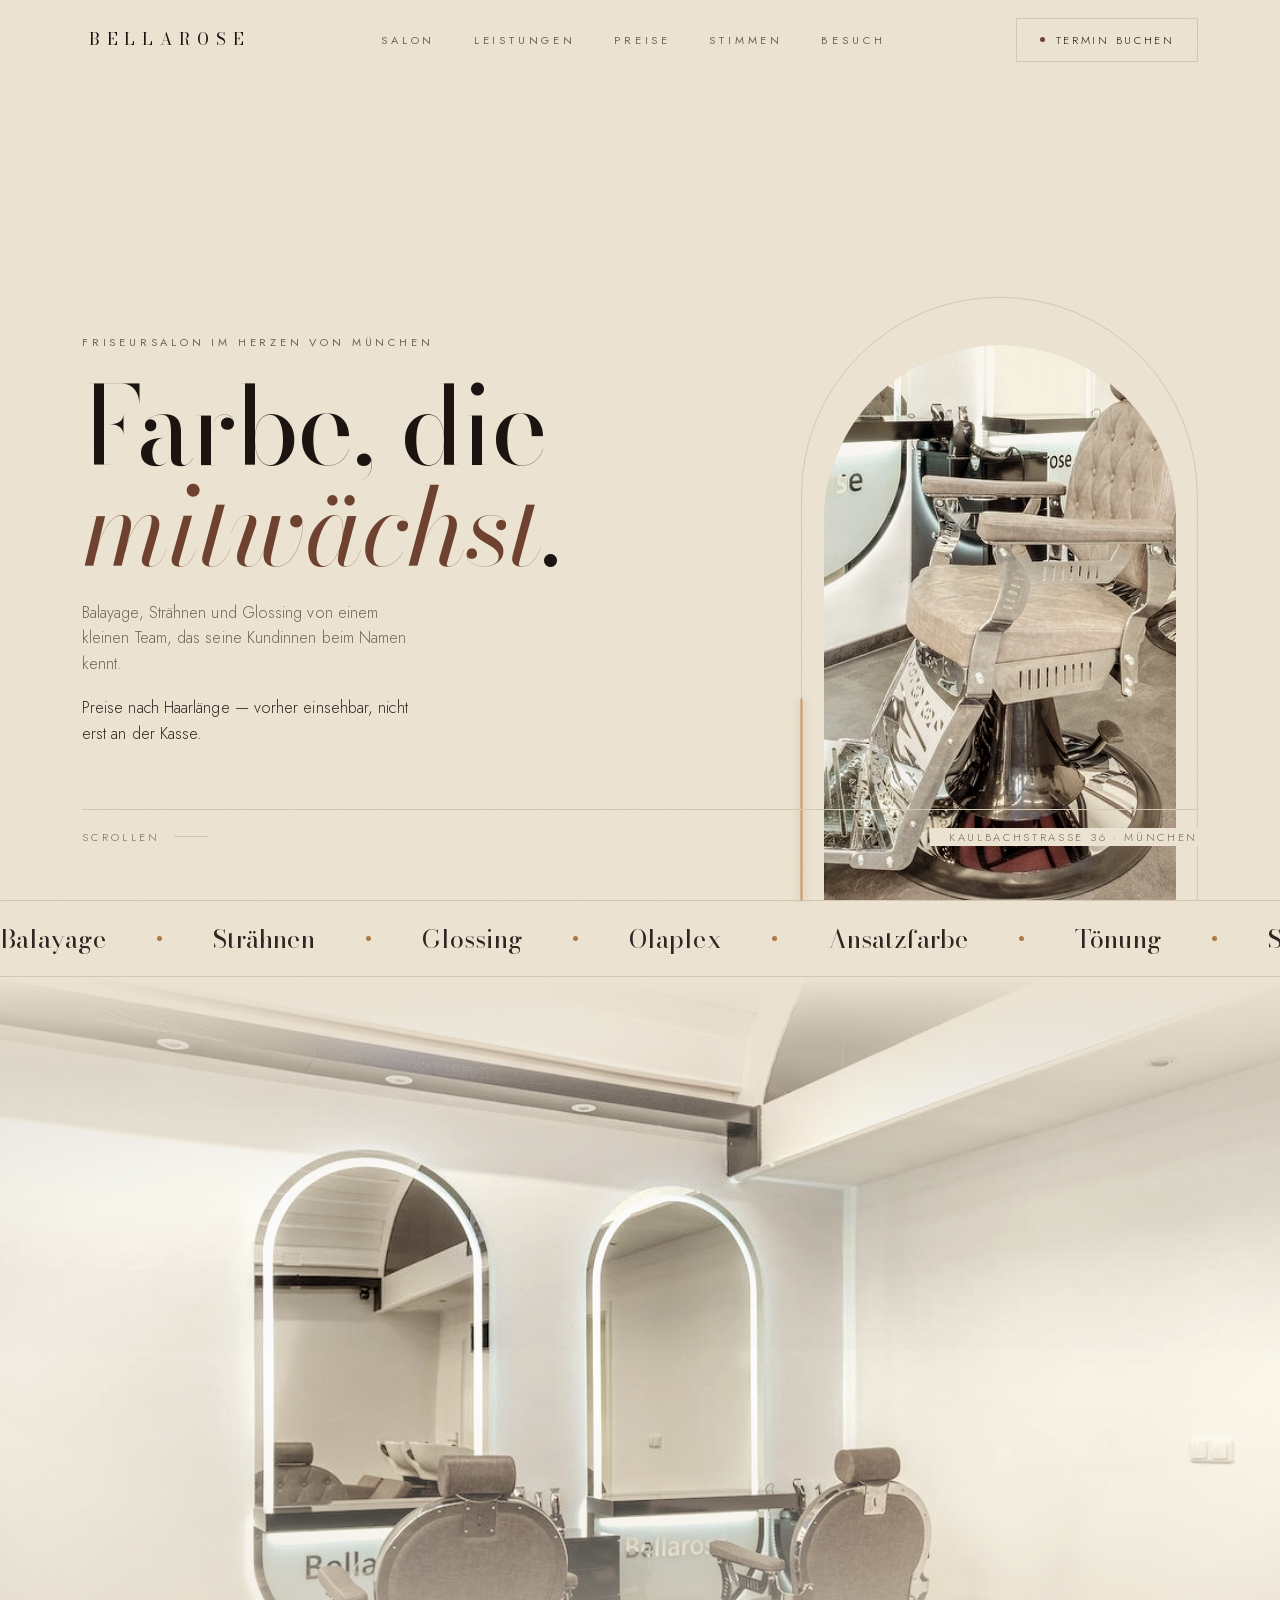
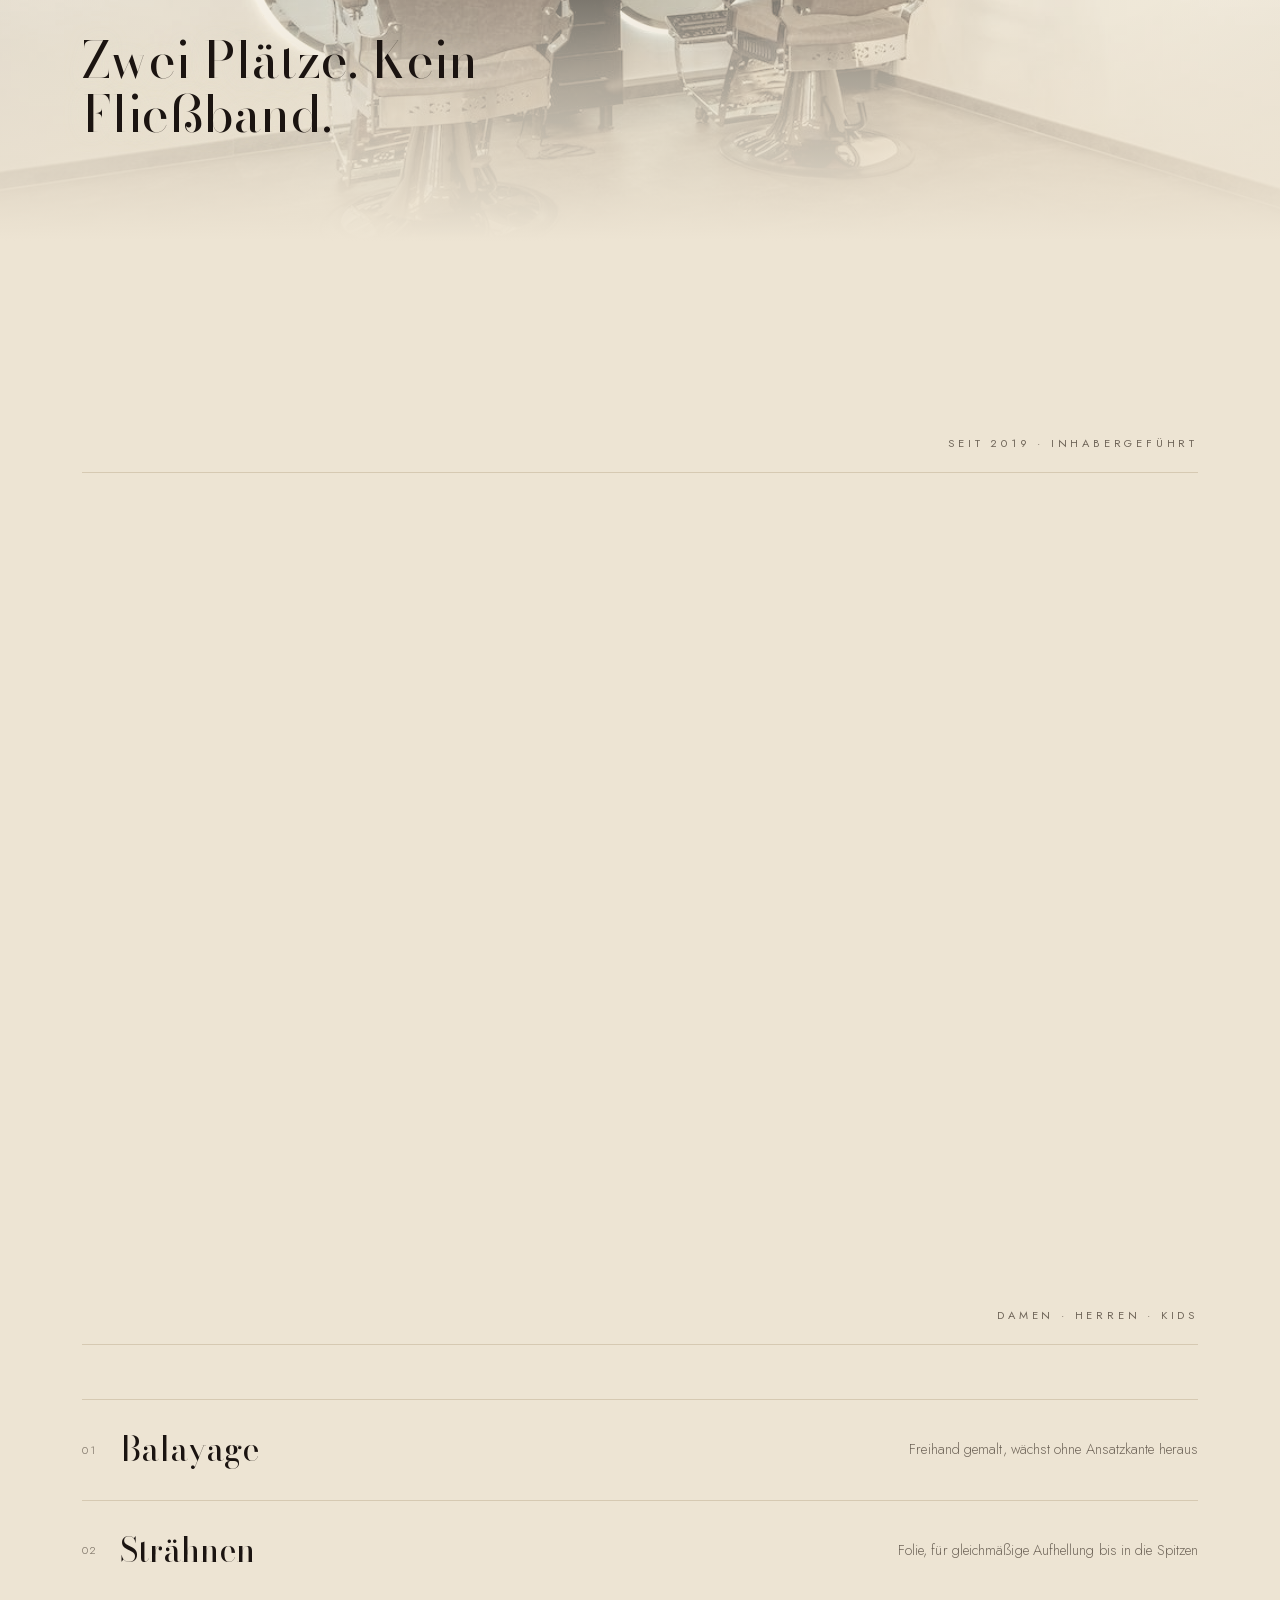
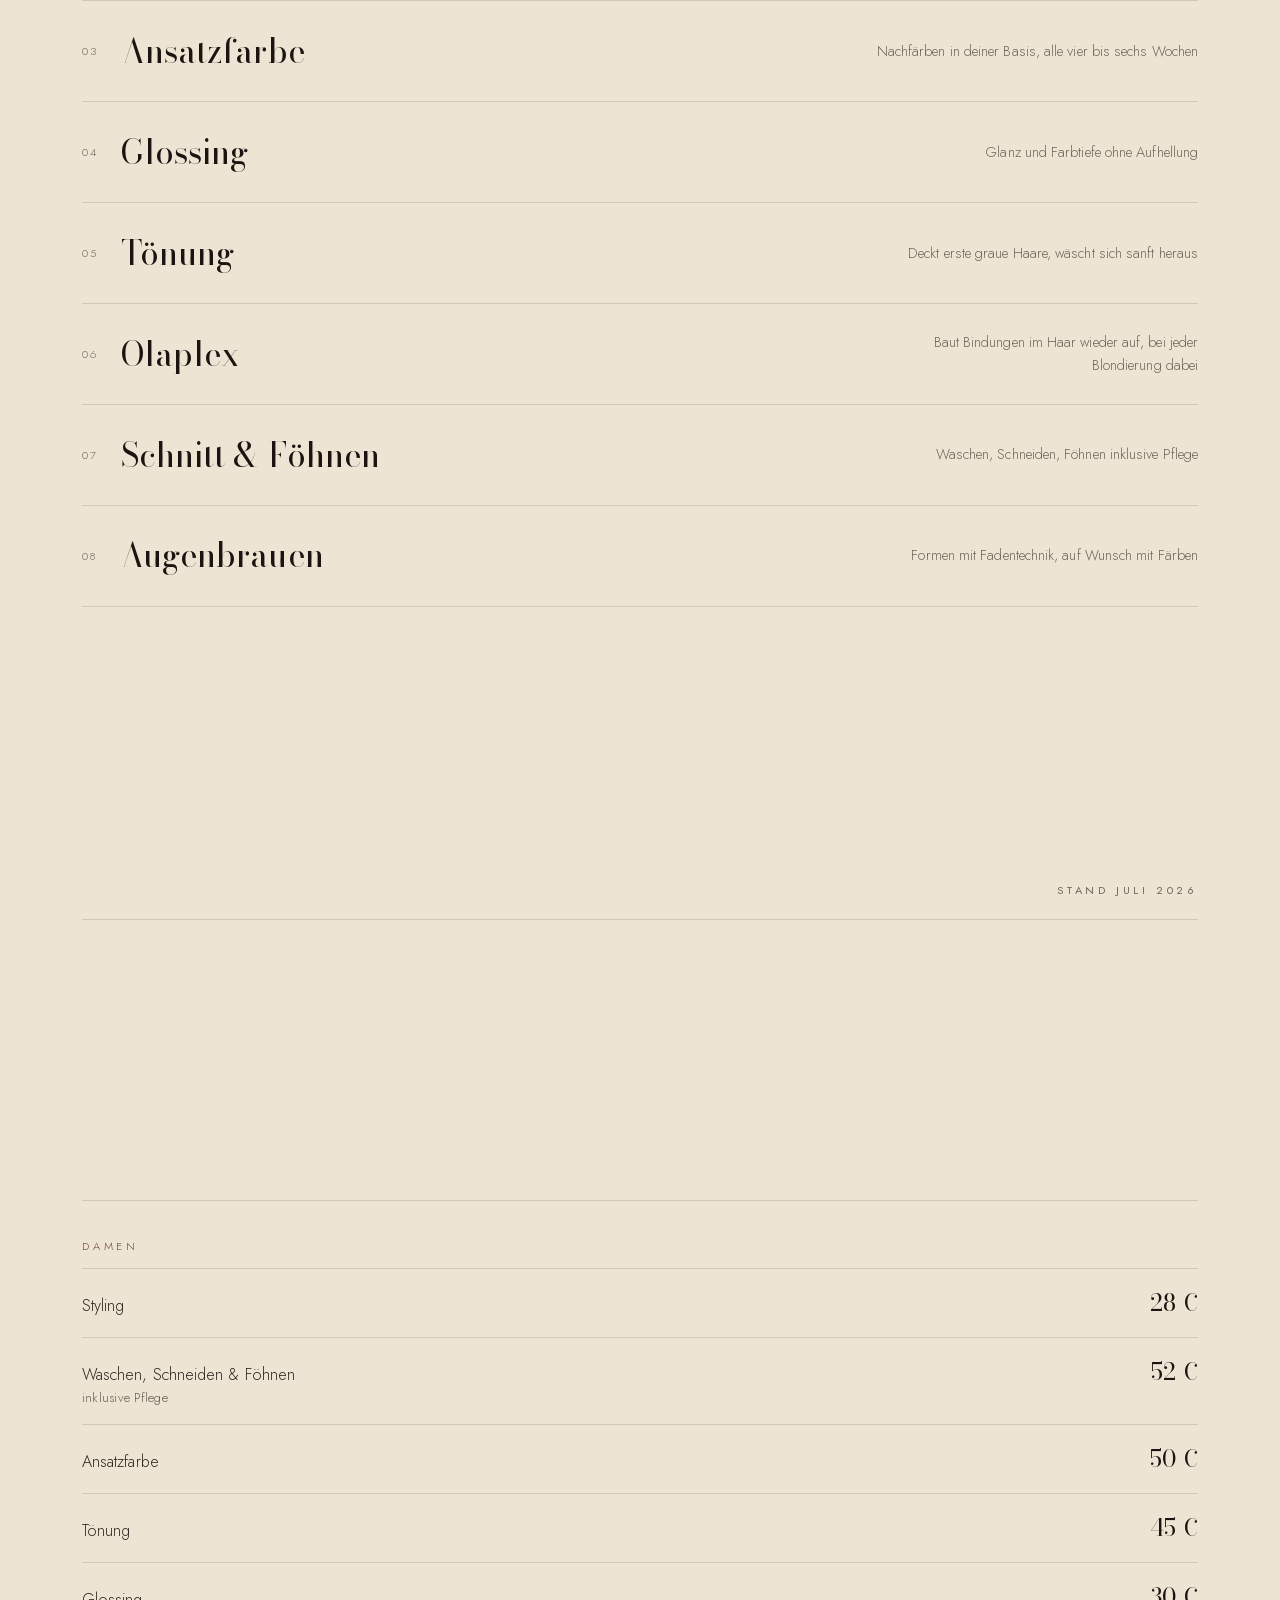
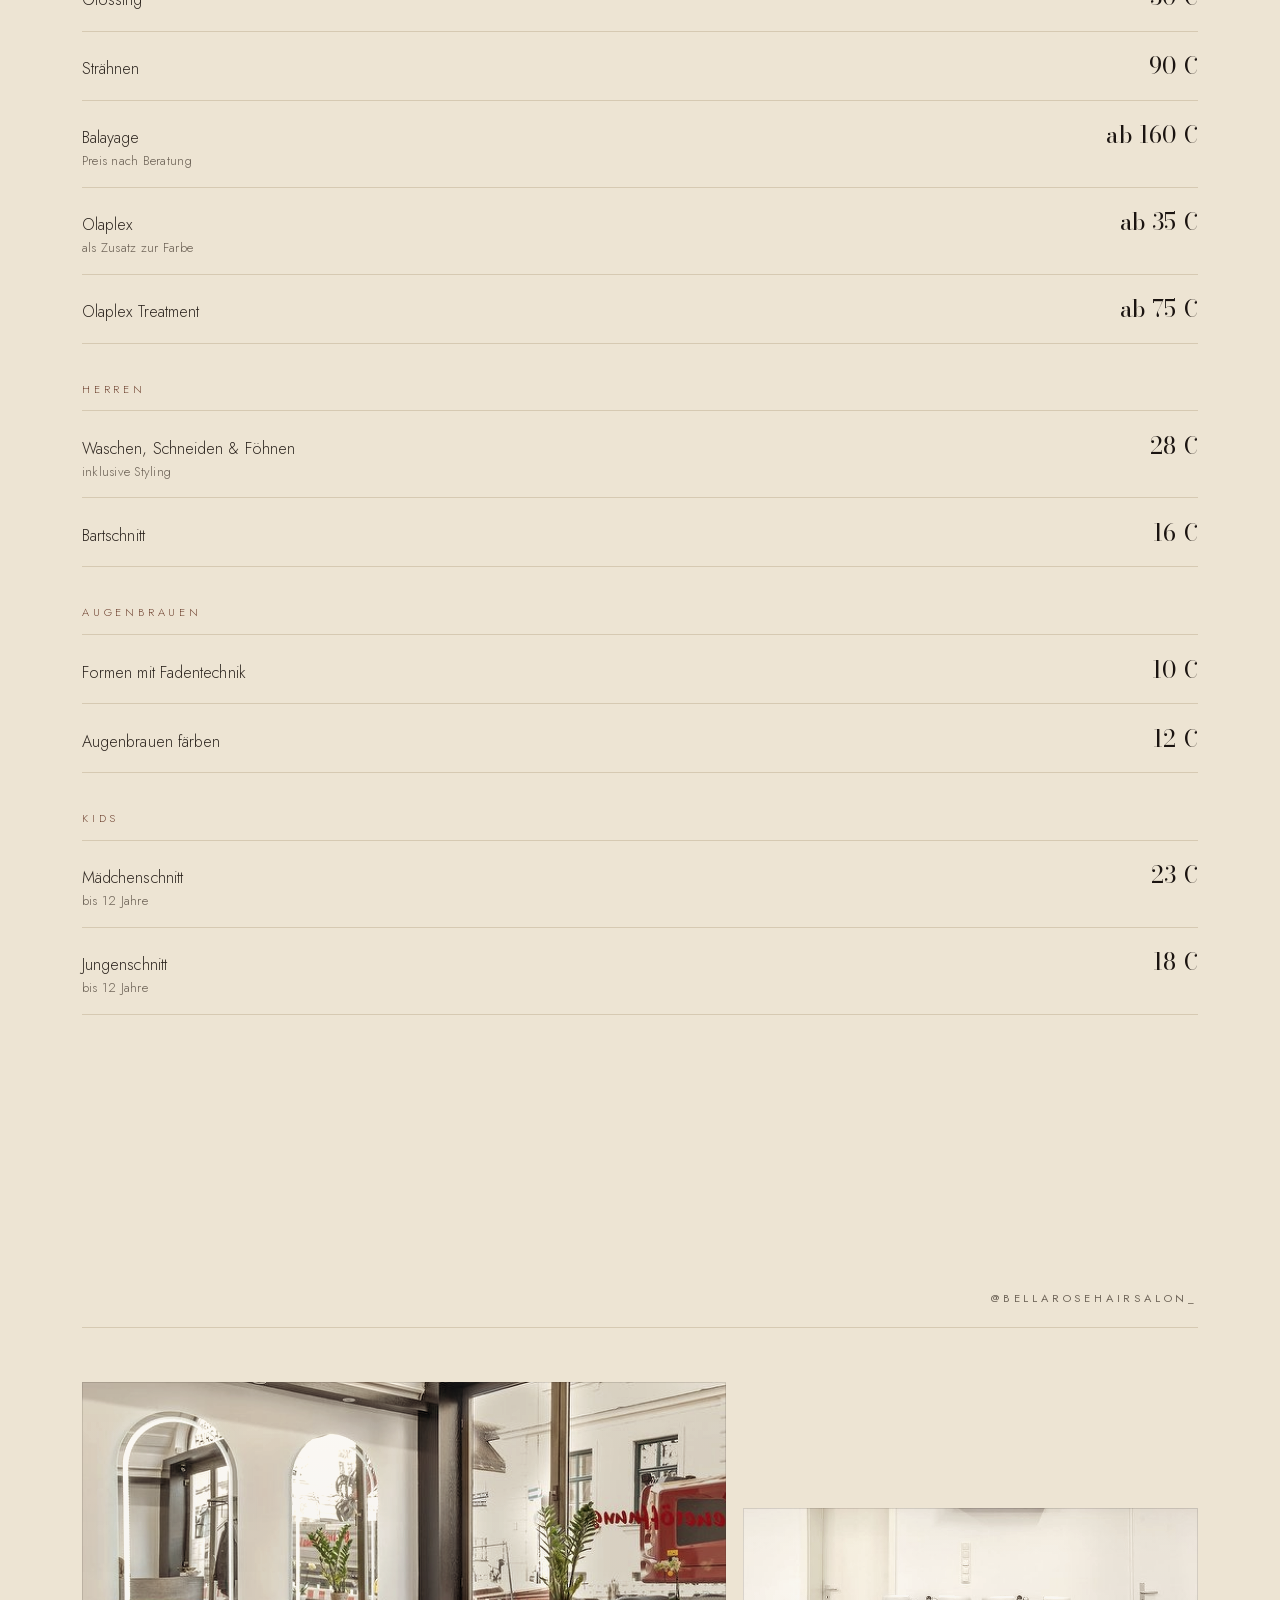
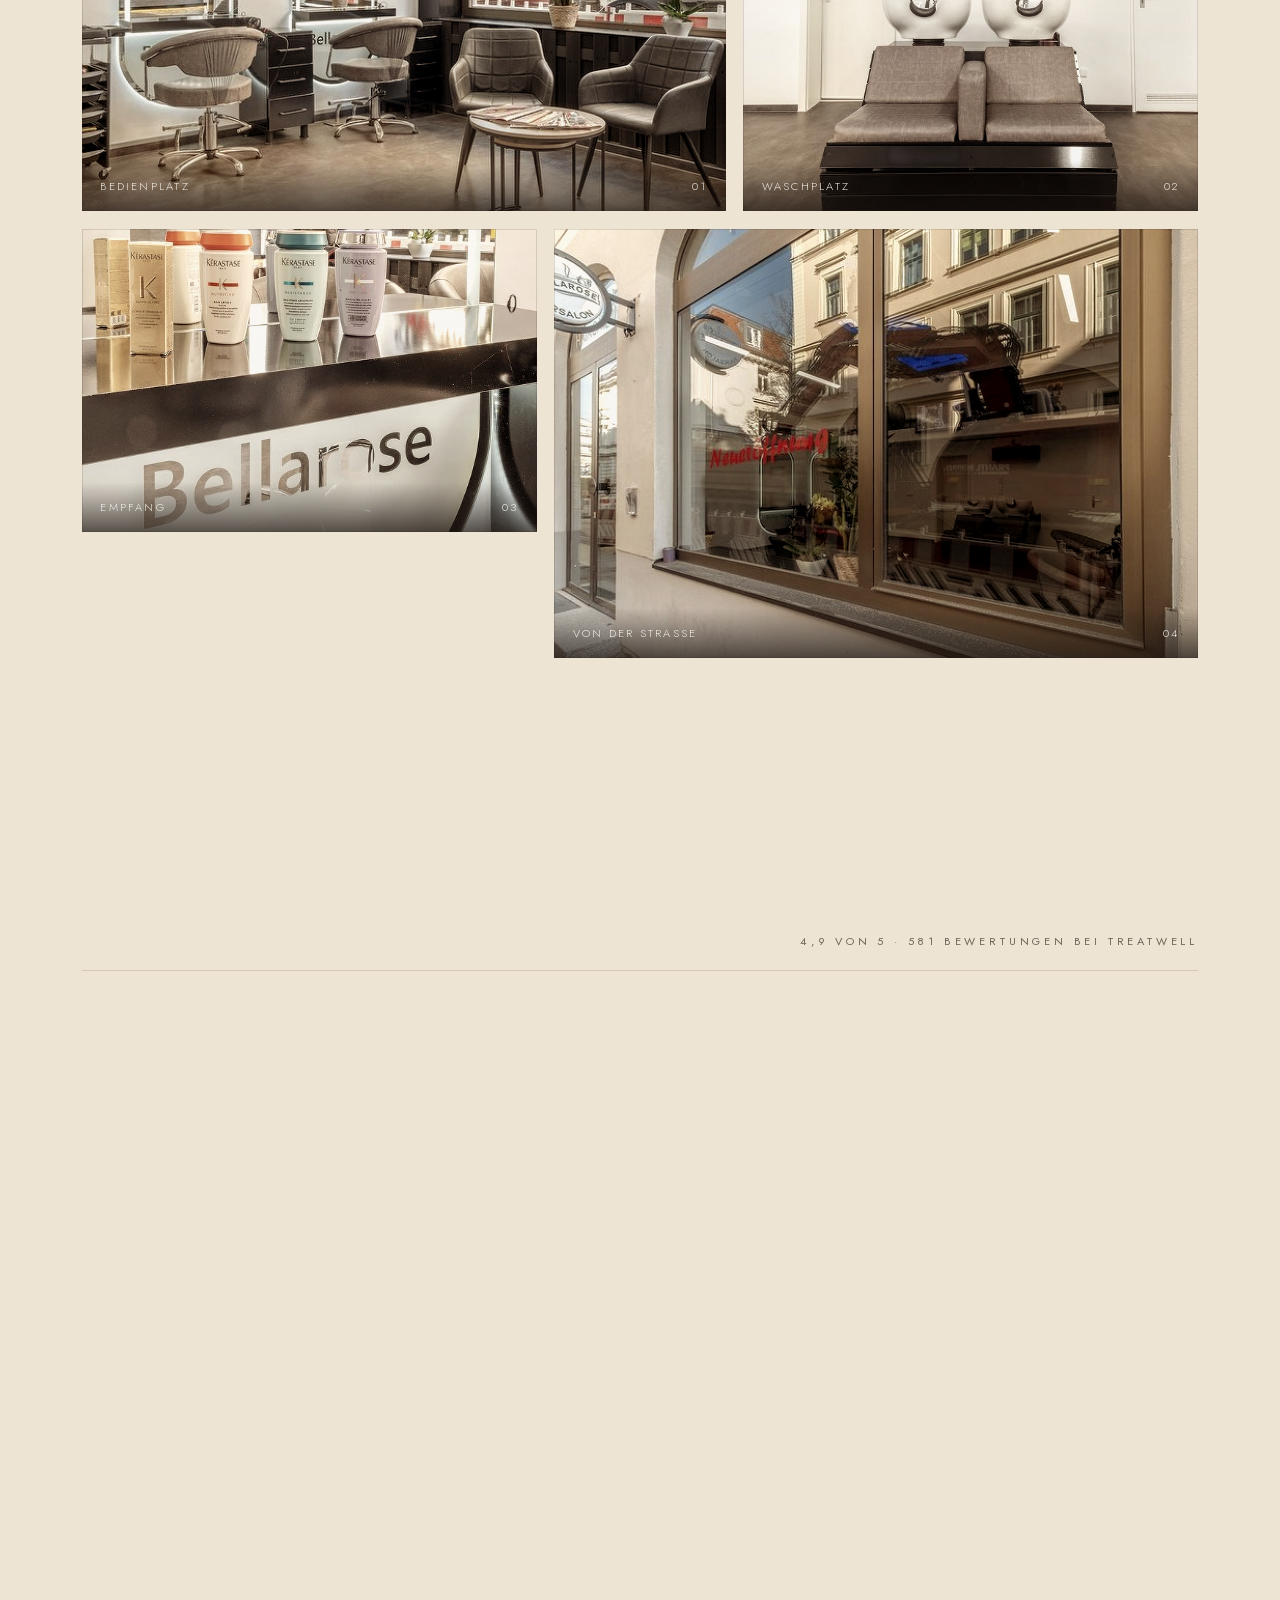
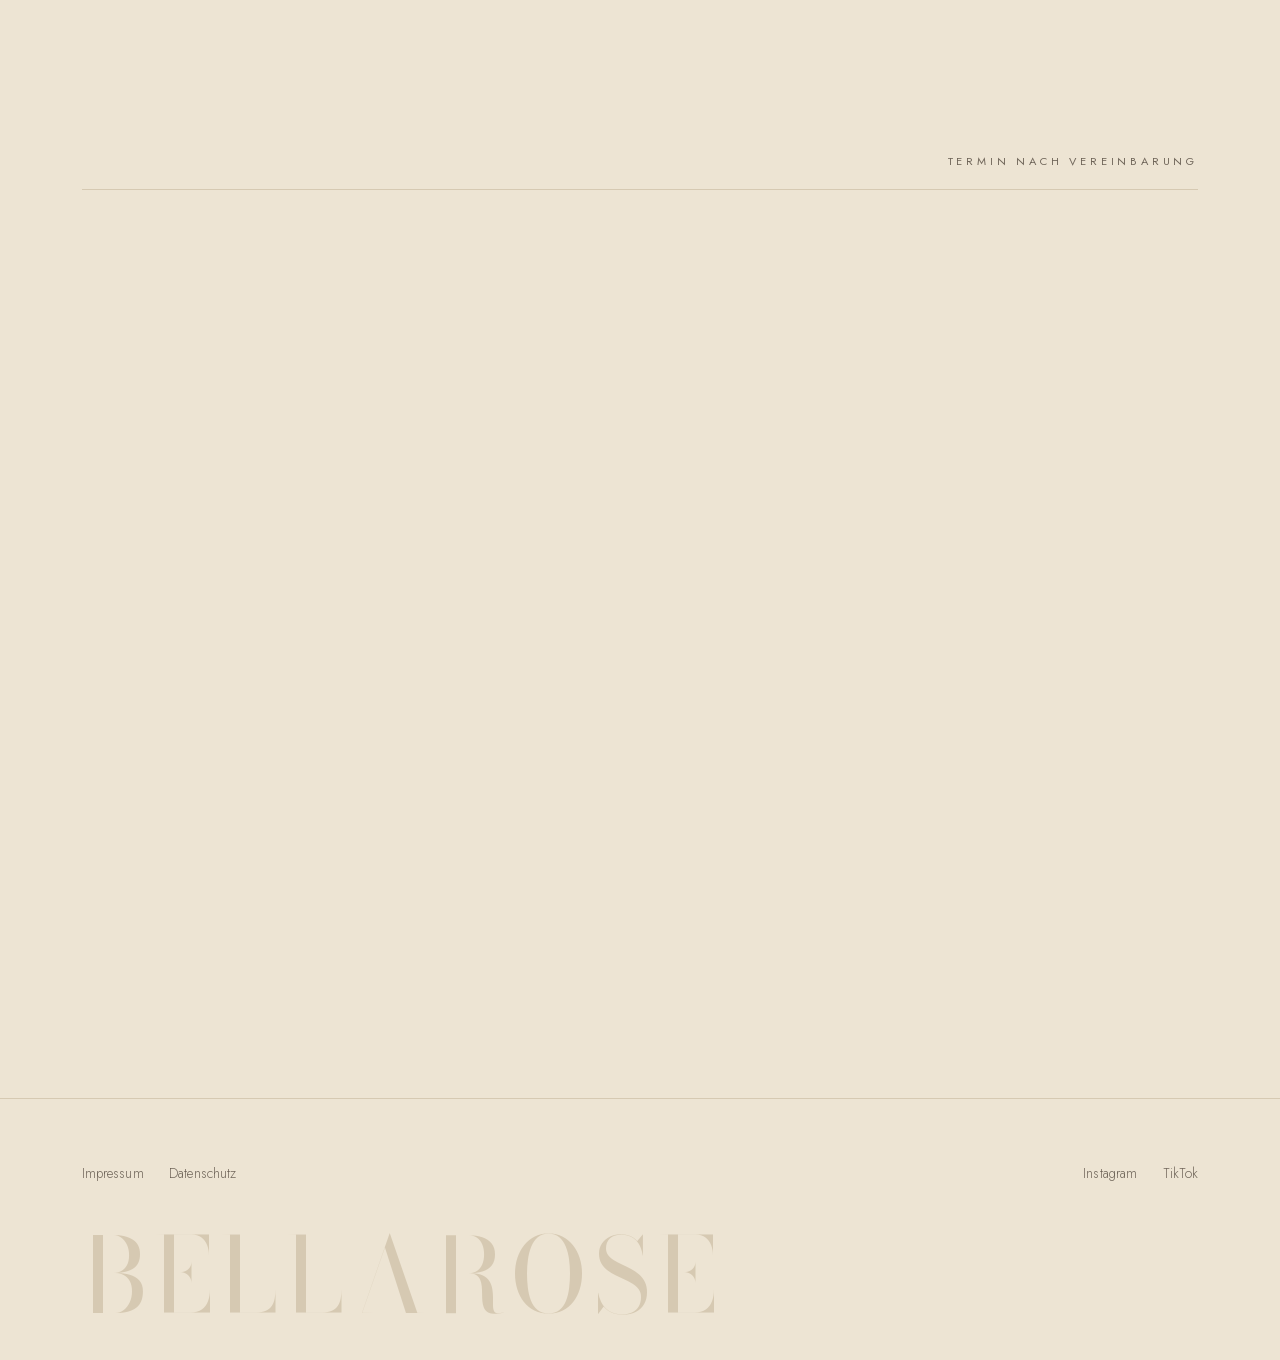
==== commit 4beab5b9: "Add files via upload" ====
--- a/index.html
+++ b/index.html
@@ -221,148 +221,97 @@
 }
 
 /* ============================================================
-   LADESEQUENZ — Colour & Cut
-   Der Name wird gefärbt, dann fährt die Klinge durch und der
-   Bildschirm fällt in Strähnen zu Boden.
+   LADESEQUENZ — Durch den Bogen
+   Ein Bogen-Fenster zeichnet sich genau dort, wo der Hero-Bogen
+   steht; man sieht den Salon schon hindurch. Dann skaliert das
+   ganze Tor auf und man tritt durch den Bogen in die Seite ein.
+   Eine Ebene, nur transform und opacity — nichts kann ruckeln.
+   Die Lochgeometrie rechnet drawGate() aus der echten Lage des
+   Hero-Bogens; hier stehen nur Zustaende und Uebergaenge.
    ============================================================ */
 #gate{
   position:fixed; inset:0; z-index:1000; pointer-events:none;
-  background:var(--paper); overflow:hidden;
 }
 #gate.is-done{ display:none; }
-/* Sobald die Strähnen fallen, darf kein Grund mehr dahinterstehen */
-#gate.is-falling{ background:transparent; }
-
-/* --- Die Strähnen --- */
-.cut{ position:absolute; inset:0; display:flex; }
-.cut__strip{
-  flex:1 1 auto; background:var(--paper);
+
+/* Das Tor: Papier mit Bogen-Loch, als ein einziges SVG */
+.gate__svg{
+  position:absolute; inset:0; width:100%; height:100%; display:block;
   will-change:transform;
-  /* Beschleunigend — Haar fällt, es gleitet nicht */
-  transition:transform var(--dur,1000ms) cubic-bezier(0.45,0.02,0.86,0.42) var(--del,0ms);
-}
-#gate.is-falling .cut__strip{
-  transform:translate(var(--dx,0), 116vh) rotate(var(--rot,0deg));
-}
-
-/* --- Die Klinge --- */
-.blade{
-  position:absolute; left:0; right:0; top:56%; height:1px;
-  background:linear-gradient(90deg,
-    transparent 0%, var(--line) 8%, var(--muted) 38%,
-    var(--ink-strong) 62%, var(--muted) 84%, transparent 100%);
-  transform:scaleX(0); transform-origin:left center;
-  opacity:0;
-}
-.blade__glint{
-  position:absolute; top:56%; left:0;
-  width:clamp(60px,9vw,110px); height:clamp(60px,9vw,110px);
-  margin-top:calc(clamp(60px,9vw,110px) / -2);
-  border-radius:50%; opacity:0; pointer-events:none;
-  background:radial-gradient(circle,
-    rgba(255,252,246,.95) 0%, rgba(210,174,104,.42) 34%, transparent 68%);
-  filter:blur(3px);
-}
-#gate.is-cutting .blade{
-  opacity:1;
-  animation:blade var(--sweep,540ms) cubic-bezier(0.5,0.05,0.3,1) forwards;
-}
-#gate.is-cutting .blade__glint{
-  animation:glint var(--sweep,540ms) cubic-bezier(0.5,0.05,0.3,1) forwards;
-}
-@keyframes blade{
-  0%   { transform:scaleX(0) }
-  72%  { transform:scaleX(1); opacity:1 }
-  100% { transform:scaleX(1); opacity:0 }
-}
-@keyframes glint{
-  0%   { transform:translateX(-60%); opacity:0 }
-  10%  { opacity:1 }
-  78%  { opacity:1 }
-  100% { transform:translateX(100vw); opacity:0 }
-}
-
-/* --- Wortmarke --- */
+  /* Eintritt beschleunigt erst, dann gleitet er aus — wie ein
+     Schritt nach vorn. --gs setzt das Skript aus der Lochgroesse. */
+  transition:transform 1200ms cubic-bezier(0.55,0,0.2,1);
+}
+#gate.is-open .gate__svg{ transform:scale(var(--gs,8)); }
+.gate__paper{ fill:var(--paper); }
+.gate__rail{
+  fill:none; stroke:var(--line); stroke-width:1; vector-effect:non-scaling-stroke;
+  stroke-dasharray:100; stroke-dashoffset:100;
+  transition:stroke-dashoffset 1100ms cubic-bezier(0.4,0,0.25,1);
+}
+#gate.is-in .gate__rail{ stroke-dashoffset:0; }
+.gate__glow{
+  fill:none; stroke:#C89A6B; stroke-width:2; vector-effect:non-scaling-stroke;
+  stroke-linecap:round; stroke-dasharray:12 88; stroke-dashoffset:100;
+  filter:drop-shadow(0 0 4px rgba(200,154,107,.85)); opacity:0;
+}
+#gate.is-led .gate__glow{
+  opacity:1; stroke-dashoffset:-40;
+  transition:stroke-dashoffset 1400ms linear;
+}
+
+/* --- Wortmarke: Name links, Balayage-Lichtzug einmal hindurch --- */
 .gate__mark{
-  position:absolute; left:50%; top:50%; transform:translate(-50%,-50%);
-  text-align:center; width:min(94vw,860px);
-}
-/* Fällt mit, einen Tick später und mit leichter Drehung */
-#gate.is-falling .gate__mark{
-  transform:translate(-50%,118vh) rotate(-1.6deg);
-  transition:transform 1150ms cubic-bezier(0.45,0.02,0.86,0.42) 90ms;
-}
-
+  position:absolute; left:var(--gut); top:44%; transform:translateY(-50%);
+}
+#gate.is-open .gate__mark{ opacity:0; transition:opacity 320ms var(--e-soft); }
 .gate__word{
-  position:relative; display:inline-block;
   font-family:'Bodoni Moda',Didot,Georgia,serif;
   font-style:italic; font-weight:500;
-  font-size:clamp(2.6rem,11vw,7rem);
-  line-height:1.08; letter-spacing:-0.01em; white-space:nowrap;
-}
-.gate__word .base{
-  color:var(--line); display:block;
-  opacity:0; transform:translateY(14px);
-  transition:opacity 700ms var(--e-soft), transform 1000ms var(--e-expo);
-}
-.gate__word .paint{
-  position:absolute; inset:0; display:block;
+  font-size:clamp(2.6rem,7.5vw,6rem);
+  line-height:1.1; letter-spacing:-0.01em; white-space:nowrap;
+  /* Ink bleibt an beiden Enden stehen — der Farbzug ist nur zu
+     Gast in den Buchstaben, wie Licht auf frischer Farbe */
   background:linear-gradient(96deg,
-    var(--t-honig) 0%, #C99A5B 26%, var(--t-karamell) 48%,
-    var(--t-kupfer) 74%, var(--t-hasel) 100%);
-  -webkit-background-clip:text; background-clip:text;
-  color:transparent;
-  clip-path:inset(0 100% 0 0);
-  transition:clip-path 1400ms cubic-bezier(0.42,0.02,0.32,1);
-}
-
-/* --- Der Pinsel --- */
-.gate__brush{
-  position:absolute; top:50%; left:0;
-  width:clamp(70px,9vw,120px); height:clamp(90px,17vw,150px);
-  border-radius:50%;
-  background:radial-gradient(60% 50% at 50% 50%,
-    rgba(201,154,91,.6) 0%, rgba(174,123,69,.28) 45%, transparent 72%);
-  filter:blur(14px);
-  opacity:0; transform:translate(-60%,-50%) rotate(-9deg);
-  pointer-events:none;
-}
-#gate.is-painting .gate__brush{
-  animation:brush 1400ms cubic-bezier(0.42,0.02,0.32,1) forwards;
-}
-@keyframes brush{
-  0%   { opacity:0; transform:translate(-60%,-50%) rotate(-9deg) scaleY(.9) }
-  9%   { opacity:1 }
-  90%  { opacity:1 }
-  100% { opacity:0; transform:translate(calc(100% * var(--travel,7)),-50%) rotate(-9deg) scaleY(1.05) }
-}
-
-/* --- Linie und Unterzeile --- */
-.gate__rule{
-  height:1px; background:var(--line); margin:1.5rem auto 0;
-  width:0; transition:width 900ms var(--e-expo);
+    var(--ink-strong) 0%, var(--ink-strong) 38%,
+    var(--t-honig) 46%, var(--t-karamell) 50%, var(--t-kupfer) 54%,
+    var(--ink-strong) 62%, var(--ink-strong) 100%);
+  background-size:260% 100%; background-position:100% 0;
+  -webkit-background-clip:text; background-clip:text; color:transparent;
+  opacity:0; transform:translateY(18px);
+  transition:opacity 600ms var(--e-soft), transform 900ms var(--e-expo);
+}
+#gate.is-in .gate__word{ opacity:1; transform:translateY(0); }
+#gate.is-shine .gate__word{
+  transition:opacity 600ms var(--e-soft), transform 900ms var(--e-expo),
+             background-position 1300ms cubic-bezier(0.4,0,0.3,1);
+  background-position:0% 0;
 }
 .gate__sub{
-  margin-top:1.15rem; opacity:0; color:var(--muted);
-  transition:opacity 700ms var(--e-soft);
-}
-
-/* --- Zustände --- */
-#gate.is-in .gate__word .base{ opacity:1; transform:translateY(0); }
-#gate.is-painting .gate__word .paint{ clip-path:inset(0 -2% 0 0); }
-#gate.is-set .gate__rule{ width:min(64vw,380px); }
-#gate.is-set .gate__sub{ opacity:1; }
+  margin-top:1.3rem; opacity:0;
+  transition:opacity 600ms var(--e-soft) 250ms;
+}
+#gate.is-in .gate__sub{ opacity:1; }
 
 .gate__skip{
   position:absolute; right:var(--gut); bottom:2rem;
-  background:none; border:0; cursor:pointer; color:var(--muted);
+  /* Papiergrund: auf dem Desktop steht der Knopf im Foto-Fenster */
+  background:var(--paper); padding:.45rem .9rem;
+  border:0; cursor:pointer; color:var(--muted);
   font-family:'Jost',sans-serif; pointer-events:auto;
   opacity:0; visibility:hidden;
   transition:opacity 600ms var(--e-soft), visibility 0s linear 600ms, color 300ms;
 }
-#gate.is-set .gate__skip{ opacity:1; visibility:visible; transition-delay:0s; }
-#gate.is-cutting .gate__skip{ opacity:0; visibility:hidden; }
+#gate.is-in .gate__skip{ opacity:1; visibility:visible; transition-delay:400ms, 400ms; }
+#gate.is-open .gate__skip{ opacity:0; visibility:hidden; transition-delay:0s; }
 .gate__skip:hover{ color:var(--accent); }
+
+/* Handy: Loch sitzt mittig unten, der Name wandert nach oben —
+   dieselbe Aufteilung wie der Hero dahinter */
+@media (max-width:1000px){
+  .gate__mark{ top:calc(4.6rem + env(safe-area-inset-top) + 1.8rem); transform:none; }
+  .gate__word{ font-size:clamp(2.4rem,11vw,4.5rem); }
+}
 
 /* Beim Heben zieht jede Bahn den darunterliegenden Streifen der
    Seite mit. Gleiche Dauer und Kurve wie die Strähnen — die
@@ -1212,7 +1161,6 @@
   .len{ width:100%; }
   .len__btn{ flex:1; padding:.9rem .4rem; }
 
-  .gate__word{ font-size:1.3rem; letter-spacing:.32em; text-indent:.32em; }
   .gate__skip{ right:1.25rem; bottom:calc(1.5rem + env(safe-area-inset-bottom)); }
   .foot__grid{ gap:1.2rem; }
 }
@@ -1227,7 +1175,6 @@
 
 /* Sehr schmale Geräte: Tracking der Wortmarke weiter zurücknehmen */
 @media (max-width:360px){
-  .gate__word{ font-size:1.1rem; letter-spacing:.24em; text-indent:.24em; }
   .nav__mark{ letter-spacing:.22em; text-indent:.22em; }
 }
 
@@ -1247,8 +1194,7 @@
      Segmente auf halber Deckkraft in der Gegend herum */
   .hero__trace .glow{ display:none; }
   .vc__led{ display:none; }
-  .cut__strip{ transform:none; }
-  .blade,.blade__glint{ display:none; }
+  .gate__glow{ display:none; }
   .gal__inner{ transform:none; }
   /* Ohne Bewegung: ein Standbild statt drei Bildschirmhöhen Scrollweg */
   .reel{ height:100svh !important; }
@@ -1272,16 +1218,13 @@
 
 <!-- ============================ FLÜGEL ============================ -->
 <div id="gate">
-  <div class="cut" id="cut" aria-hidden="true"></div>
-  <div class="blade" aria-hidden="true"></div>
-  <div class="blade__glint" aria-hidden="true"></div>
+  <svg class="gate__svg" id="gateSvg" preserveAspectRatio="none" aria-hidden="true">
+    <path class="gate__paper" fill-rule="evenodd" d=""/>
+    <path class="gate__rail" pathLength="100" d=""/>
+    <path class="gate__glow" pathLength="100" d=""/>
+  </svg>
   <div class="gate__mark">
-    <div class="gate__word" id="gateWord">
-      <span class="base">Bellarose</span>
-      <span class="paint" aria-hidden="true">Bellarose</span>
-      <span class="gate__brush" id="gateBrush" aria-hidden="true"></span>
-    </div>
-    <div class="gate__rule" aria-hidden="true"></div>
+    <div class="gate__word">Bellarose</div>
     <div class="gate__sub label">Colour &amp; Cut &middot; München</div>
   </div>
   <button class="gate__skip label" id="gateSkip" type="button">Überspringen</button>
@@ -1327,14 +1270,17 @@
 
 <!-- ============================ HERO ============================ -->
 <section class="hero wrap">
-  <div class="hero__stage lift">
+  <!-- Kein .lift: der Bogen muss von Anfang an durch das Loch der
+       Ladesequenz sichtbar sein — er IST deren Fenster. -->
+  <div class="hero__stage">
     <svg class="hero__trace" id="archTrace" viewBox="0 0 100 152" aria-hidden="true">
       <path class="rail" pathLength="100" d=""/>
       <path class="glow" pathLength="100" d=""/>
     </svg>
     <div class="hero__arch pic">
-      <img src="bilder/salon-spiegelplaetze.jpg" width="1280" height="800" fetchpriority="high"
-           alt="Zwei Bedienplätze mit beleuchteten Bogenspiegeln und verchromten Sesseln">
+      <img src="bilder/salon-barberstuehle.jpg" width="720" height="480" fetchpriority="high"
+           style="object-position:46% 50%"
+           alt="Zwei Barberstühle aus Chrom und Wildleder vor der beleuchteten Bellarose-Theke">
     </div>
   </div>
 
@@ -1369,9 +1315,8 @@
      ==================================================================== -->
 <section class="reel" id="reel">
   <div class="reel__stage">
-    <img class="reel__still" src="bilder/salon-barberstuehle.jpg" width="720" height="480"
-         style="object-position:50% 40%"
-         alt="Zwei Barberstühle aus Chrom und Wildleder vor der beleuchteten Bellarose-Theke">
+    <img class="reel__still" src="bilder/salon-spiegelplaetze.jpg" width="1280" height="800"
+         alt="Zwei Bedienplätze mit beleuchteten Bogenspiegeln und verchromten Sesseln">
     <span class="reel__wash" aria-hidden="true"></span>
     <canvas class="reel__canvas" id="reelCanvas" aria-hidden="true"></canvas>
     <div class="reel__vig" aria-hidden="true"></div>
@@ -1620,88 +1565,80 @@
   ['Donnerstag','09 – 19 Uhr'], ['Freitag','09 – 19 Uhr'], ['Samstag','09 – 17 Uhr'], ['Sonntag','Geschlossen']
 ];
 
-/* ---------- Ladesequenz ---------- */
-var gate  = document.getElementById('gate');
-var brush = document.getElementById('gateBrush');
-var word  = document.getElementById('gateWord');
-
-var small = window.matchMedia('(max-width: 760px)').matches;
-var STRIPS = small ? 20 : 32;
-
-/* Fester Startwert: die Streuung sieht zufällig aus, ist aber
-   bei jedem Aufruf identisch — kein Zittern zwischen Ladevorgängen. */
-function makeRnd(seed){
-  return function(){
-    seed = (seed * 1103515245 + 12345) & 0x7fffffff;
-    return (seed >>> 16) / 32768;
-  };
-}
-
-/* Verzögerung nach x-Position — der Schnitt läuft von links nach rechts */
-var stripDelay = [];
-
-(function buildCut(){
-  var host = document.getElementById('cut');
-  if (!host) return;
-  var rnd = makeRnd(1907);
-
-  for (var i = 0; i < STRIPS; i++){
-    var t = STRIPS > 1 ? i / (STRIPS - 1) : 0;
-    var del = Math.round(t * 300 + rnd() * 110);
-    var d = document.createElement('div');
-    d.className = 'cut__strip';
-    /* Ungleiche Breiten — gleichmäßige Streifen wirken wie Jalousie */
-    d.style.flexGrow = (0.72 + rnd() * 0.62).toFixed(3);
-    d.style.setProperty('--del', del + 'ms');
-    d.style.setProperty('--dur', Math.round(820 + rnd() * 340) + 'ms');
-    d.style.setProperty('--rot', ((rnd() - 0.5) * 2.6).toFixed(2) + 'deg');
-    d.style.setProperty('--dx',  ((rnd() - 0.5) * 26).toFixed(0) + 'px');
-    host.appendChild(d);
-    stripDelay.push(del);
-  }
-})();
-
-/* Der Streifen der Seite steigt, während seine Strähne fällt */
+/* ---------- Ladesequenz: Durch den Bogen ---------- */
+var gate = document.getElementById('gate');
+
+/* Das Loch im Tor liegt exakt auf dem Hero-Bogen — die Geometrie
+   wird aus dessen echter Lage gemessen, nicht geraten. Die Kontur
+   sitzt auf derselben Linie wie #archTrace, damit nach dem Eintritt
+   nahtlos die Linie des Heros uebernimmt. */
+function drawGate(){
+  var svg  = document.getElementById('gateSvg');
+  var arch = document.querySelector('.hero__arch');
+  var line = document.getElementById('archTrace');
+  if (!svg || !arch) return;
+
+  var W = window.innerWidth, H = window.innerHeight;
+  var a = arch.getBoundingClientRect();
+  var r = a.width / 2;
+  var cy = a.top + r;                     /* Mittelpunkt des Halbkreises */
+
+  svg.setAttribute('viewBox', '0 0 ' + W + ' ' + H);
+  var hole = 'M' + a.left + ',' + H + ' L' + a.left + ',' + cy +
+             ' A' + r + ',' + r + ' 0 0 1 ' + a.right + ',' + cy +
+             ' L' + a.right + ',' + H + ' Z';
+  svg.querySelector('.gate__paper')
+     .setAttribute('d', 'M0,0 H' + W + ' V' + H + ' H0 Z ' + hole);
+
+  /* Kontur auf der Aussenlinie des Heros */
+  var t = line ? line.getBoundingClientRect() : a;
+  var tr = t.width / 2, tcy = t.top + tr;
+  var ring = 'M' + t.left + ',' + H + ' L' + t.left + ',' + tcy +
+             ' A' + tr + ',' + tr + ' 0 0 1 ' + t.right + ',' + tcy +
+             ' L' + t.right + ',' + H;
+  svg.querySelector('.gate__rail').setAttribute('d', ring);
+  svg.querySelector('.gate__glow').setAttribute('d', ring);
+
+  /* Ursprung im Lochzentrum; Skalierung so weit, dass die fernste
+     Bildschirmecke sicher durch das Loch passt */
+  var cx = a.left + r, cz = (cy + H) / 2;
+  svg.style.transformOrigin = cx + 'px ' + cz + 'px';
+  var far = Math.max(
+    Math.hypot(cx, cz), Math.hypot(W - cx, cz),
+    Math.hypot(cx, H - cz), Math.hypot(W - cx, H - cz)
+  );
+  svg.style.setProperty('--gs', Math.ceil(far / r * 1.25));
+}
+
+/* Die Seitenteile steigen von links nach rechts gestaffelt ein,
+   waehrend das Tor sich oeffnet */
 function liftPage(){
-  var els = document.querySelectorAll('.lift');
-  Array.prototype.forEach.call(els, function(el){
-    var r = el.getBoundingClientRect();
-    var col = Math.floor(((r.left + r.width / 2) / window.innerWidth) * STRIPS);
-    col = Math.min(Math.max(col, 0), STRIPS - 1);
-    el.style.transitionDelay = (stripDelay[col] + 120) + 'ms';
+  Array.prototype.forEach.call(document.querySelectorAll('.lift'), function(el){
+    var x = el.getBoundingClientRect().left;
+    el.style.transitionDelay = Math.round(120 + (x / window.innerWidth) * 240) + 'ms';
     el.classList.add('is-lifted');
   });
 }
 
-function setTravel(){
-  if (!brush || !word) return;
-  var bw = brush.offsetWidth || 1;
-  brush.style.setProperty('--travel', ((word.offsetWidth + bw * 0.7) / bw).toFixed(2));
-}
-
-var SWEEP   = small ? 460 : 540;
-var T_IN    = 150;
-var T_PAINT = small ? 480  : 560;   /* Farbzug laeuft 1400 ms */
-var T_SET   = small ? 1900 : 2000;
-var T_CUT   = small ? 2500 : 2700;  /* Klinge faehrt durch */
-var T_FALL  = T_CUT + Math.round(SWEEP * 0.72);
+var T_IN    = 150;    /* Kontur zeichnet sich, Name steigt */
+var T_SHINE = 900;    /* Balayage-Lichtzug durch die Buchstaben */
+var T_LED   = 1250;   /* Lichtband laeuft die Kontur entlang */
+var T_OPEN  = 2450;   /* Eintritt durch den Bogen */
 
 var seen = false;
 try { seen = sessionStorage.getItem('br_gate') === '1'; } catch(e){}
 
 function openGate(){
-  if (gate.classList.contains('is-falling')) return;
-  document.documentElement.style.setProperty('--sweep', SWEEP + 'ms');
-  gate.classList.add('is-cutting');
+  if (gate.classList.contains('is-open')) return;
+  gate.classList.add('is-open');
   document.body.classList.remove('is-locked');
-
+  window.setTimeout(liftPage, 200);
+  try { sessionStorage.setItem('br_gate','1'); } catch(e){}
   window.setTimeout(function(){
-    gate.classList.add('is-falling');
-    liftPage();
-  }, Math.round(SWEEP * 0.72));
-
-  try { sessionStorage.setItem('br_gate','1'); } catch(e){}
-  window.setTimeout(function(){ gate.classList.add('is-done'); scan(); }, SWEEP + 1600);
+    gate.classList.add('is-done');
+    window.removeEventListener('resize', drawGate);
+    scan();
+  }, 1300);
 }
 
 function finishNow(){
@@ -1718,12 +1655,12 @@
 if (reduce || seen){
   finishNow();
 } else {
-  setTravel();
-  window.addEventListener('resize', setTravel);
-  window.setTimeout(function(){ gate.classList.add('is-in'); }, T_IN);
-  window.setTimeout(function(){ setTravel(); gate.classList.add('is-painting'); }, T_PAINT);
-  window.setTimeout(function(){ gate.classList.add('is-set'); }, T_SET);
-  window.setTimeout(openGate, T_CUT);
+  drawGate();
+  window.addEventListener('resize', drawGate);
+  window.setTimeout(function(){ gate.classList.add('is-in'); },    T_IN);
+  window.setTimeout(function(){ gate.classList.add('is-shine'); }, T_SHINE);
+  window.setTimeout(function(){ gate.classList.add('is-led'); },   T_LED);
+  window.setTimeout(openGate, T_OPEN);
   document.getElementById('gateSkip').addEventListener('click', openGate);
 }
 
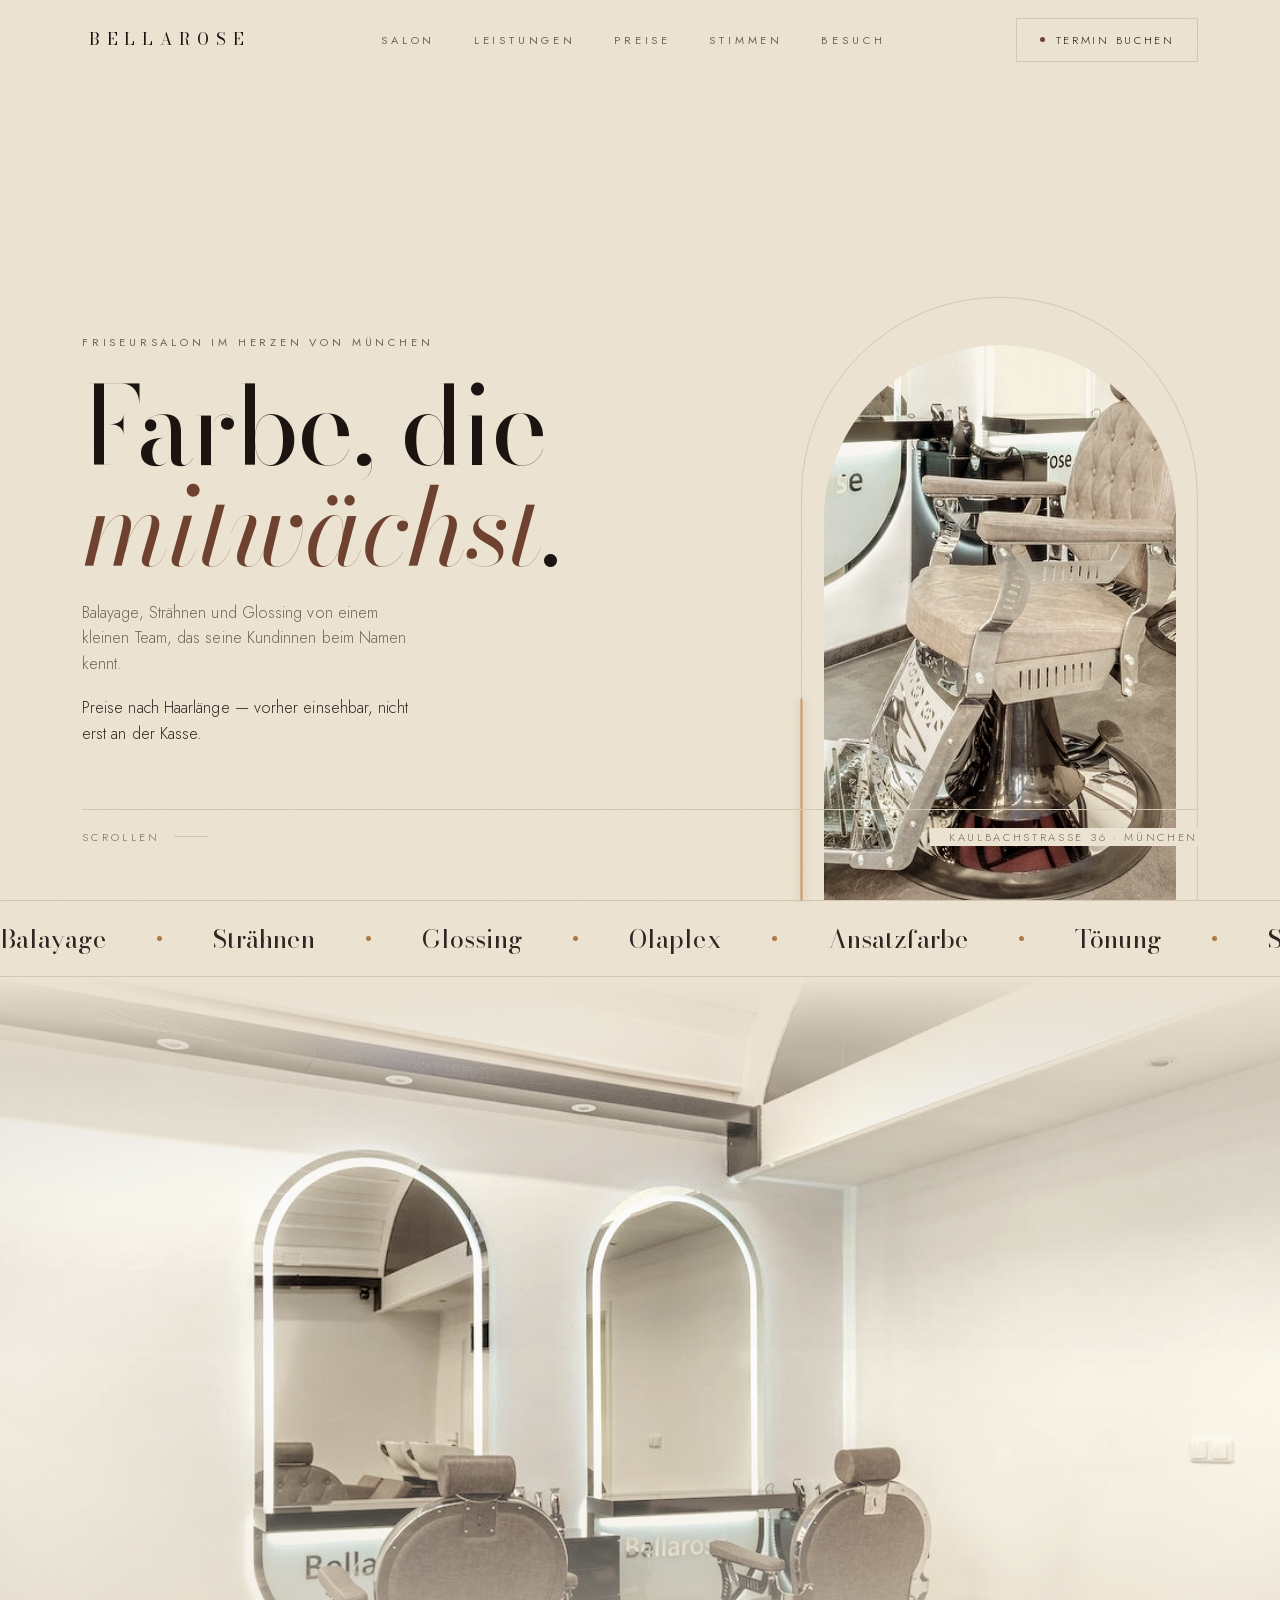
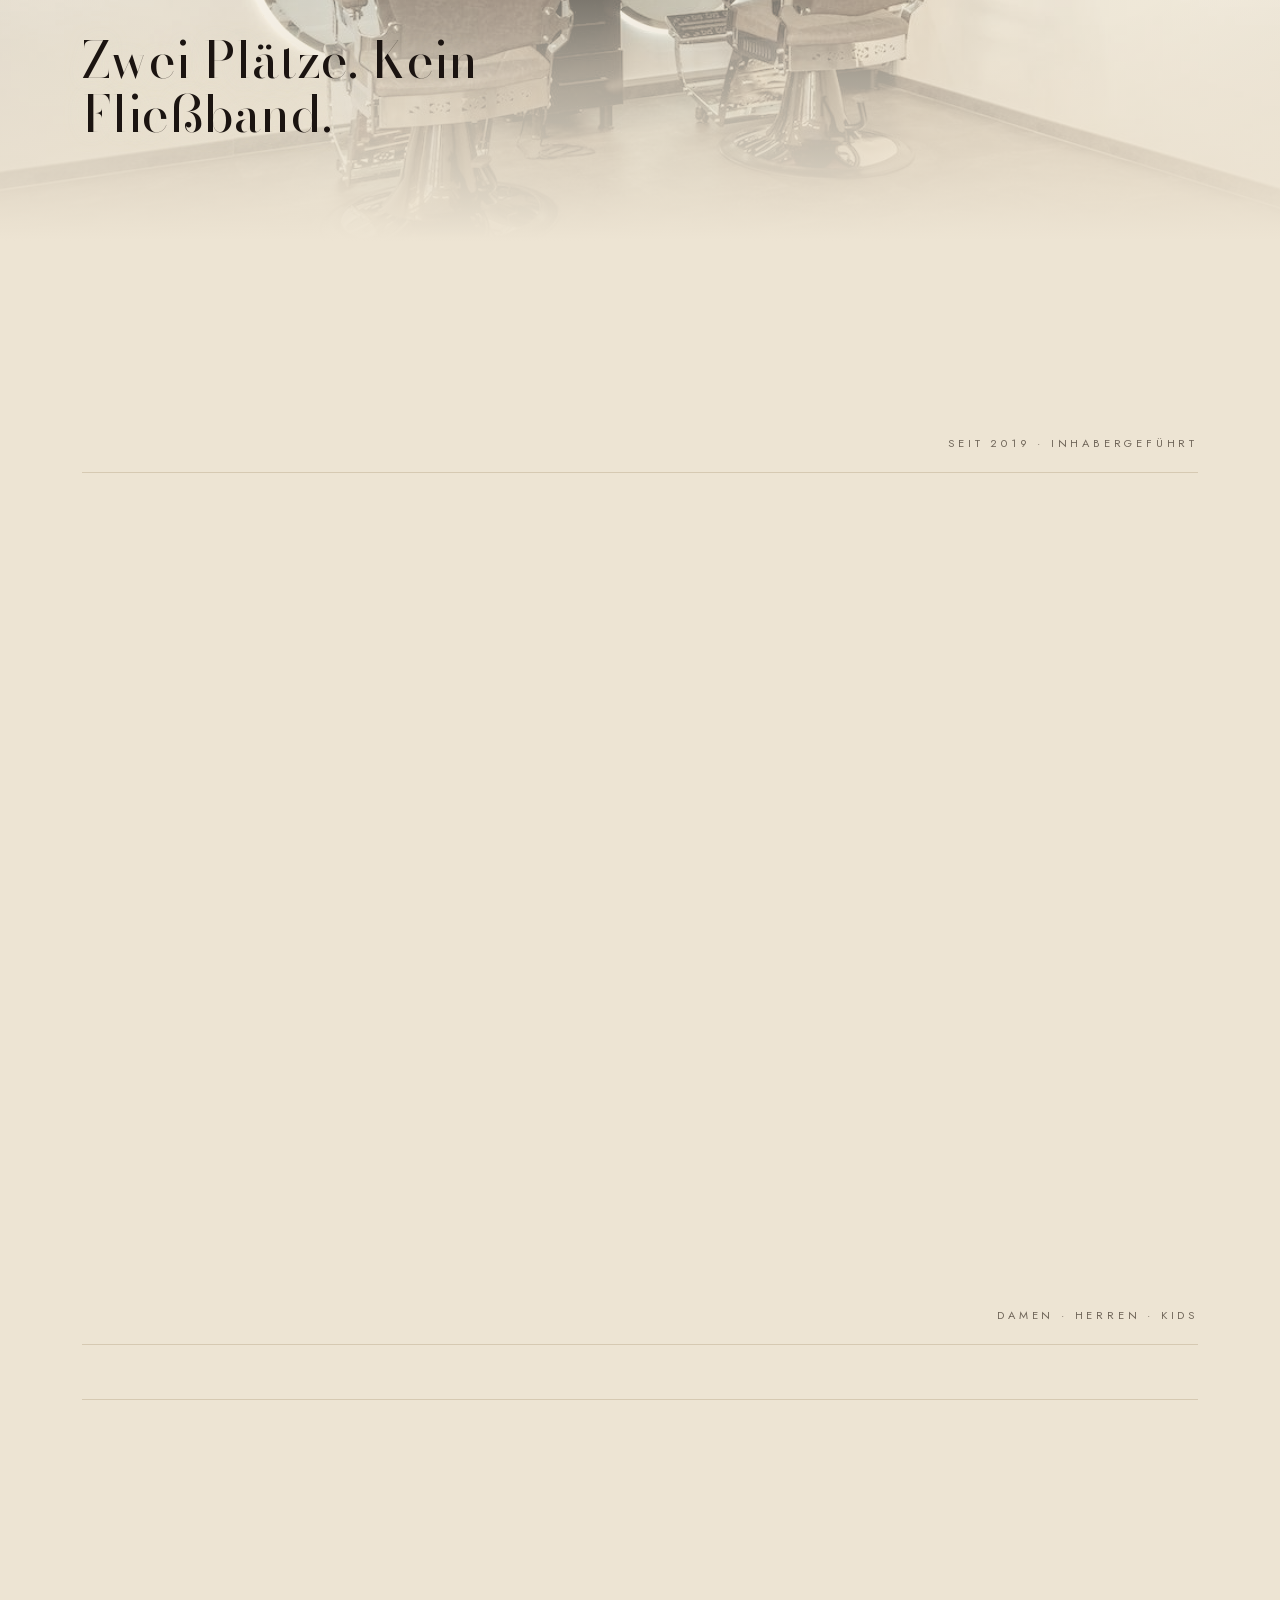
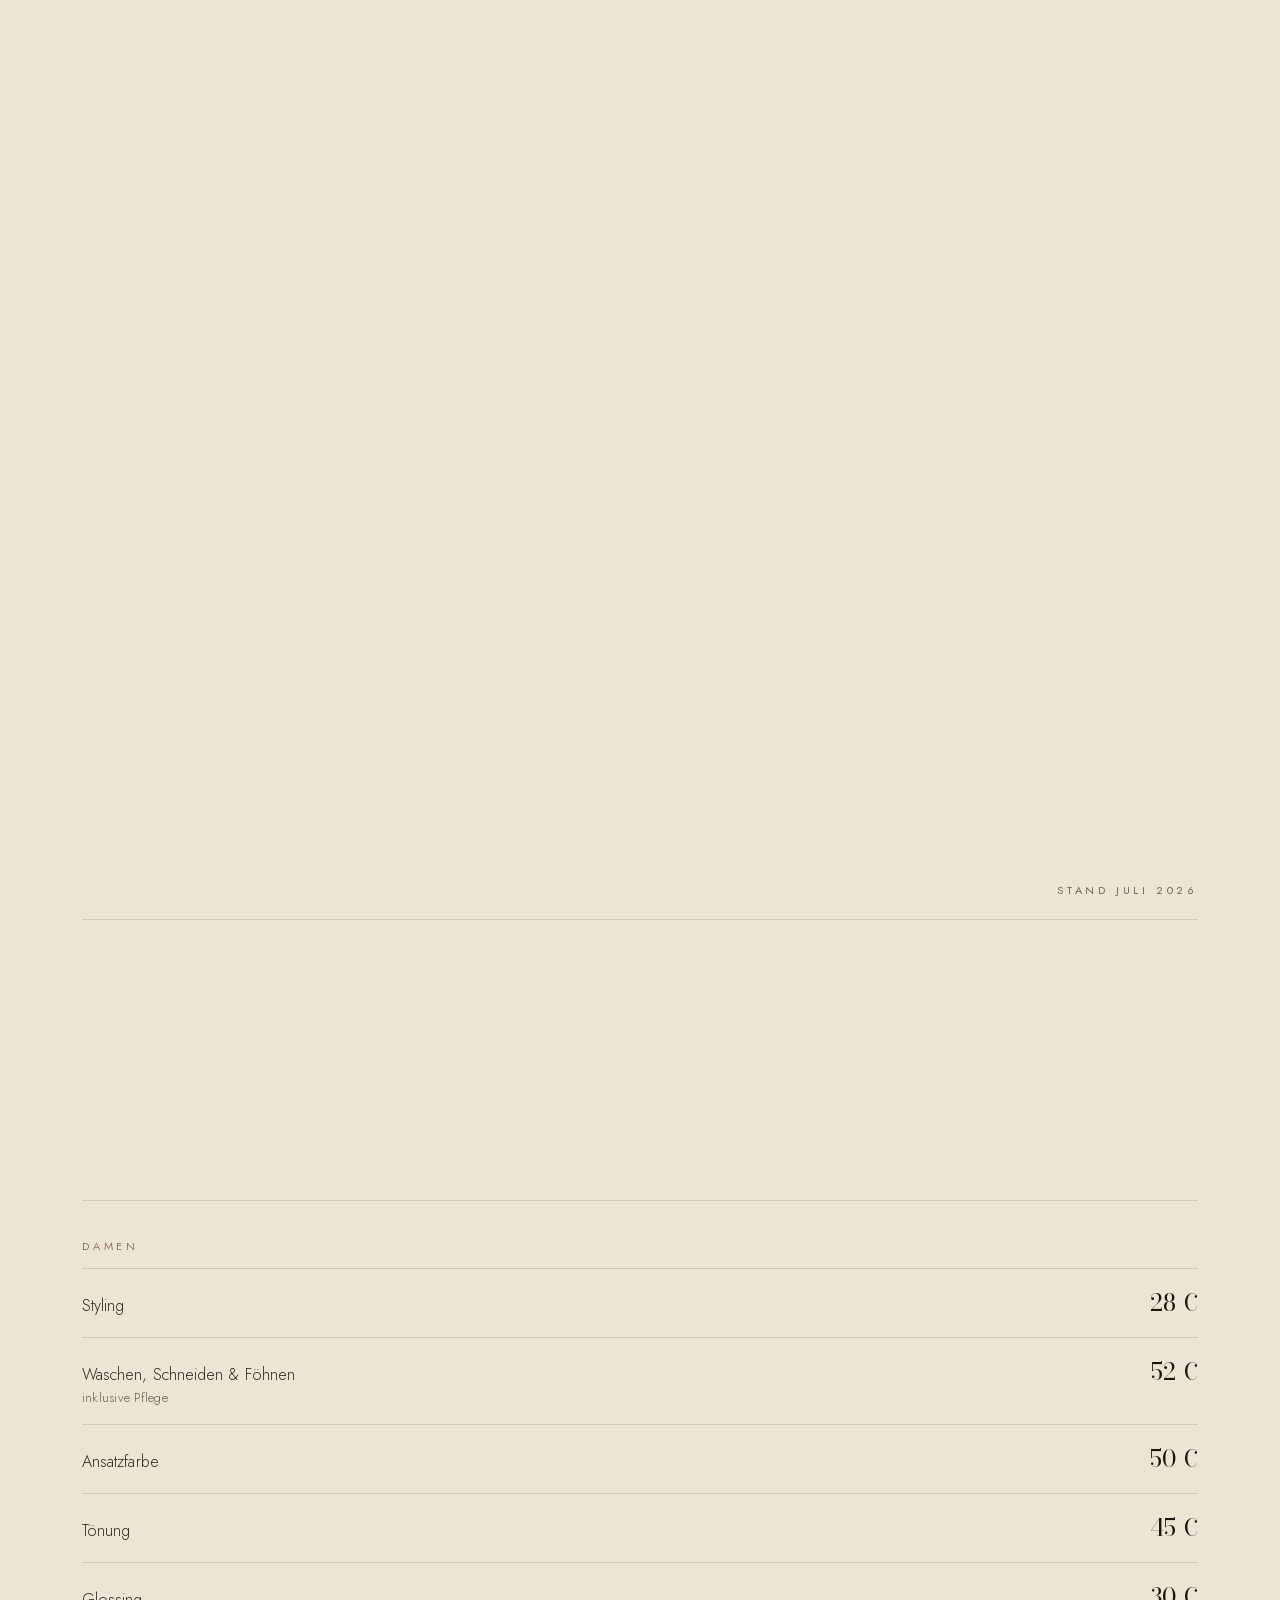
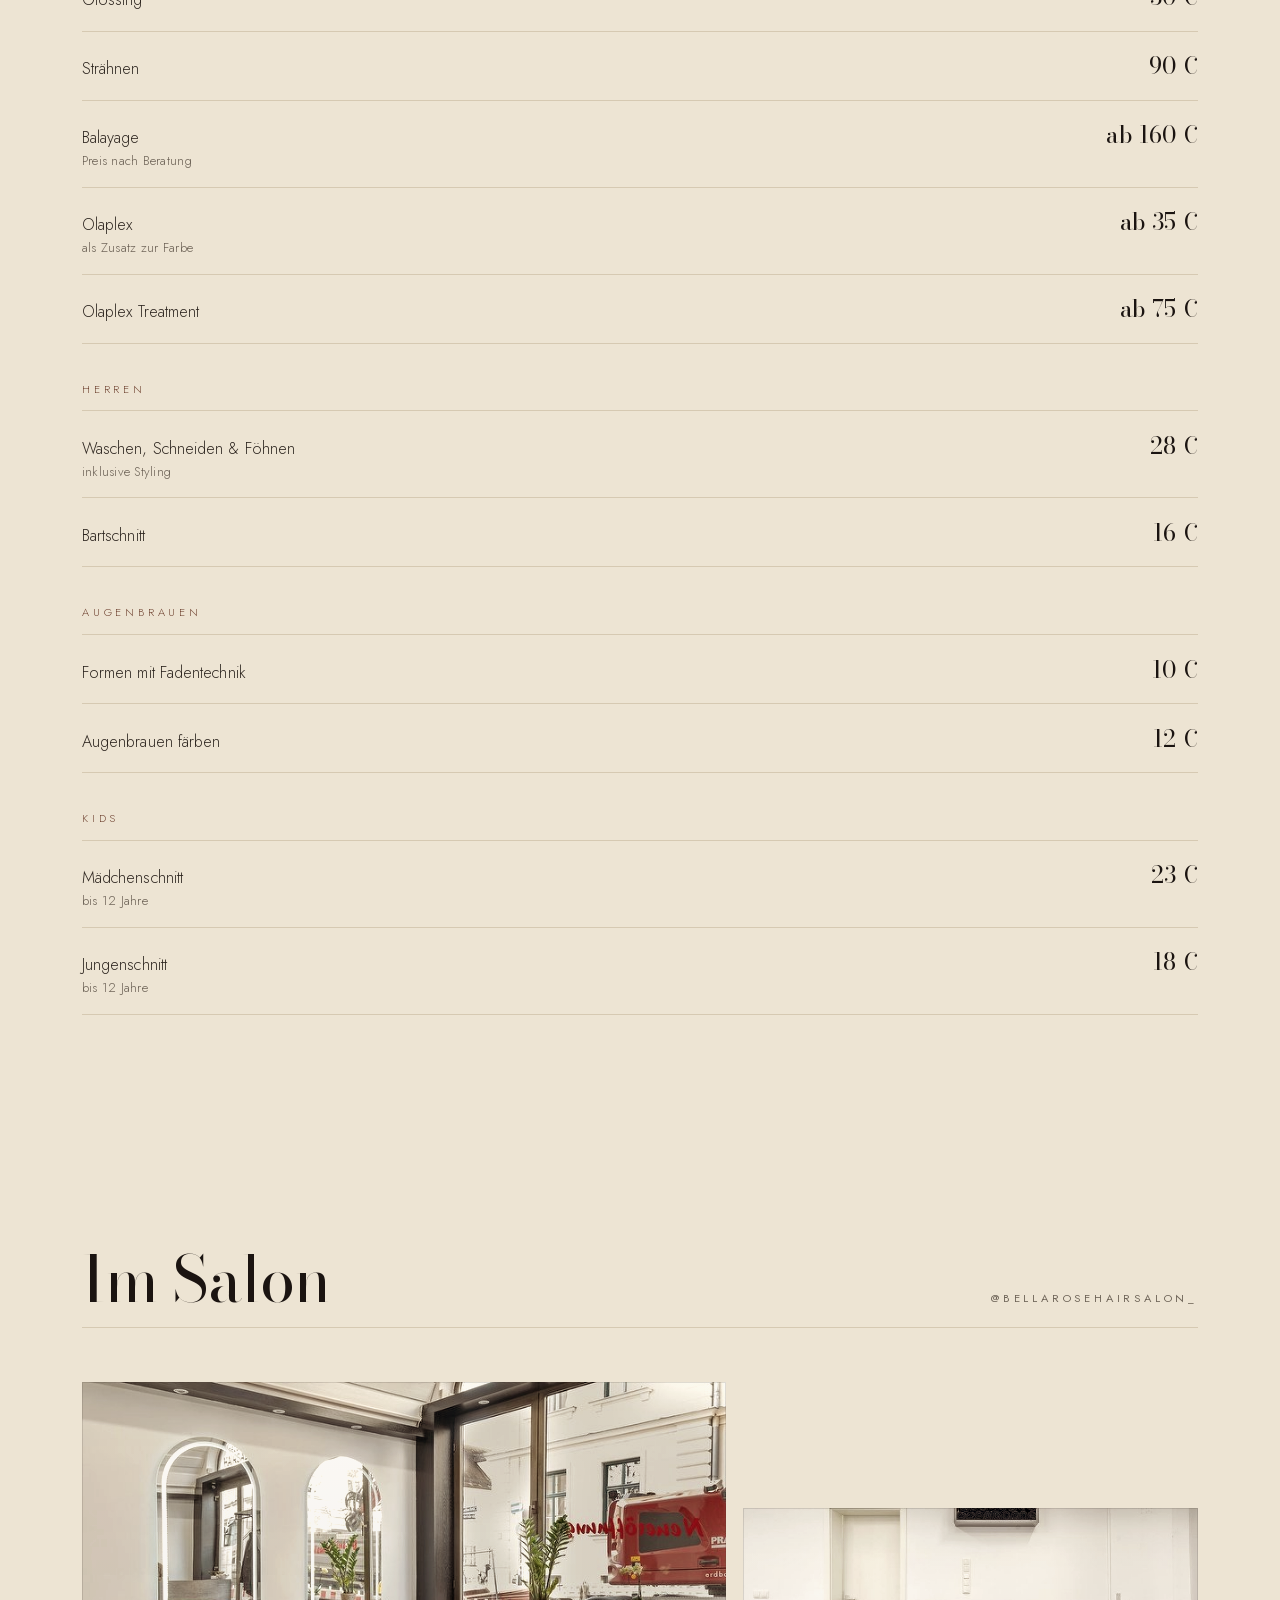
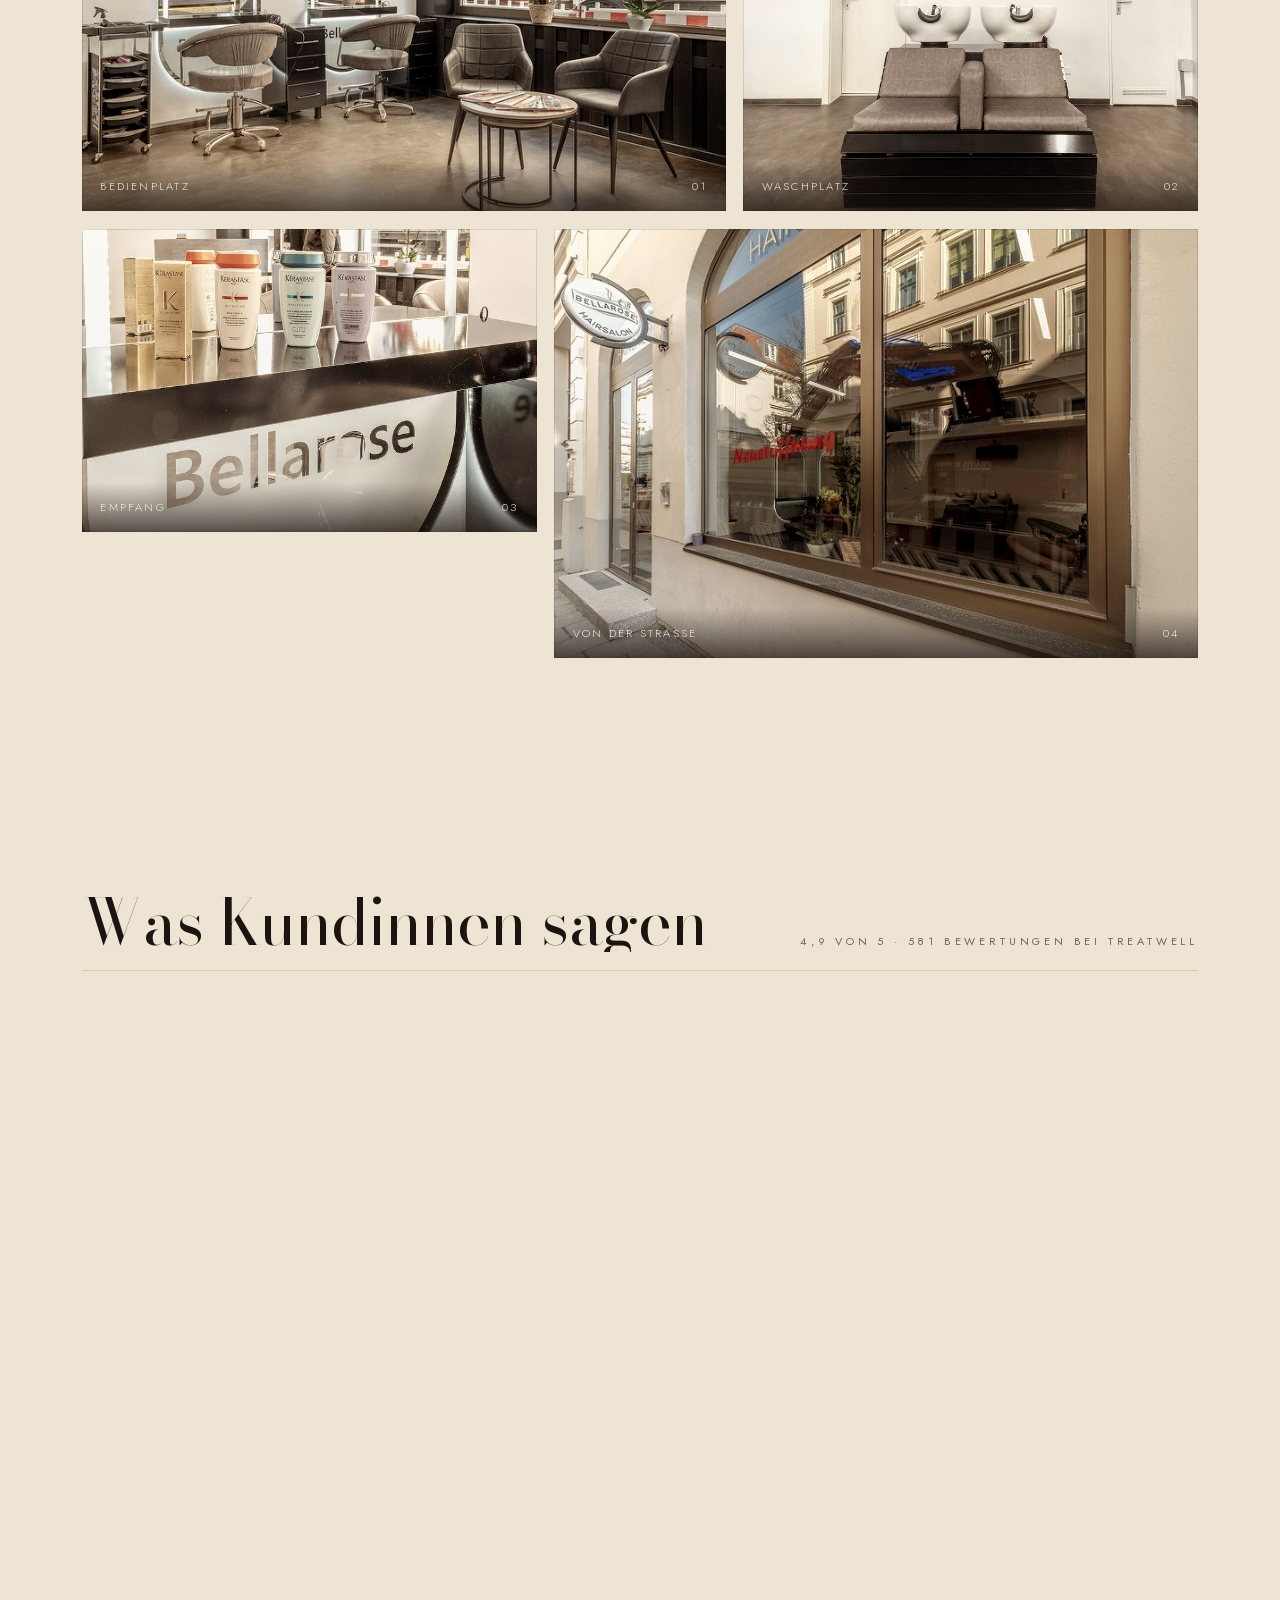
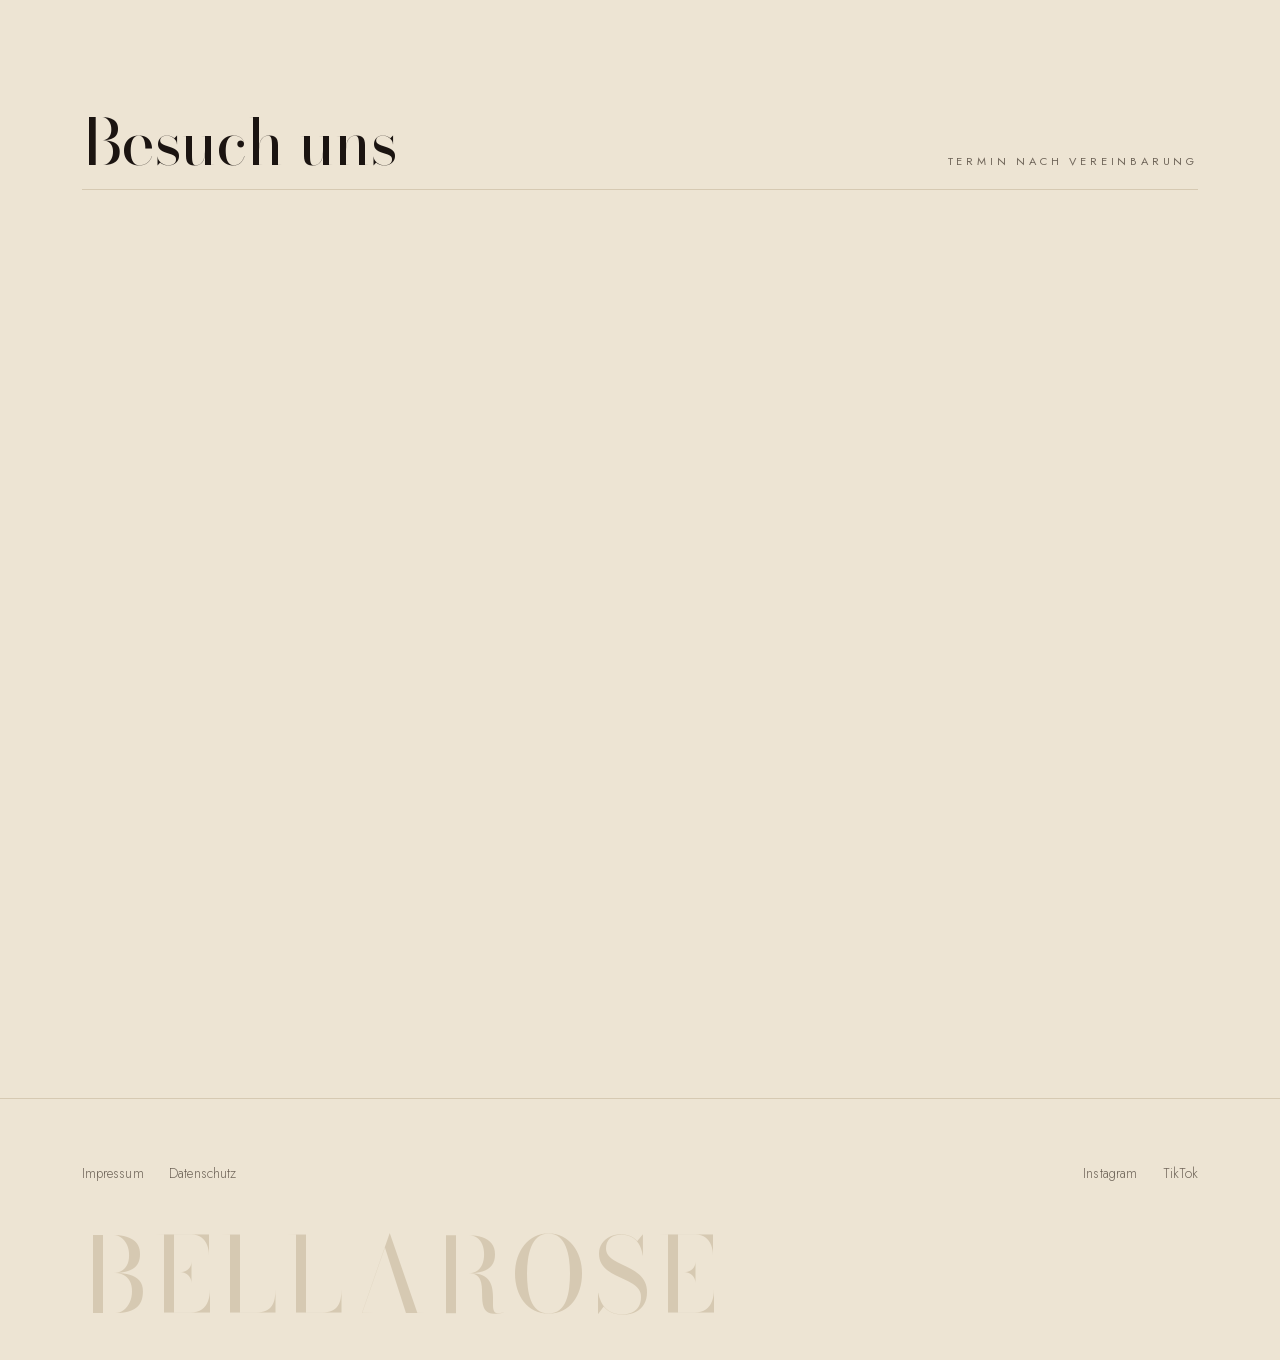
==== commit 683eb2e7: "Add files via upload" ====
--- a/index.html
+++ b/index.html
@@ -240,14 +240,14 @@
   will-change:transform;
   /* Eintritt beschleunigt erst, dann gleitet er aus — wie ein
      Schritt nach vorn. --gs setzt das Skript aus der Lochgroesse. */
-  transition:transform 1200ms cubic-bezier(0.55,0,0.2,1);
+  transition:transform 600ms cubic-bezier(0.55,0,0.2,1);
 }
 #gate.is-open .gate__svg{ transform:scale(var(--gs,8)); }
 .gate__paper{ fill:var(--paper); }
 .gate__rail{
   fill:none; stroke:var(--line); stroke-width:1; vector-effect:non-scaling-stroke;
   stroke-dasharray:100; stroke-dashoffset:100;
-  transition:stroke-dashoffset 1100ms cubic-bezier(0.4,0,0.25,1);
+  transition:stroke-dashoffset 550ms cubic-bezier(0.4,0,0.25,1);
 }
 #gate.is-in .gate__rail{ stroke-dashoffset:0; }
 .gate__glow{
@@ -257,7 +257,7 @@
 }
 #gate.is-led .gate__glow{
   opacity:1; stroke-dashoffset:-40;
-  transition:stroke-dashoffset 1400ms linear;
+  transition:stroke-dashoffset 700ms linear;
 }
 
 /* --- Wortmarke: Name links, Balayage-Lichtzug einmal hindurch --- */
@@ -279,17 +279,17 @@
   background-size:260% 100%; background-position:100% 0;
   -webkit-background-clip:text; background-clip:text; color:transparent;
   opacity:0; transform:translateY(18px);
-  transition:opacity 600ms var(--e-soft), transform 900ms var(--e-expo);
+  transition:opacity 300ms var(--e-soft), transform 450ms var(--e-expo);
 }
 #gate.is-in .gate__word{ opacity:1; transform:translateY(0); }
 #gate.is-shine .gate__word{
-  transition:opacity 600ms var(--e-soft), transform 900ms var(--e-expo),
-             background-position 1300ms cubic-bezier(0.4,0,0.3,1);
+  transition:opacity 300ms var(--e-soft), transform 450ms var(--e-expo),
+             background-position 650ms cubic-bezier(0.4,0,0.3,1);
   background-position:0% 0;
 }
 .gate__sub{
   margin-top:1.3rem; opacity:0;
-  transition:opacity 600ms var(--e-soft) 250ms;
+  transition:opacity 300ms var(--e-soft) 125ms;
 }
 #gate.is-in .gate__sub{ opacity:1; }
 
@@ -302,7 +302,7 @@
   opacity:0; visibility:hidden;
   transition:opacity 600ms var(--e-soft), visibility 0s linear 600ms, color 300ms;
 }
-#gate.is-in .gate__skip{ opacity:1; visibility:visible; transition-delay:400ms, 400ms; }
+#gate.is-in .gate__skip{ opacity:1; visibility:visible; transition-delay:200ms, 200ms; }
 #gate.is-open .gate__skip{ opacity:0; visibility:hidden; transition-delay:0s; }
 .gate__skip:hover{ color:var(--accent); }
 
@@ -1035,7 +1035,19 @@
   .btn--nav{ display:none; }
   .burger{ display:block; }
 
-  .nav{ padding-top:calc(.9rem + env(safe-area-inset-top)); padding-bottom:.9rem; }
+  /* Auf dem Telefon immer deckend: die Leiste beginnt bei top:0 und
+     ihr Polster umfasst die Safe-Area — damit ist auch der Streifen
+     hinter Uhrzeit/Notch abgedeckt. Der Milchglas-Effekt bleibt dem
+     Desktop vorbehalten; durchscheinender Text unterm Banner war
+     genau die Beschwerde. */
+  .nav{
+    padding-top:calc(.9rem + env(safe-area-inset-top)); padding-bottom:.9rem;
+    background:var(--paper);
+  }
+  .nav.is-stuck{
+    background:var(--paper);
+    -webkit-backdrop-filter:none; backdrop-filter:none;
+  }
   .nav__mark{ font-size:.92rem; letter-spacing:.3em; text-indent:.3em; }
 
   .btn{ min-height:46px; padding:.8rem 1.25rem; }
@@ -1125,6 +1137,11 @@
 }
 .dock.is-up{ transform:translateY(0); }
 body.is-locked .dock{ transform:translateY(115%); }
+/* Fuellt die 1px-Fuge zwischen den Button-Bahnen darunter mit */
+.dock::after{
+  content:''; position:absolute; top:100%; left:0; right:0; height:60vh;
+  background:var(--line); z-index:-1;
+}
 /* Das Safe-Area-Polster liegt in den Buttons selbst, damit ihre
    Farben bis an die physische Unterkante reichen — auf dem Container
    ergaebe es einen fremden Linienfarb-Streifen unterm Home-Indikator. */
@@ -1134,6 +1151,15 @@
   font-family:'Jost',sans-serif;
   font-size:var(--fs-meta); text-transform:uppercase; letter-spacing:.24em;
   padding-bottom:env(safe-area-inset-bottom);
+  position:relative;
+}
+/* Safaris Suchleiste schwebt UNTER der Aktionsleiste ueber der Seite —
+   links, rechts und unter ihr scheint sonst der Inhalt durch. Jeder
+   Button verlaengert deshalb seine eigene Farbe weit nach unten; die
+   Bahn haengt an der Leiste und faehrt mit ihr ein und aus. */
+.dock a::after{
+  content:''; position:absolute; top:100%; left:0; right:0; height:60vh;
+  background:inherit;
 }
 .dock__call{ background:var(--paper); color:var(--ink); }
 .dock__book{ background:var(--ink-strong); color:var(--paper); }
@@ -1615,15 +1641,15 @@
 function liftPage(){
   Array.prototype.forEach.call(document.querySelectorAll('.lift'), function(el){
     var x = el.getBoundingClientRect().left;
-    el.style.transitionDelay = Math.round(120 + (x / window.innerWidth) * 240) + 'ms';
+    el.style.transitionDelay = Math.round(60 + (x / window.innerWidth) * 120) + 'ms';
     el.classList.add('is-lifted');
   });
 }
 
-var T_IN    = 150;    /* Kontur zeichnet sich, Name steigt */
-var T_SHINE = 900;    /* Balayage-Lichtzug durch die Buchstaben */
-var T_LED   = 1250;   /* Lichtband laeuft die Kontur entlang */
-var T_OPEN  = 2450;   /* Eintritt durch den Bogen */
+var T_IN    = 75;     /* Kontur zeichnet sich, Name steigt */
+var T_SHINE = 450;    /* Balayage-Lichtzug durch die Buchstaben */
+var T_LED   = 625;    /* Lichtband laeuft die Kontur entlang */
+var T_OPEN  = 1225;   /* Eintritt durch den Bogen */
 
 var seen = false;
 try { seen = sessionStorage.getItem('br_gate') === '1'; } catch(e){}
@@ -1632,13 +1658,13 @@
   if (gate.classList.contains('is-open')) return;
   gate.classList.add('is-open');
   document.body.classList.remove('is-locked');
-  window.setTimeout(liftPage, 200);
+  window.setTimeout(liftPage, 100);
   try { sessionStorage.setItem('br_gate','1'); } catch(e){}
   window.setTimeout(function(){
     gate.classList.add('is-done');
     window.removeEventListener('resize', drawGate);
     scan();
-  }, 1300);
+  }, 650);
 }
 
 function finishNow(){
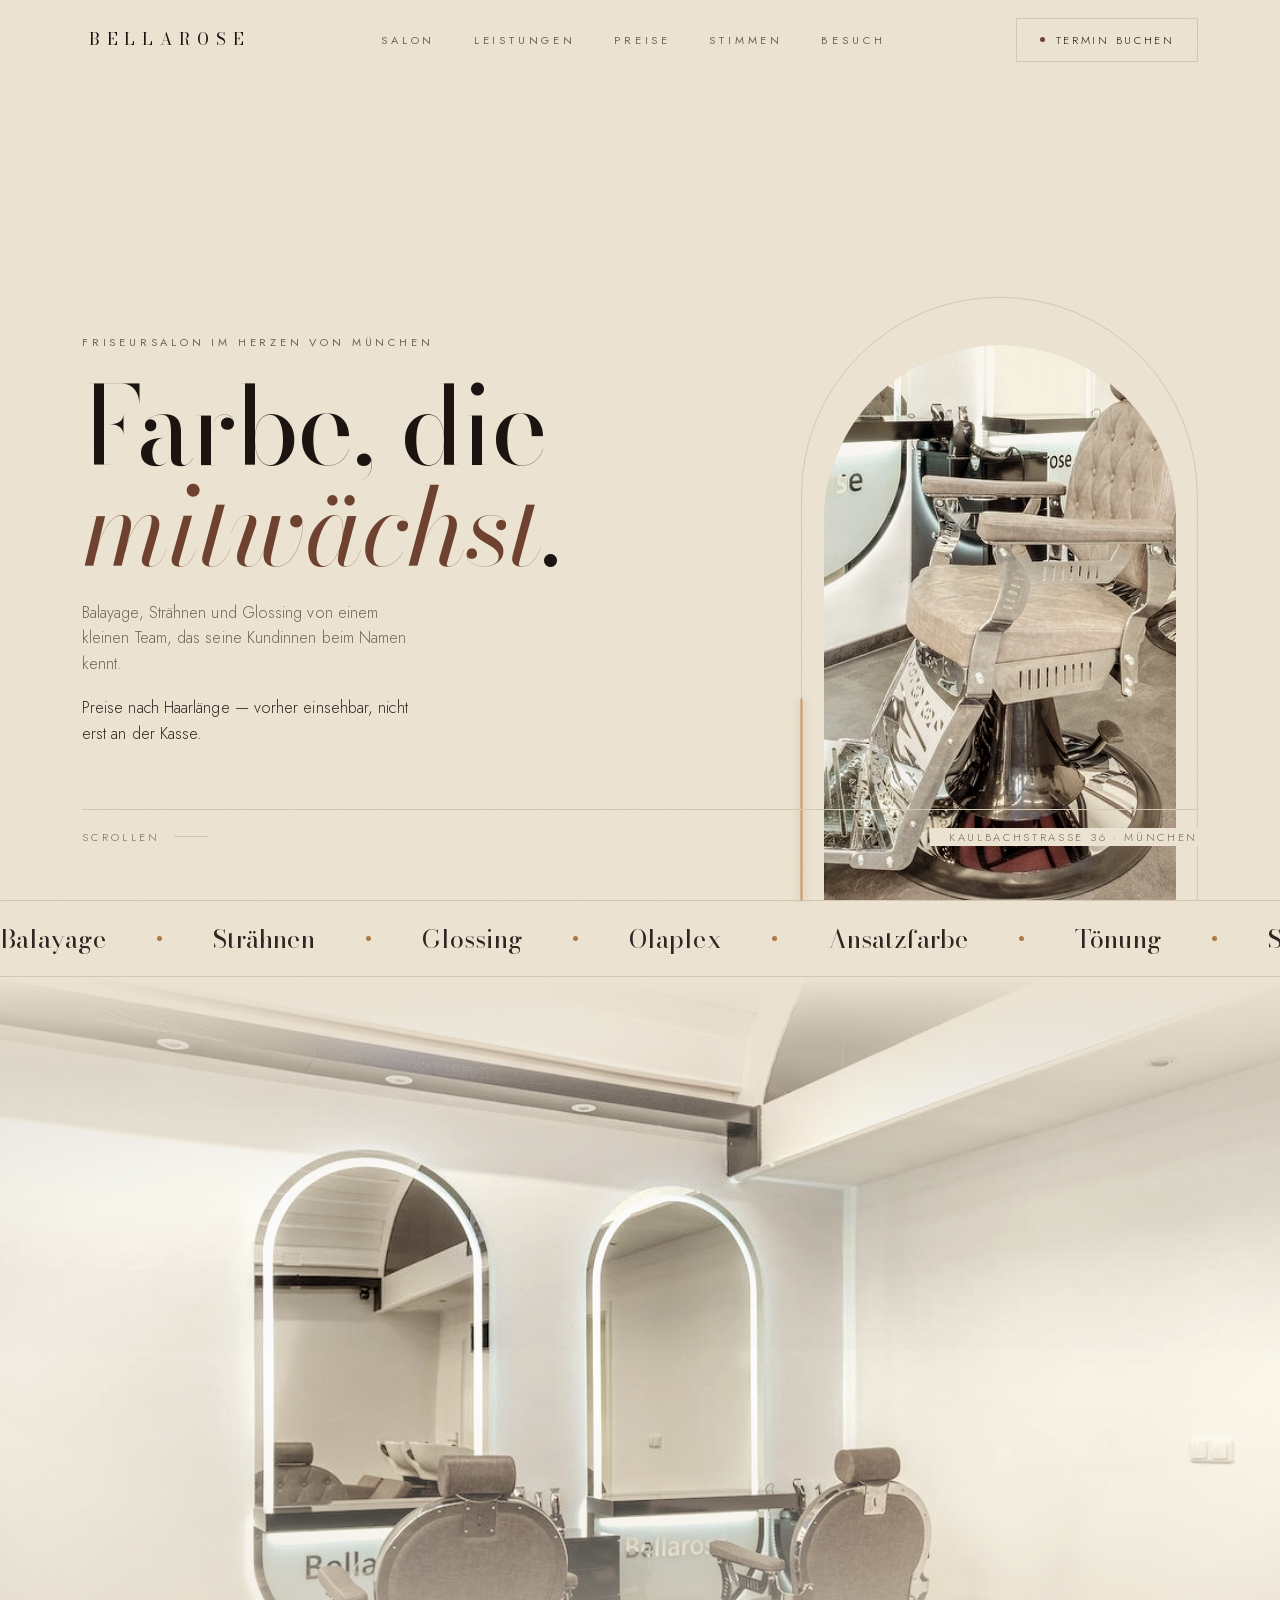
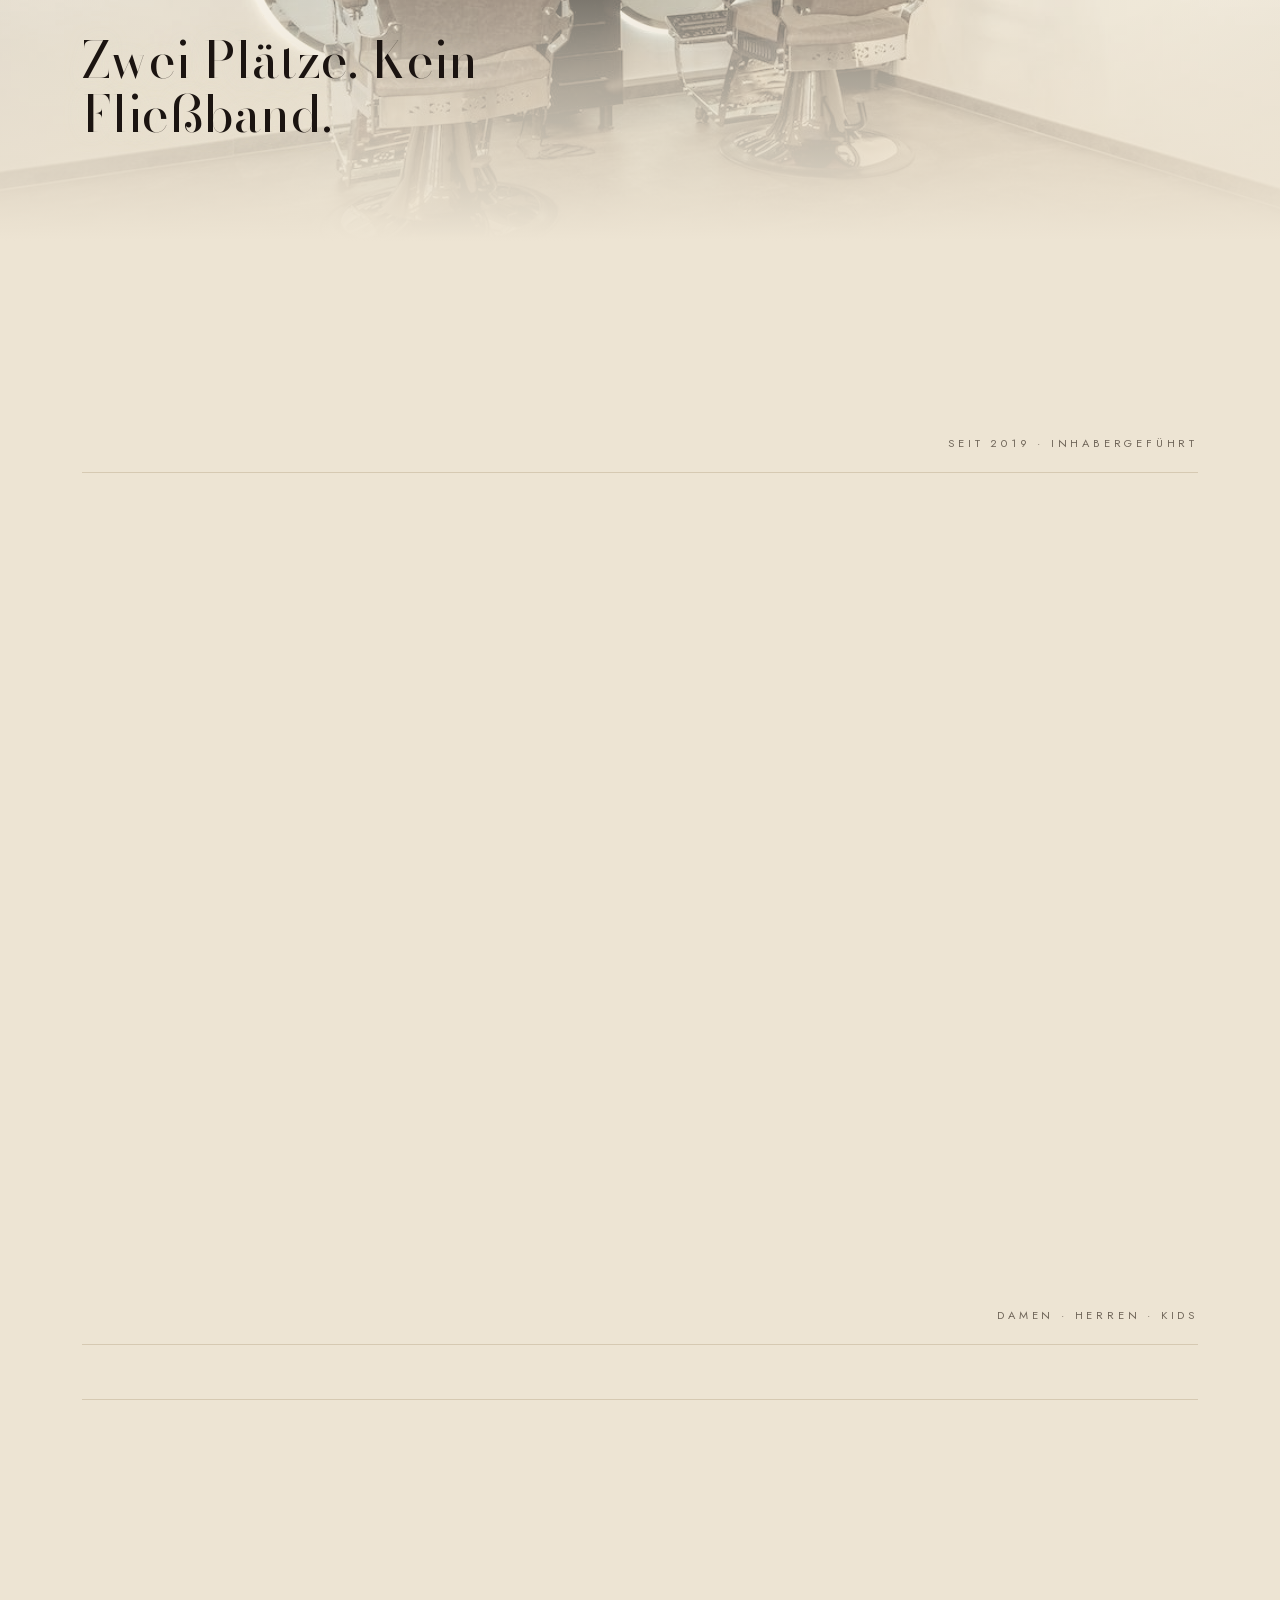
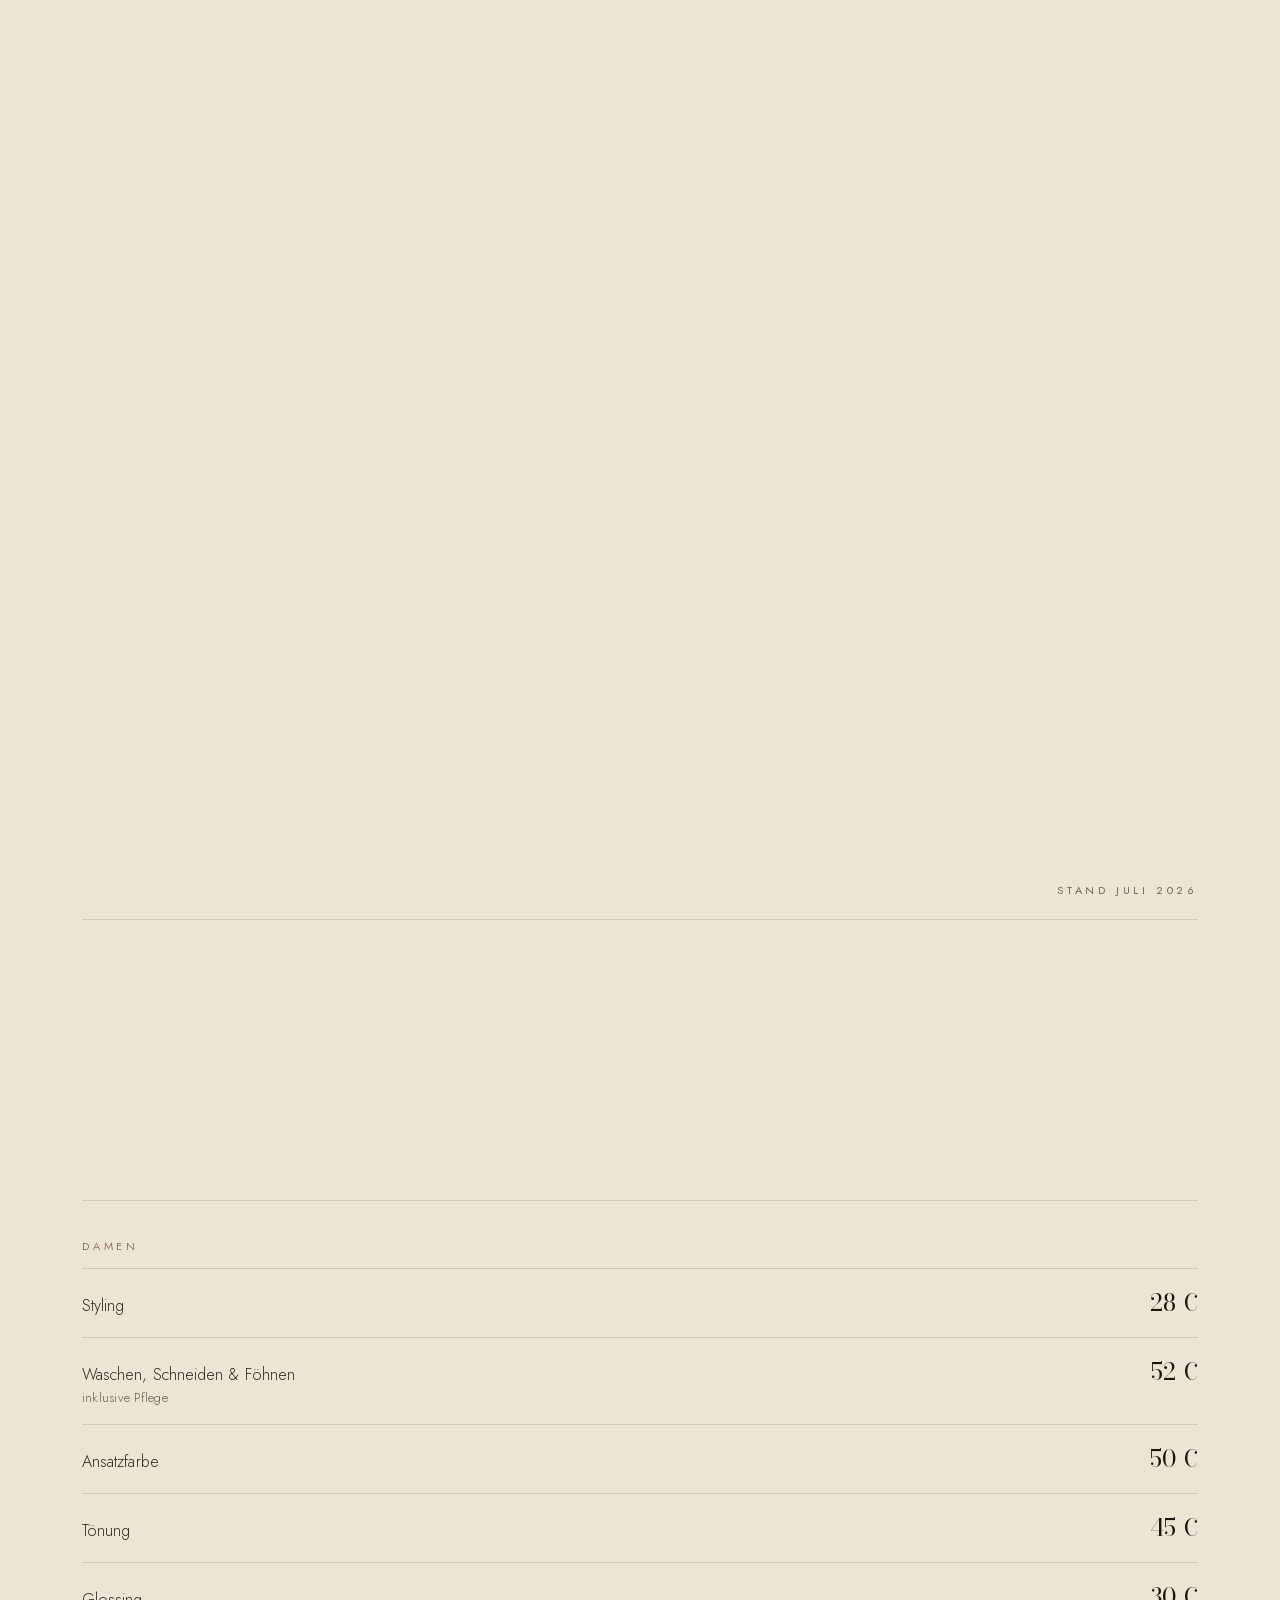
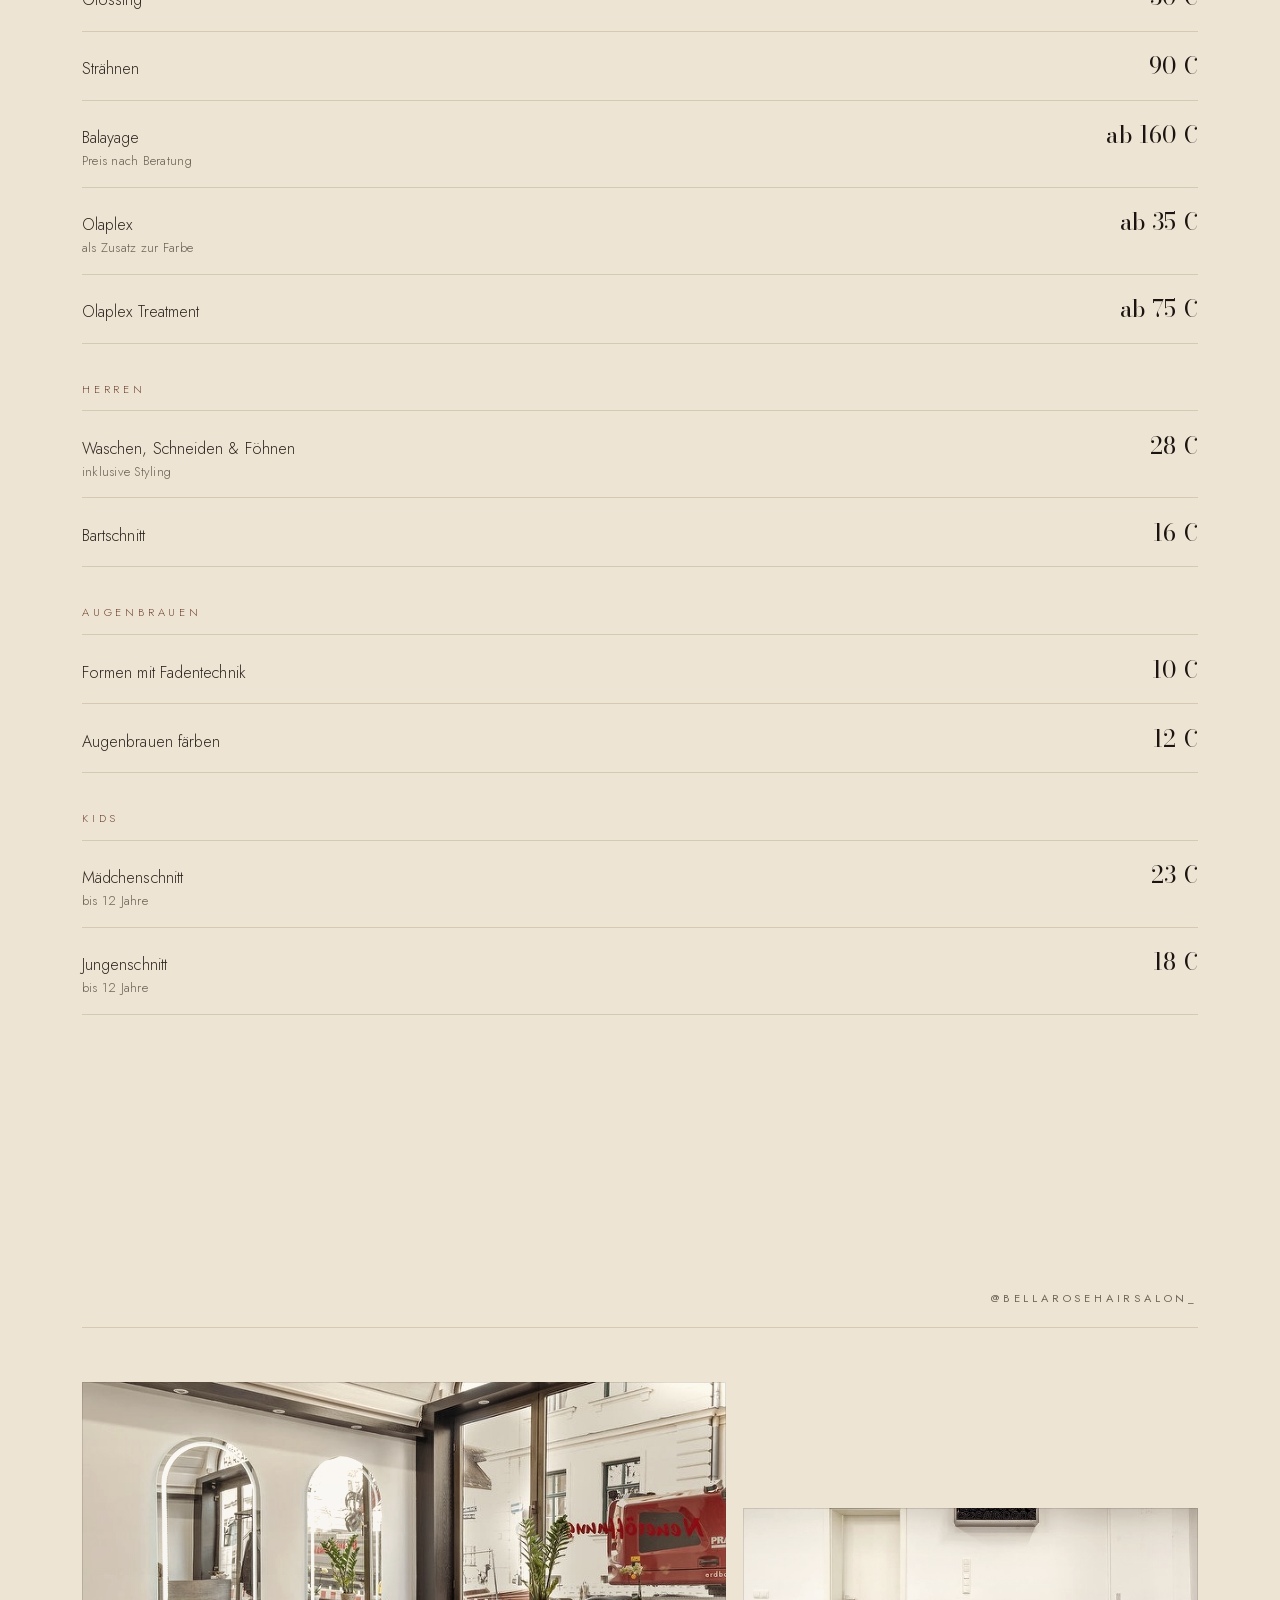
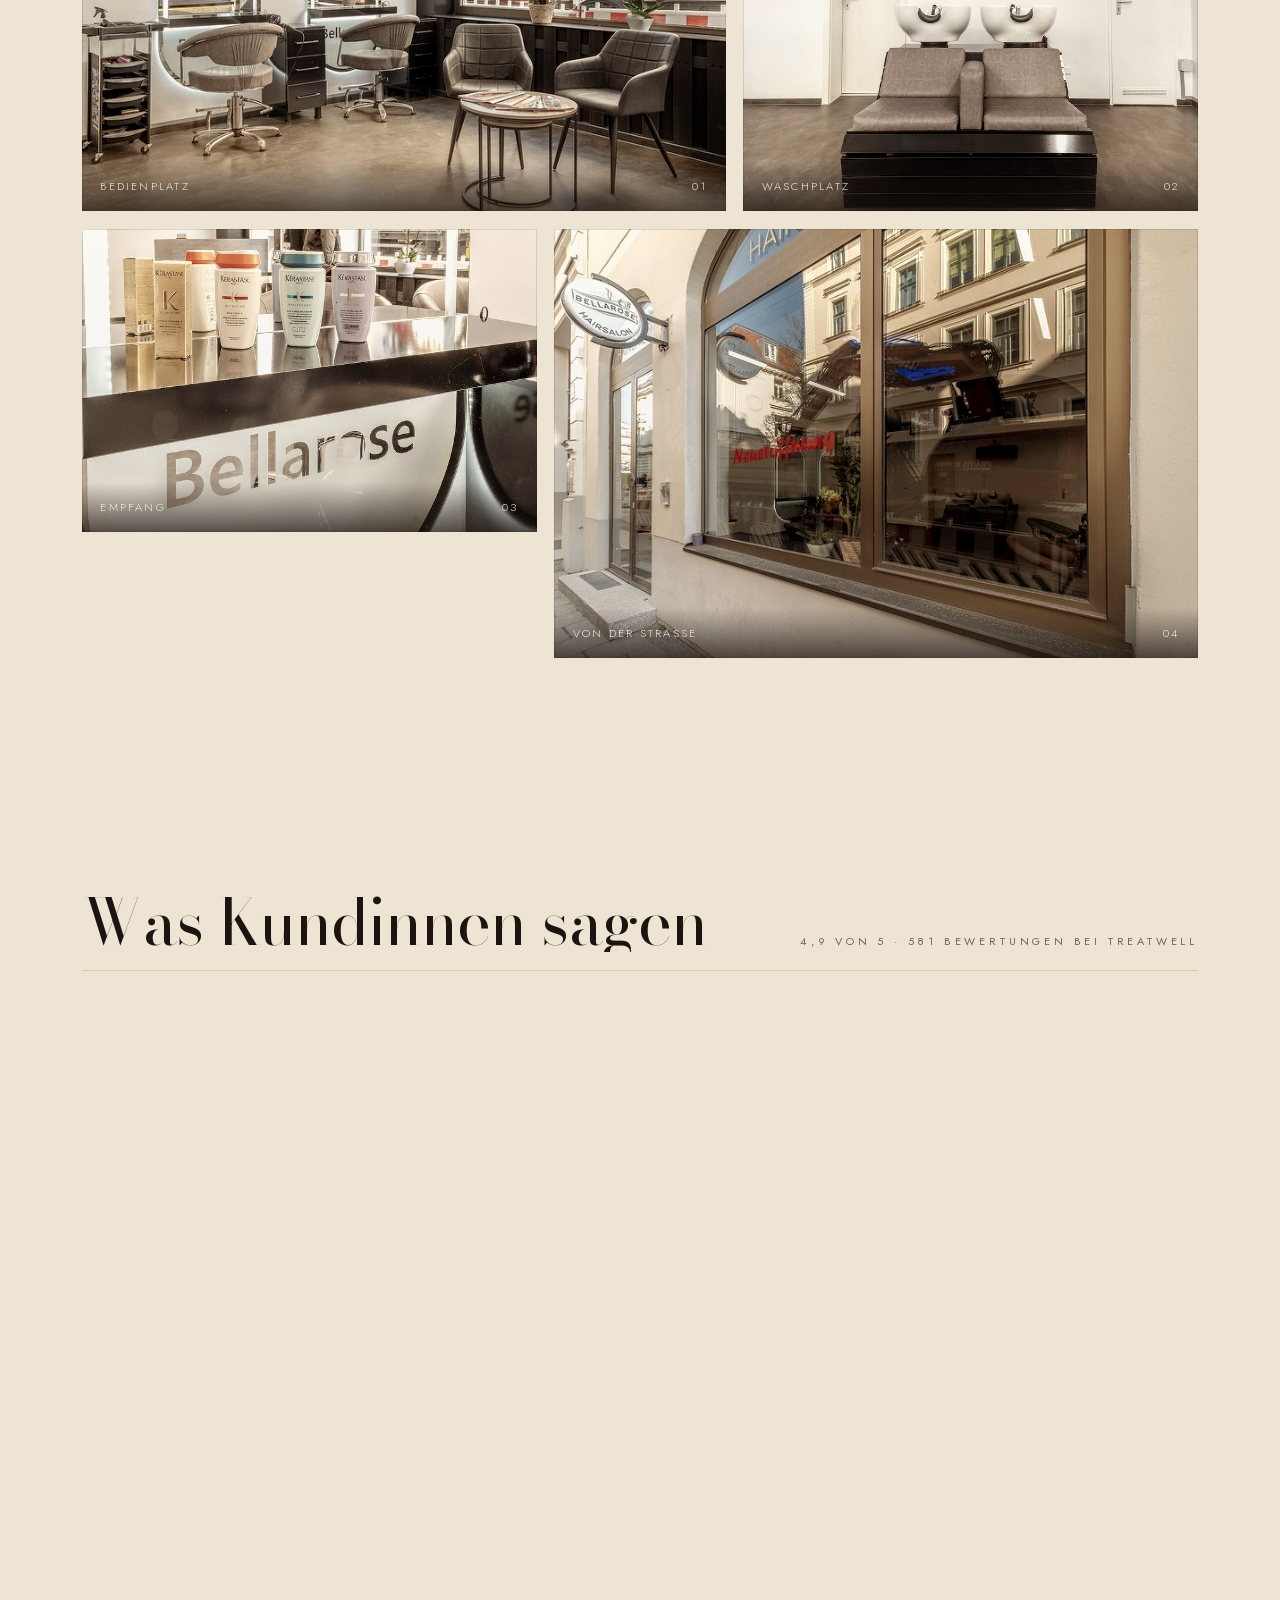
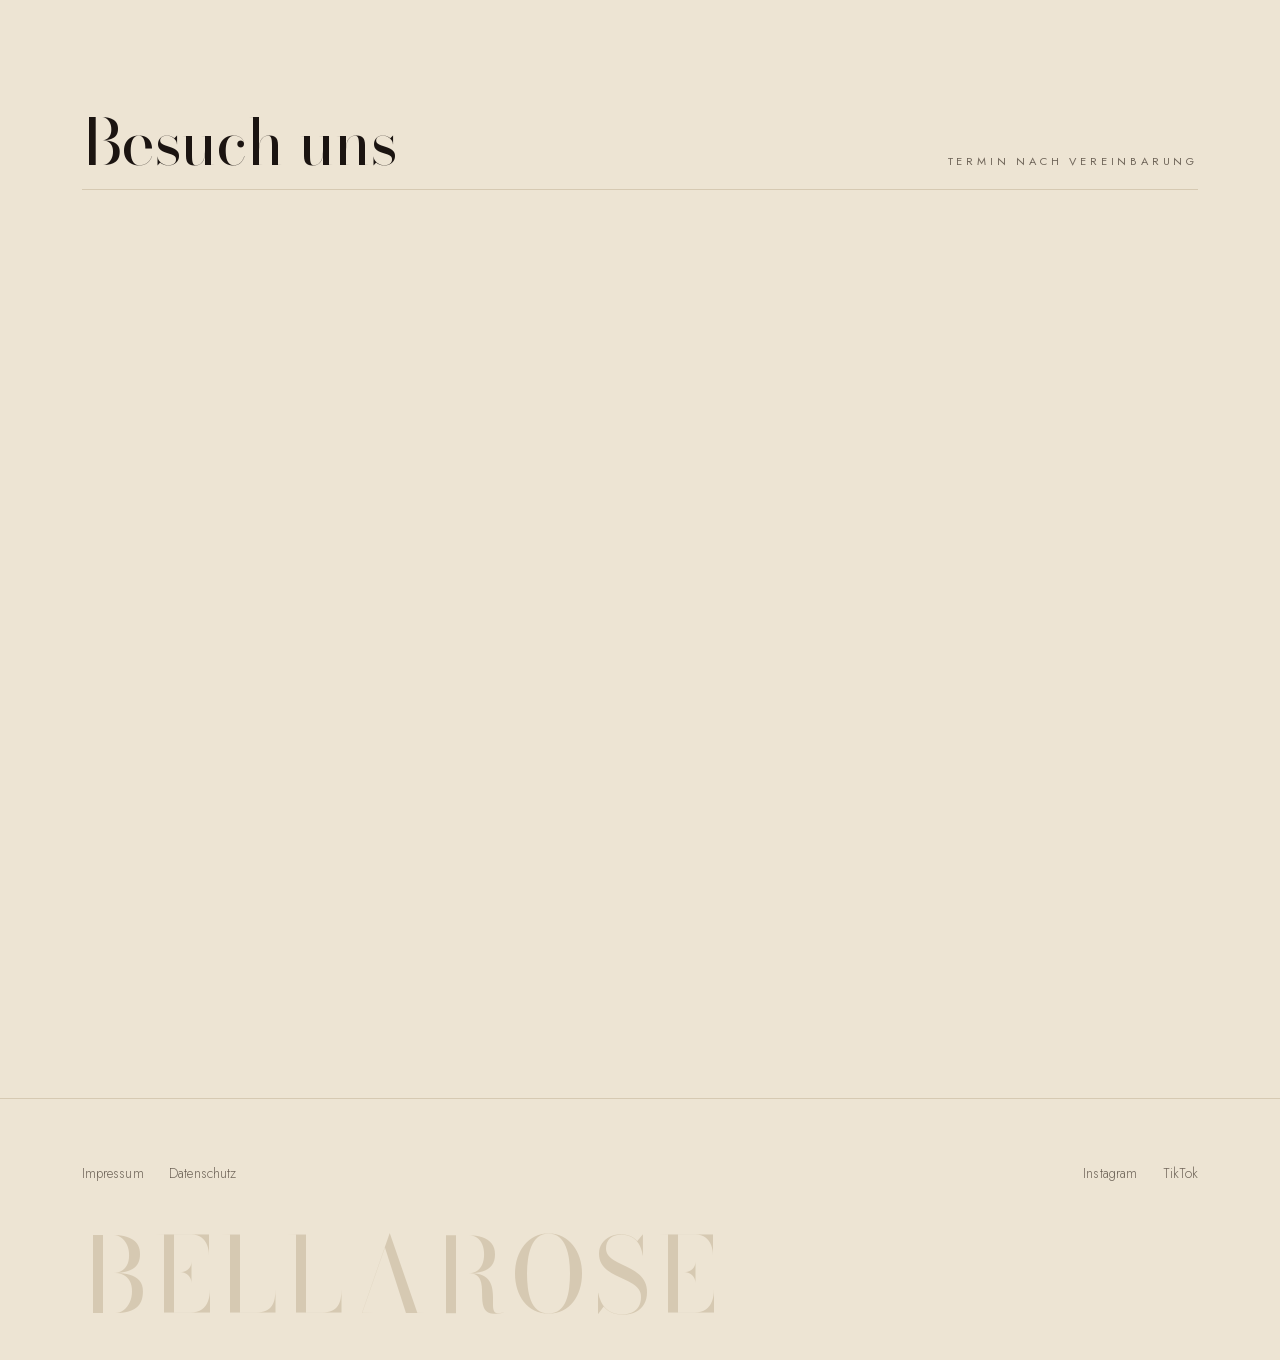
==== commit c858f410: "Add files via upload" ====
--- a/index.html
+++ b/index.html
@@ -1127,40 +1127,32 @@
   .foot__mark{ font-size:2.9rem; margin-top:2rem; letter-spacing:.04em; }
 }
 
-/* Aktionsleiste unten — buchen und anrufen ohne Scrollen */
+/* Aktionsleiste unten — buchen und anrufen ohne Scrollen.
+   Grundflaeche und alles unterhalb der Buttons ist Papier: das
+   Safe-Area-Polster sitzt im Container, und eine Papier-Bahn
+   (::after) laeuft weit nach unten weiter — sie deckt den Bereich
+   um Safaris schwebende Suchleiste ab, wo sonst die Seite
+   durchscheint. Dunkel ist NUR der Buchen-Knopf selbst. */
 .dock{
   position:fixed; left:0; right:0; bottom:0; z-index:790;
-  display:none; gap:1px; background:var(--line);
+  display:none; background:var(--paper);
   border-top:1px solid var(--line);
+  padding-bottom:env(safe-area-inset-bottom);
   transform:translateY(115%);
   transition:transform 620ms var(--e-expo);
 }
 .dock.is-up{ transform:translateY(0); }
 body.is-locked .dock{ transform:translateY(115%); }
-/* Fuellt die 1px-Fuge zwischen den Button-Bahnen darunter mit */
 .dock::after{
   content:''; position:absolute; top:100%; left:0; right:0; height:60vh;
-  background:var(--line); z-index:-1;
-}
-/* Das Safe-Area-Polster liegt in den Buttons selbst, damit ihre
-   Farben bis an die physische Unterkante reichen — auf dem Container
-   ergaebe es einen fremden Linienfarb-Streifen unterm Home-Indikator. */
+  background:var(--paper); z-index:-1;
+}
 .dock a{
   flex:1; display:flex; align-items:center; justify-content:center; gap:.6rem;
-  min-height:calc(56px + env(safe-area-inset-bottom));
-  font-family:'Jost',sans-serif;
+  min-height:56px; font-family:'Jost',sans-serif;
   font-size:var(--fs-meta); text-transform:uppercase; letter-spacing:.24em;
-  padding-bottom:env(safe-area-inset-bottom);
-  position:relative;
-}
-/* Safaris Suchleiste schwebt UNTER der Aktionsleiste ueber der Seite —
-   links, rechts und unter ihr scheint sonst der Inhalt durch. Jeder
-   Button verlaengert deshalb seine eigene Farbe weit nach unten; die
-   Bahn haengt an der Leiste und faehrt mit ihr ein und aus. */
-.dock a::after{
-  content:''; position:absolute; top:100%; left:0; right:0; height:60vh;
-  background:inherit;
-}
+}
+.dock a + a{ border-left:1px solid var(--line); }
 .dock__call{ background:var(--paper); color:var(--ink); }
 .dock__book{ background:var(--ink-strong); color:var(--paper); }
 .dock__call:active{ background:var(--paper-2); }
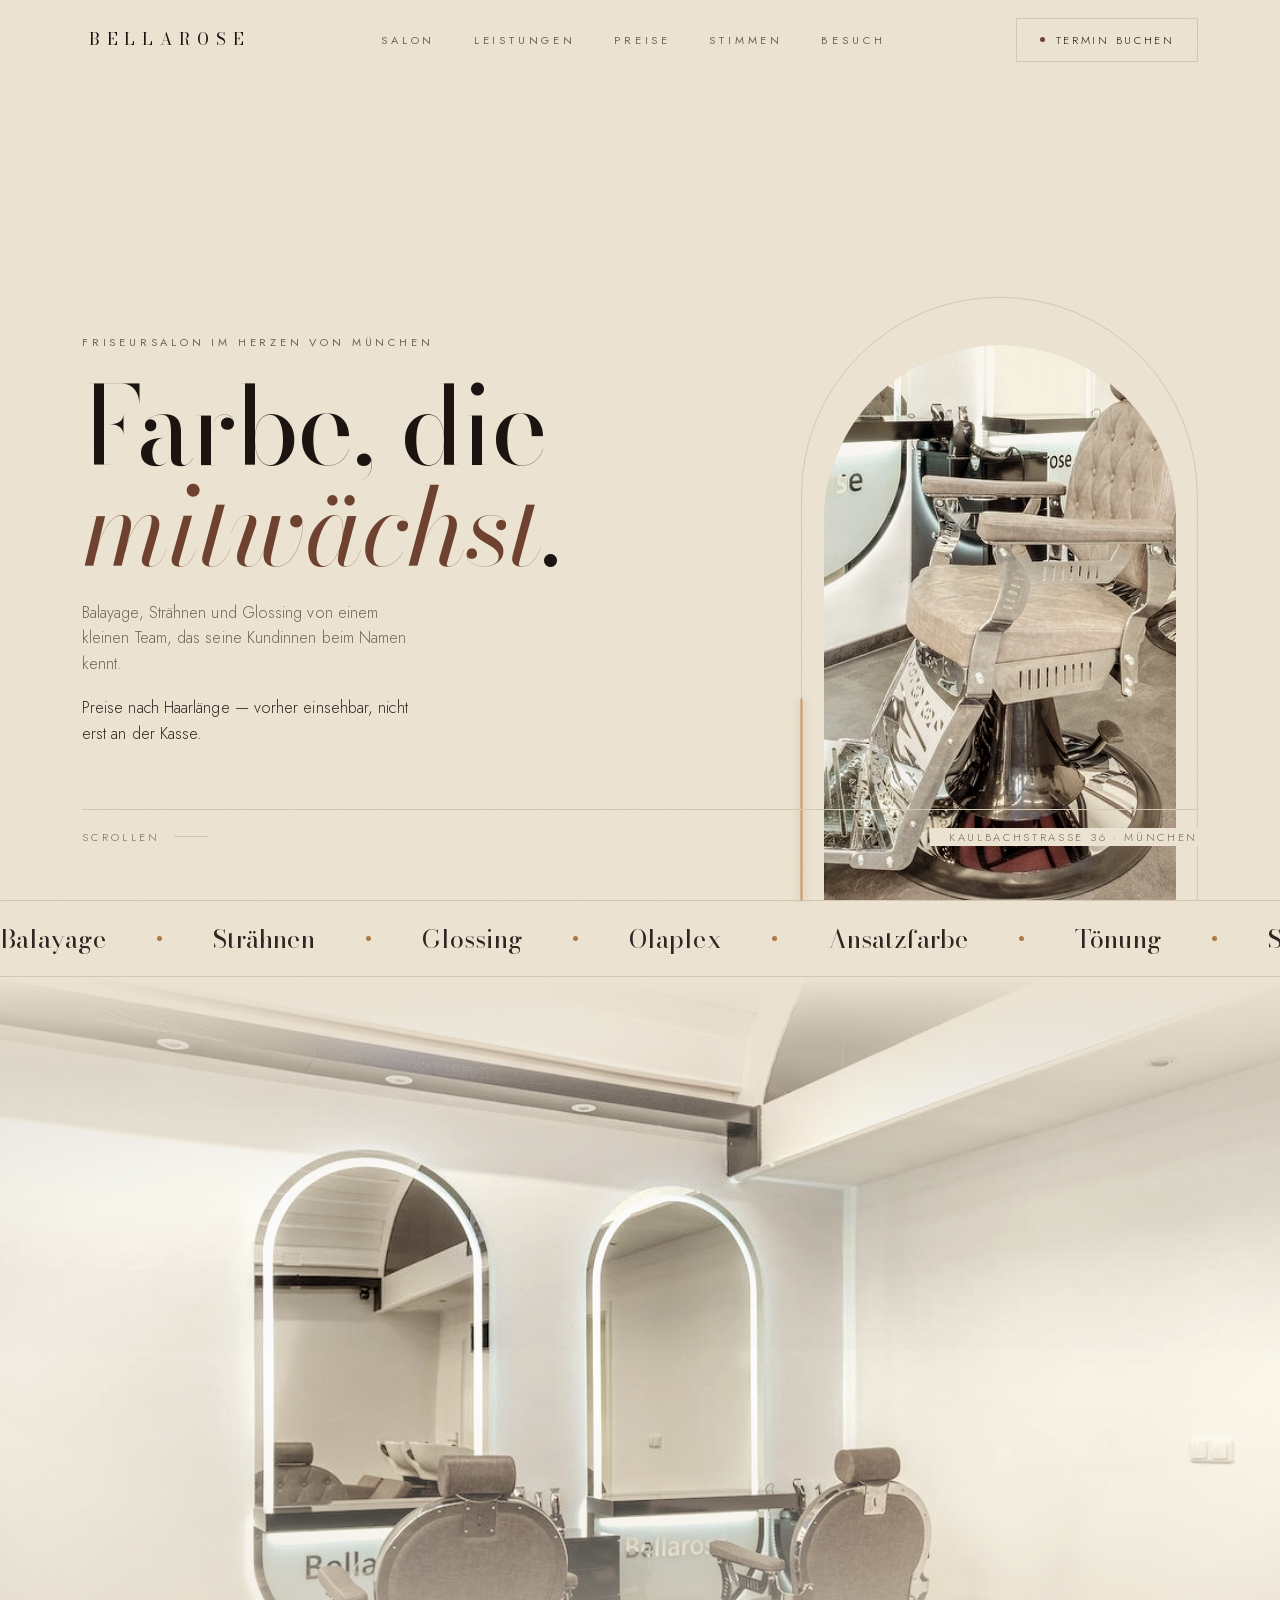
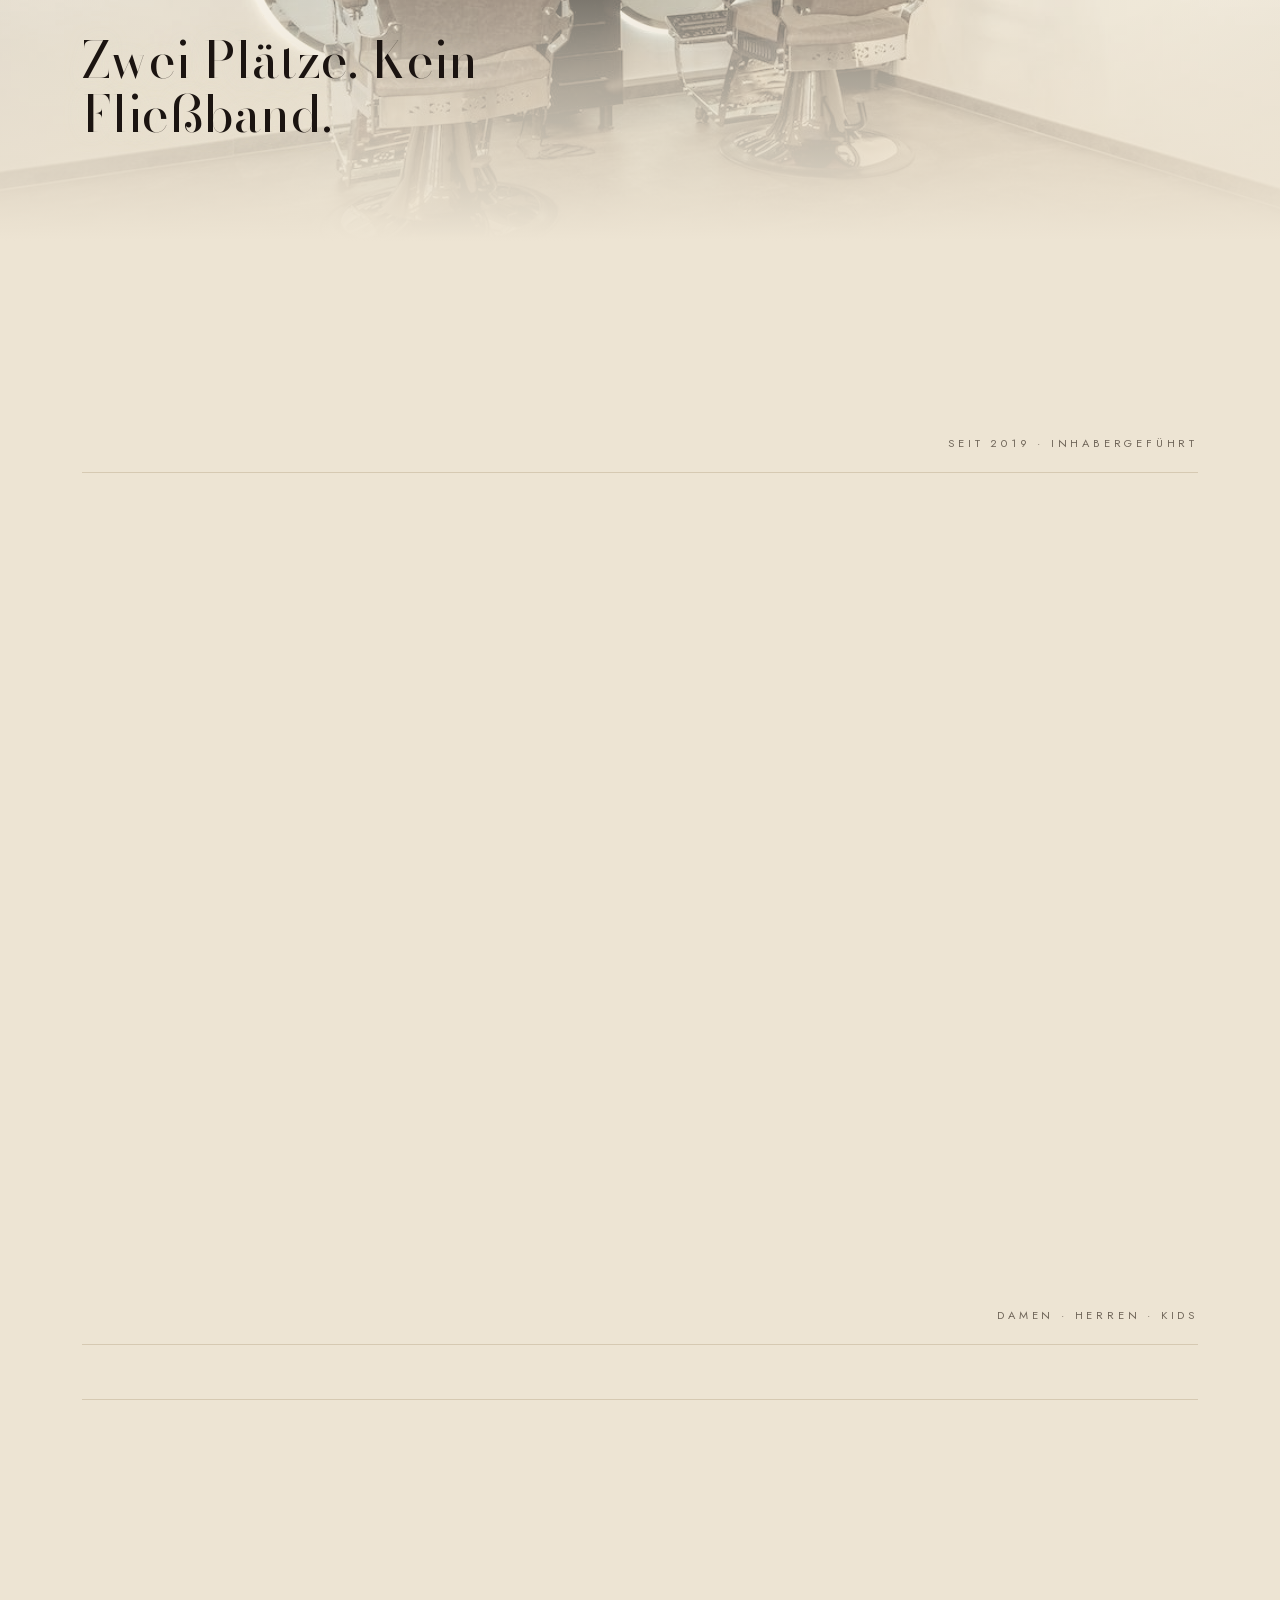
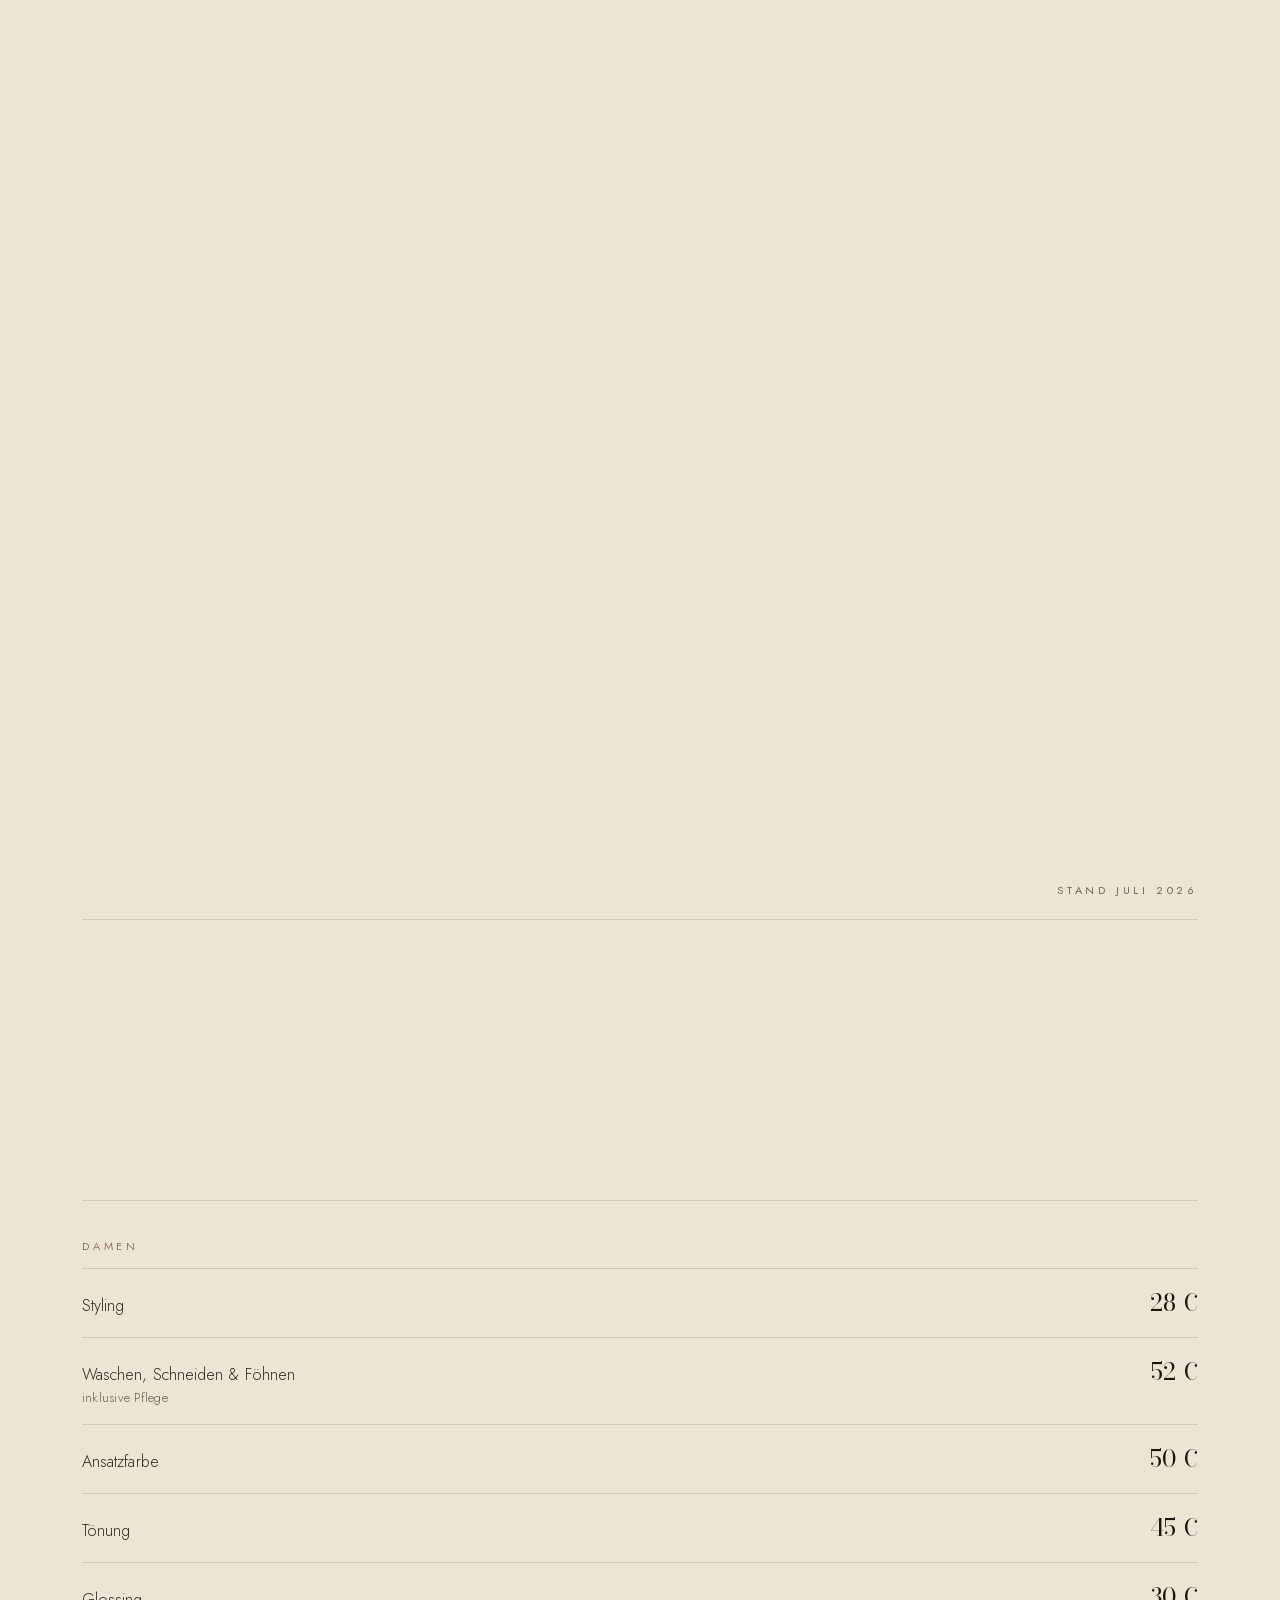
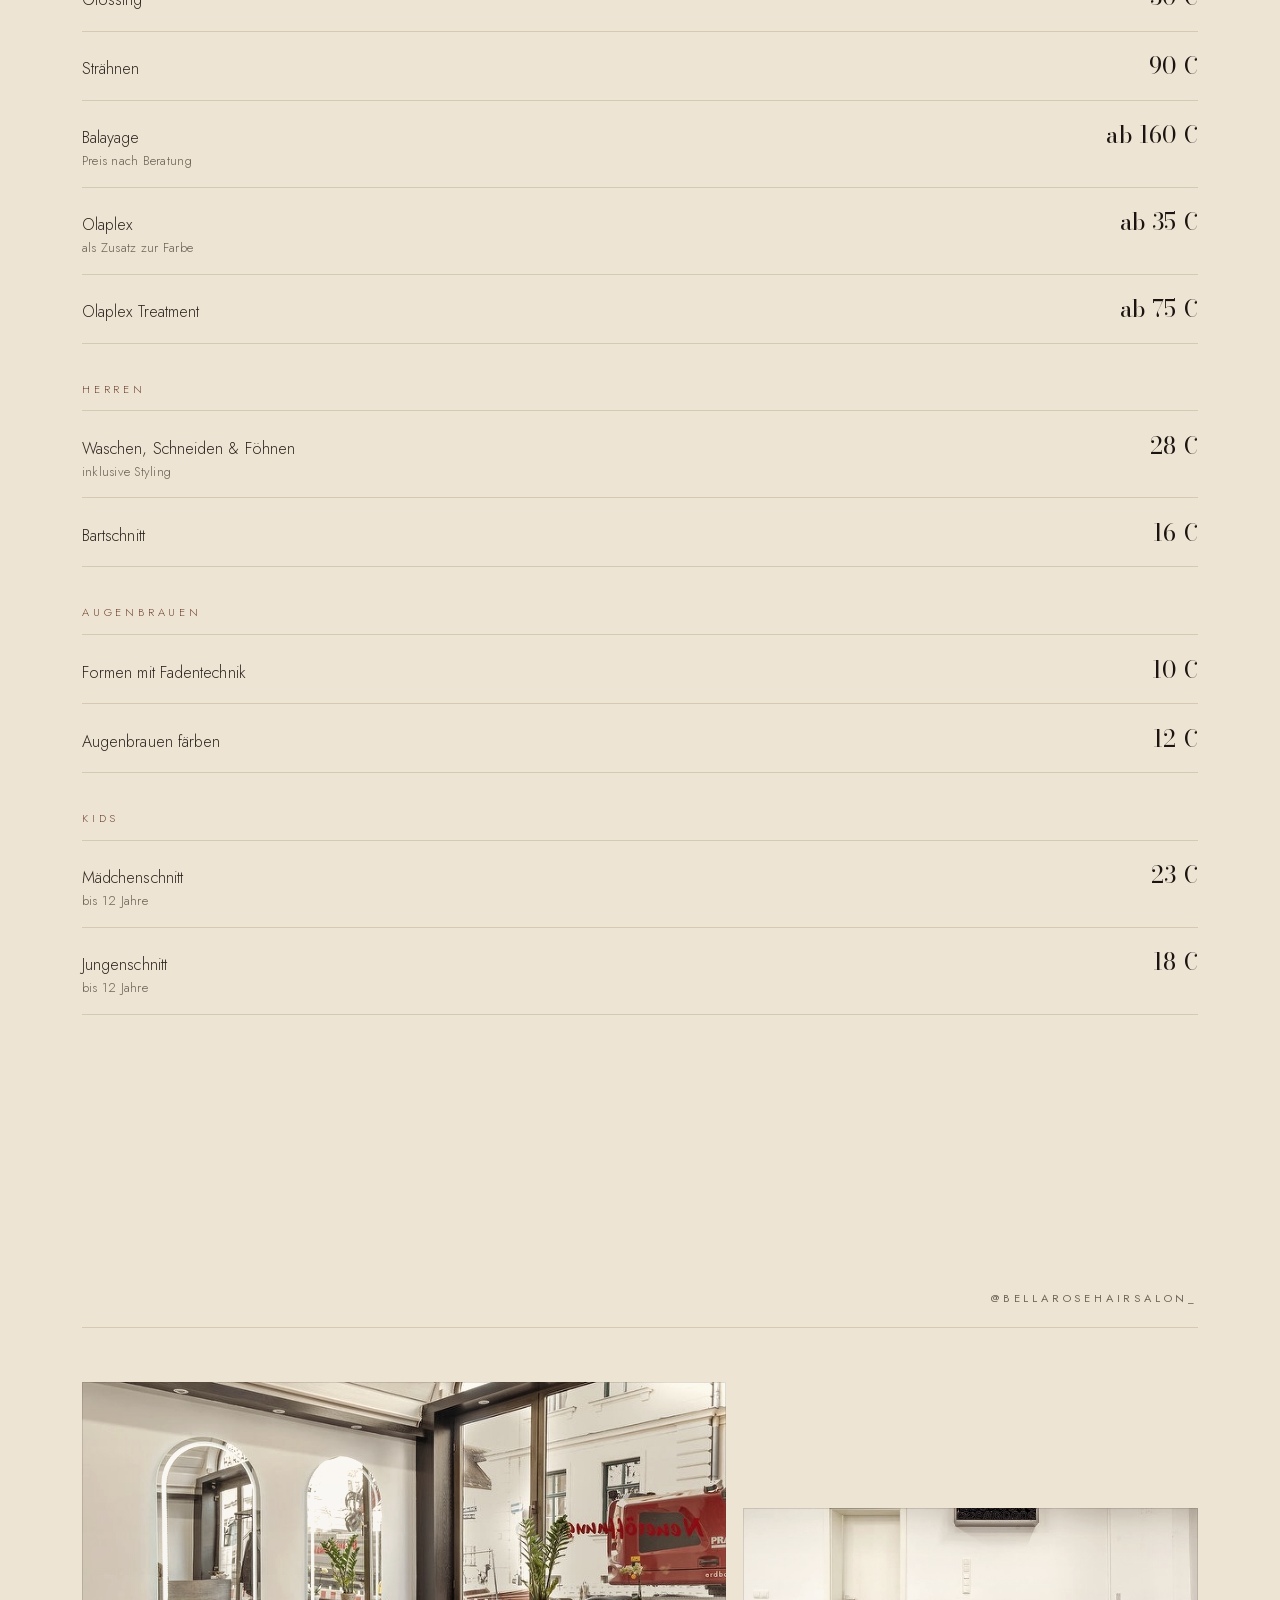
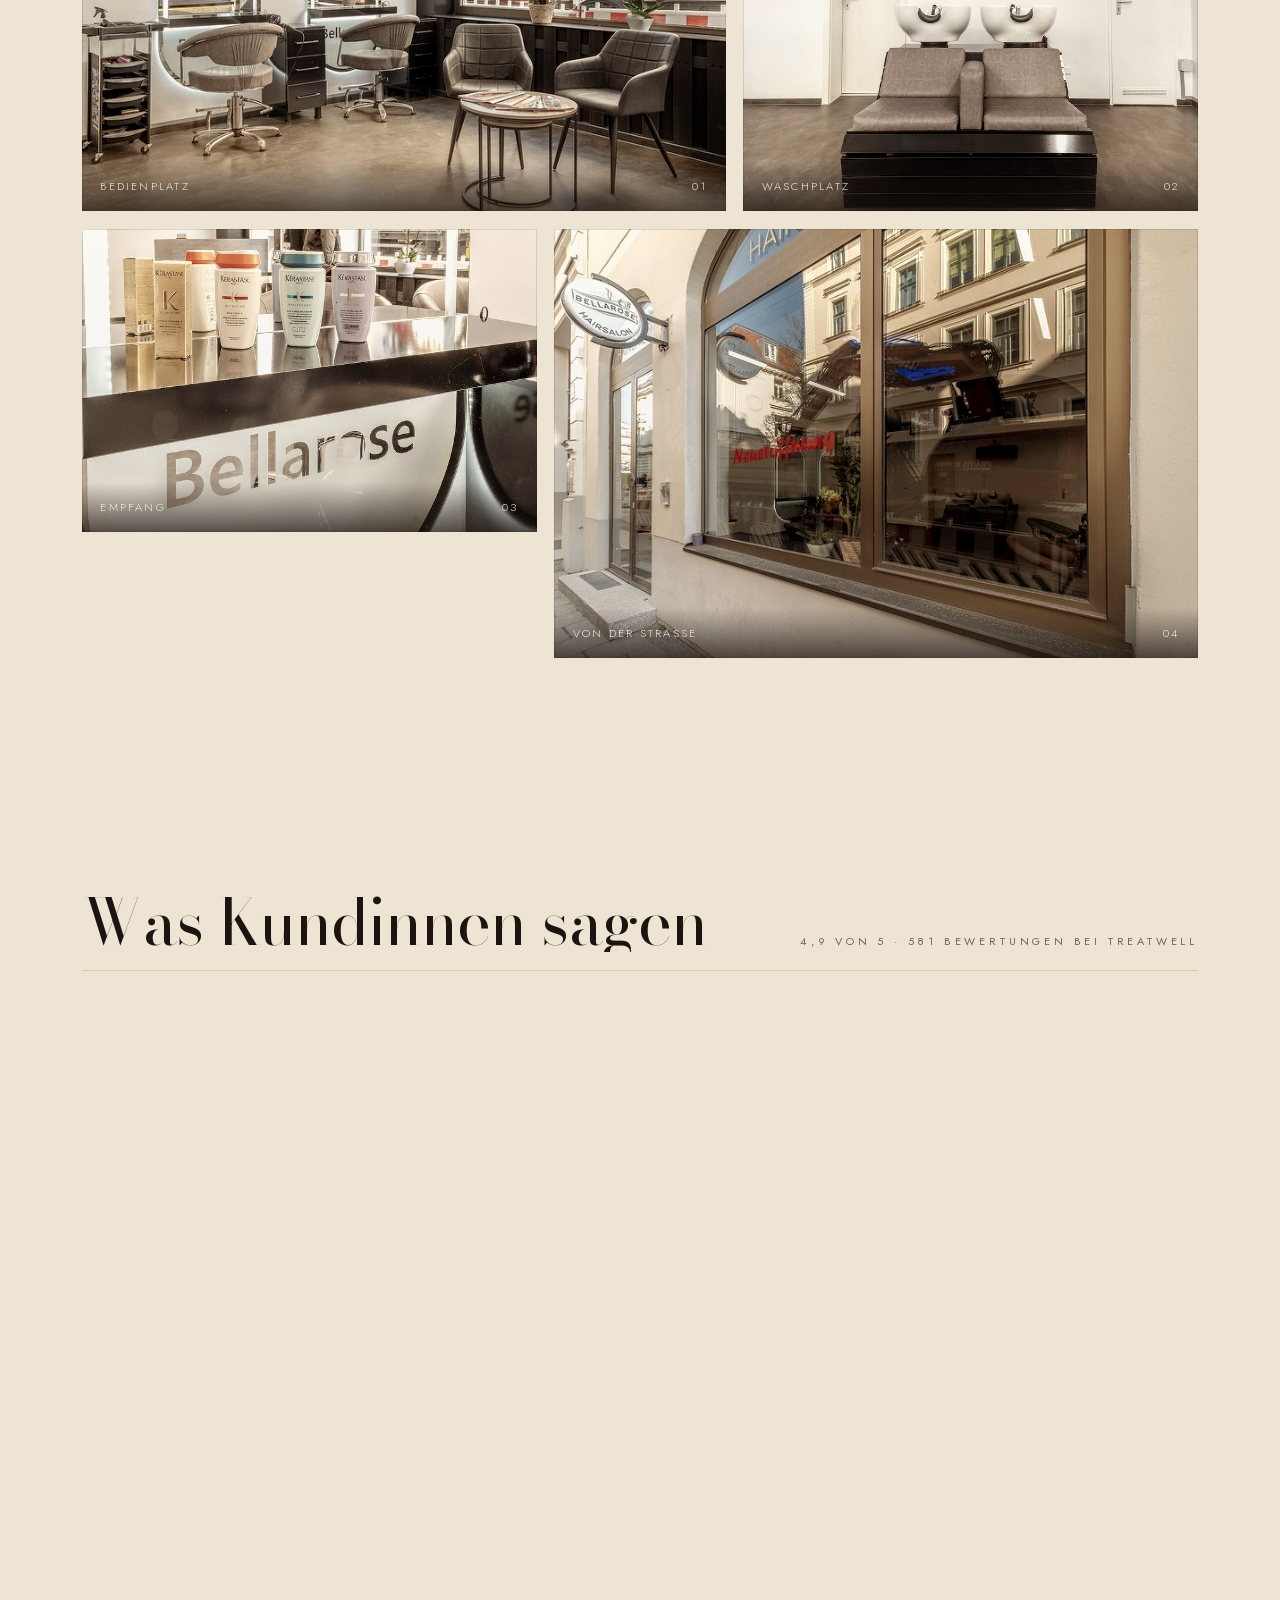
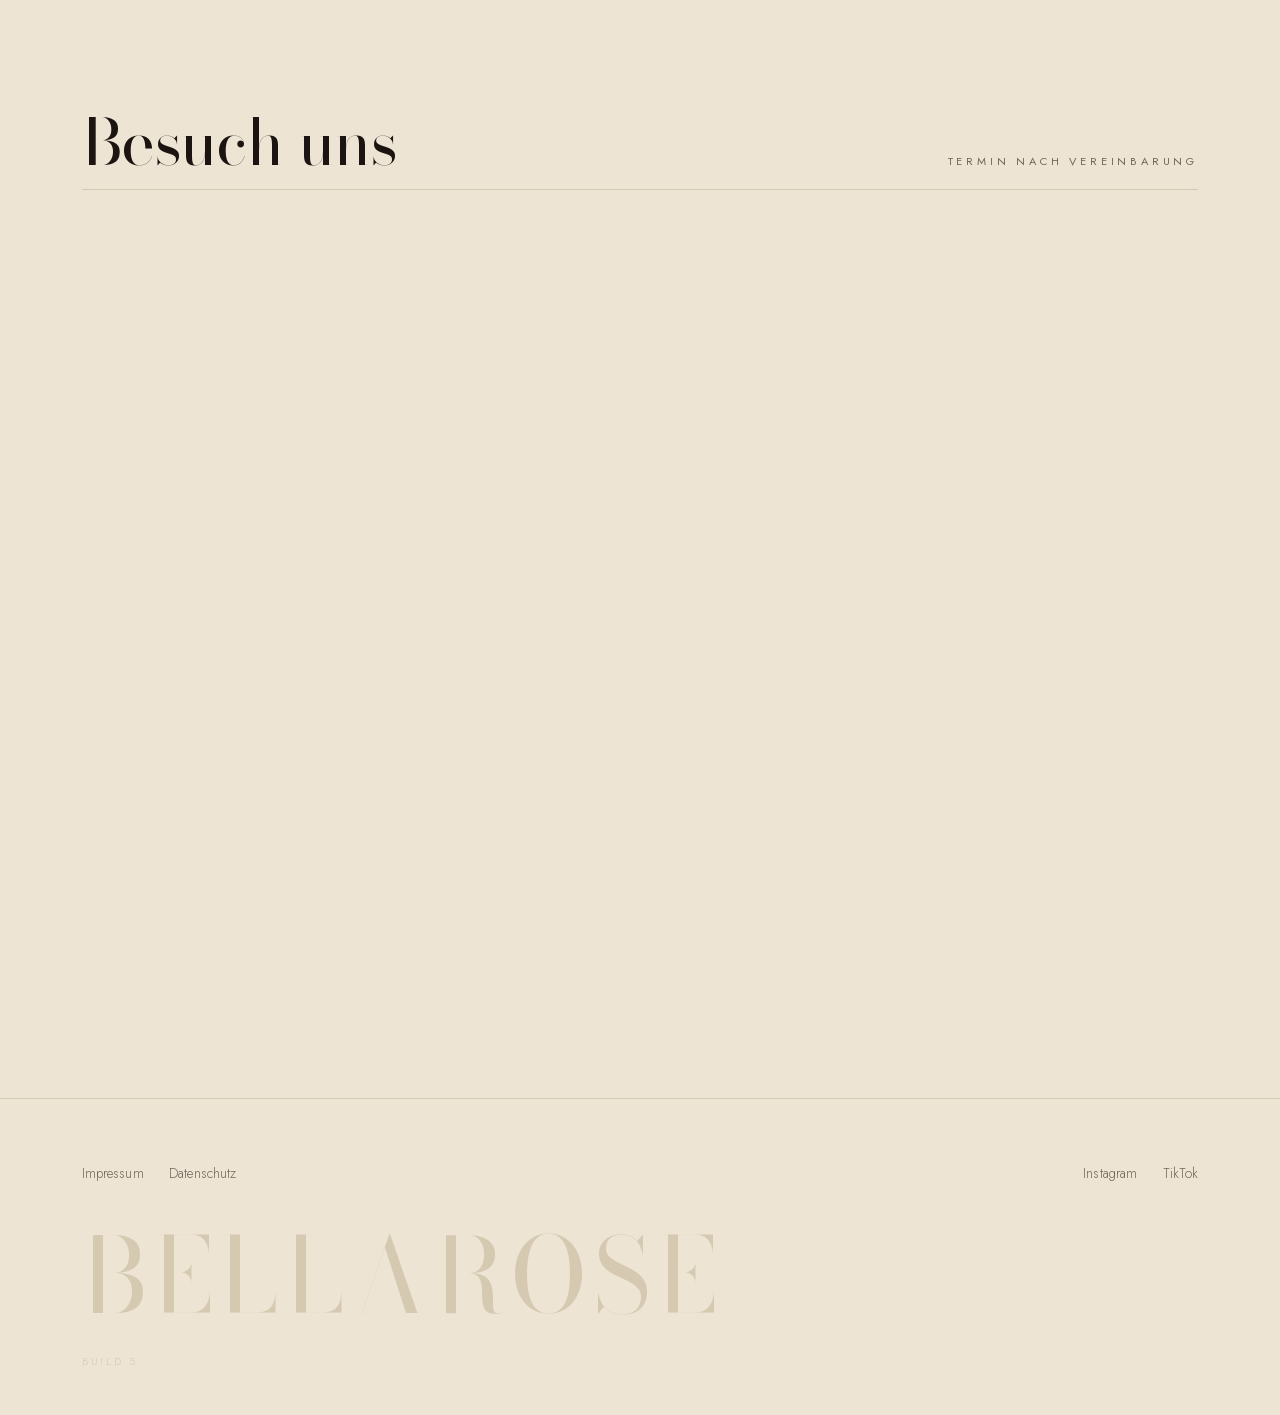
==== commit 8f7190c4: "Add files via upload" ====
--- a/index.html
+++ b/index.html
@@ -2,7 +2,11 @@
 <html lang="de">
 <head>
 <meta charset="utf-8">
-<meta name="viewport" content="width=device-width, initial-scale=1, viewport-fit=cover">
+<!-- KEIN viewport-fit=cover. Damit haelt iOS die Seite innerhalb der
+     sicheren Flaeche und faerbt Notch- und Home-Indikator-Streifen
+     selbst mit dem Seitenhintergrund. Mit cover lief der Inhalt
+     hinter Uhrzeit und Safari-Leiste durch. -->
+<meta name="viewport" content="width=device-width, initial-scale=1">
 <meta name="theme-color" content="#EDE4D3">
 <title>BELLAROSE HAIRSALON — Balayage & Colour, München</title>
 <meta name="description" content="Kleiner Colour-Salon im Herzen von München. Balayage, Strähnen, Glossing und Olaplex. Preise transparent nach Haarlänge.">
@@ -156,16 +160,6 @@
 /* Papier auch hinter dem Gummizug-Overscroll von iOS */
 html{ scroll-behavior:smooth; -webkit-text-size-adjust:100%; background:var(--paper); }
 
-/* iPhone: deckt den Status-/Notch-Streifen dauerhaft ab, damit beim
-   Scrollen kein Seiteninhalt hinter der Uhrzeit durchlaeuft. Sitzt
-   ueber der Nav (800), unter Korn (900) und Ladesequenz (1000);
-   auf Geraeten ohne Notch ist env() = 0 und der Streifen unsichtbar. */
-body::before{
-  content:''; position:fixed; top:0; left:0; right:0; z-index:810;
-  height:env(safe-area-inset-top); background:var(--paper);
-  pointer-events:none;
-}
-
 body{
   margin:0;
   background:var(--paper);
@@ -336,6 +330,18 @@
 }
 .nav__inner{
   display:flex; align-items:center; justify-content:space-between; gap:1rem;
+}
+
+/* iOS-Safari setzt die fixe Leiste nach einem frischen Start manchmal
+   erst UNTER die Statuszeile (Viewport-Quirk; nach Reload korrekt) —
+   dann scrollte die Seite sichtbar durch die Luecke hinter der Uhrzeit.
+   Statt dem Quirk hinterherzumessen, haengt an der Leiste ein Papier-
+   Vorhang von ihrer Oberkante beliebig weit nach oben: wo immer der
+   Header landet, ist darueber immer Papier. Sitzt die Leiste korrekt
+   bei 0, liegt der Vorhang unsichtbar ausserhalb des Bildes. */
+.nav::before{
+  content:''; position:absolute; left:0; right:0; bottom:100%; height:100vh;
+  background:var(--paper);
 }
 .nav.is-stuck{
   background:rgba(237,228,211,.88);
@@ -1035,18 +1041,26 @@
   .btn--nav{ display:none; }
   .burger{ display:block; }
 
-  /* Auf dem Telefon immer deckend: die Leiste beginnt bei top:0 und
-     ihr Polster umfasst die Safe-Area — damit ist auch der Streifen
-     hinter Uhrzeit/Notch abgedeckt. Der Milchglas-Effekt bleibt dem
-     Desktop vorbehalten; durchscheinender Text unterm Banner war
-     genau die Beschwerde. */
+  /* Auf dem Telefon immer deckend — Milchglas bleibt dem Desktop
+     vorbehalten; durchscheinender Text unterm Banner war die
+     Beschwerde.
+
+     Der Schlagschatten ist die eigentliche Absicherung: 0 Unschaerfe,
+     100vh Streuung, 100vh nach oben versetzt. Er faerbt damit alles
+     von der Unterkante der Leiste bis 200vh darueber in Papier —
+     ohne Layout, ohne eigenes Element, und er wird mit der Leiste
+     selbst gezeichnet. Wo immer iOS den Header ansetzt: darueber
+     ist Papier. Ein Pseudo-Element kann von einem Ahnen mit
+     transform/filter abgeschnitten werden, ein Schatten nicht. */
   .nav{
-    padding-top:calc(.9rem + env(safe-area-inset-top)); padding-bottom:.9rem;
+    padding-top:.9rem; padding-bottom:.9rem;
     background:var(--paper);
+    box-shadow:0 -100vh 0 100vh var(--paper);
   }
   .nav.is-stuck{
     background:var(--paper);
     -webkit-backdrop-filter:none; backdrop-filter:none;
+    box-shadow:0 -100vh 0 100vh var(--paper);
   }
   .nav__mark{ font-size:.92rem; letter-spacing:.3em; text-indent:.3em; }
 
@@ -1522,6 +1536,10 @@
     </div>
   </div>
   <div class="foot__mark" aria-hidden="true">BELLAROSE</div>
+  <!-- VOR DEM LIVEGANG ENTFERNEN. Nur zum Pruefen, ob das Telefon
+       wirklich den neuesten Stand geladen hat und nicht den Cache. -->
+  <p style="margin-top:1.5rem;font-size:.7rem;letter-spacing:.24em;
+            text-transform:uppercase;color:var(--line)">Build 5</p>
 </footer>
 
 <div class="dock" id="dock">
